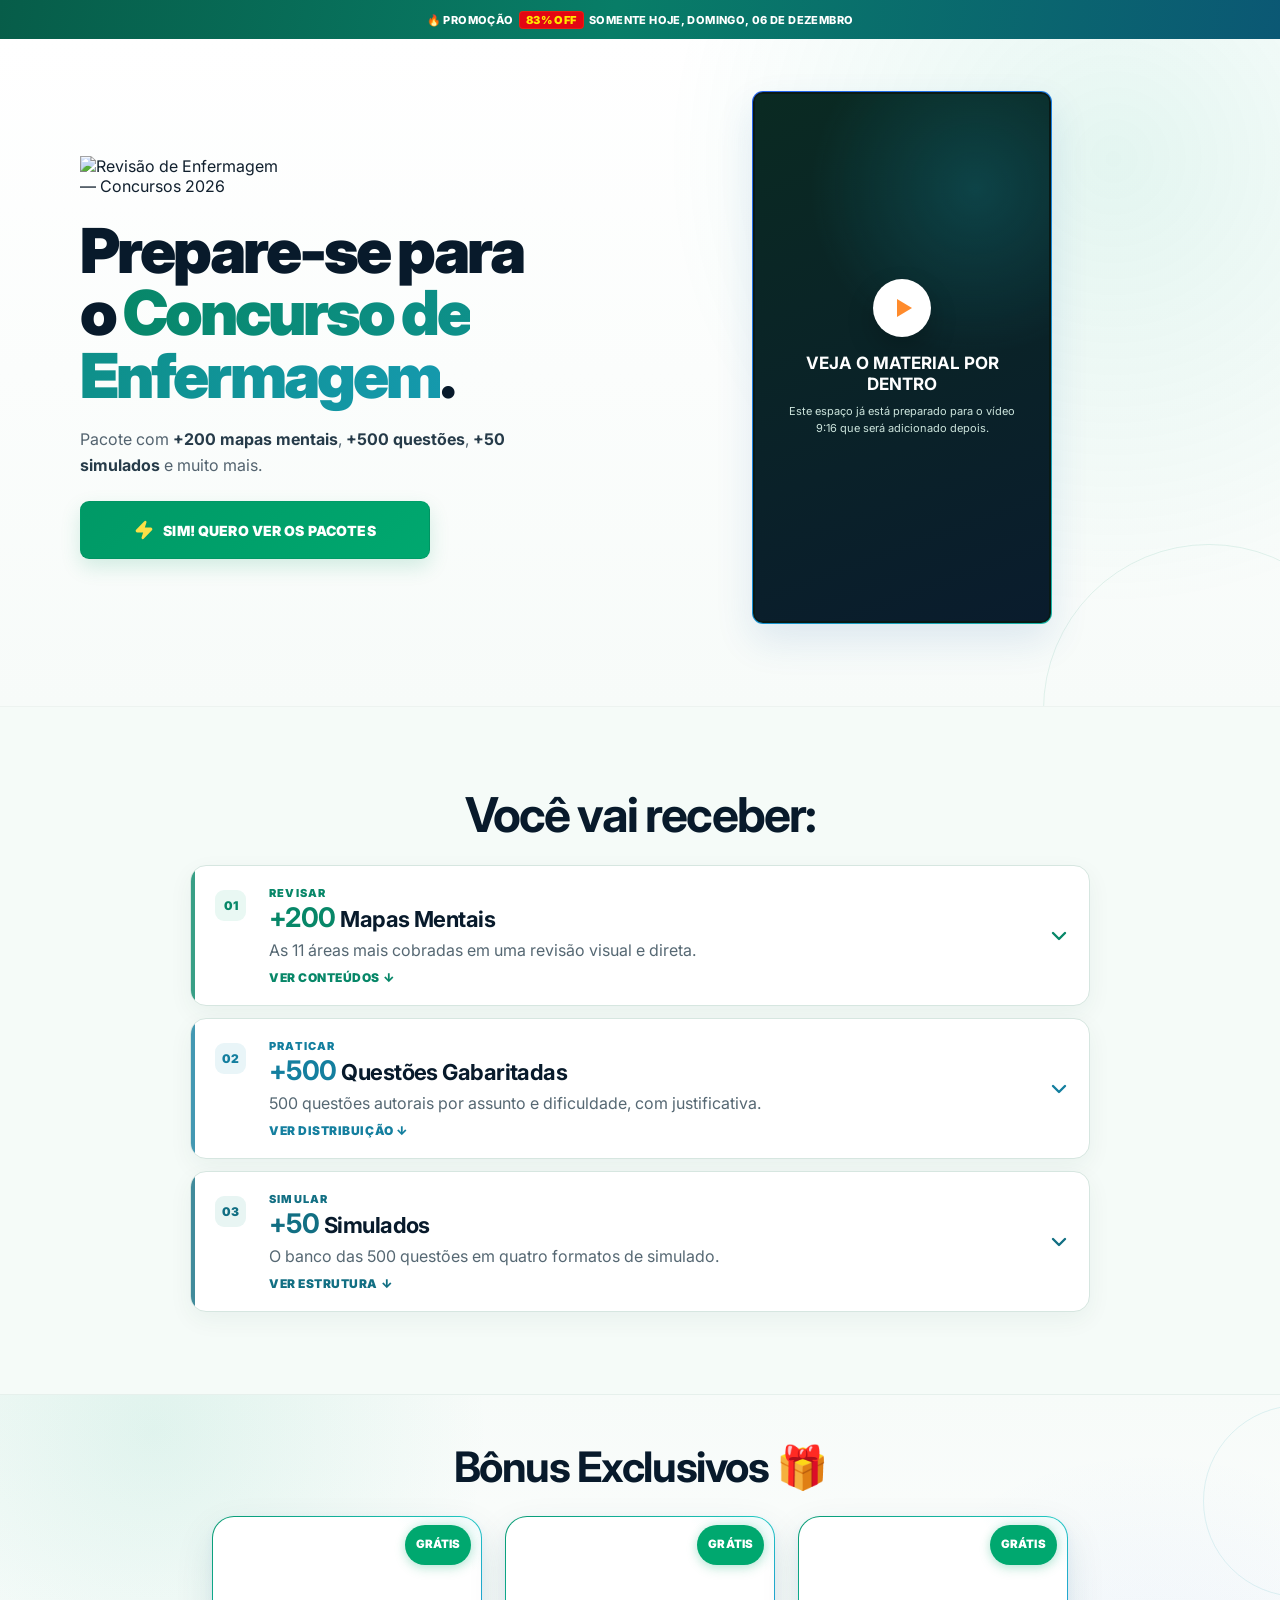
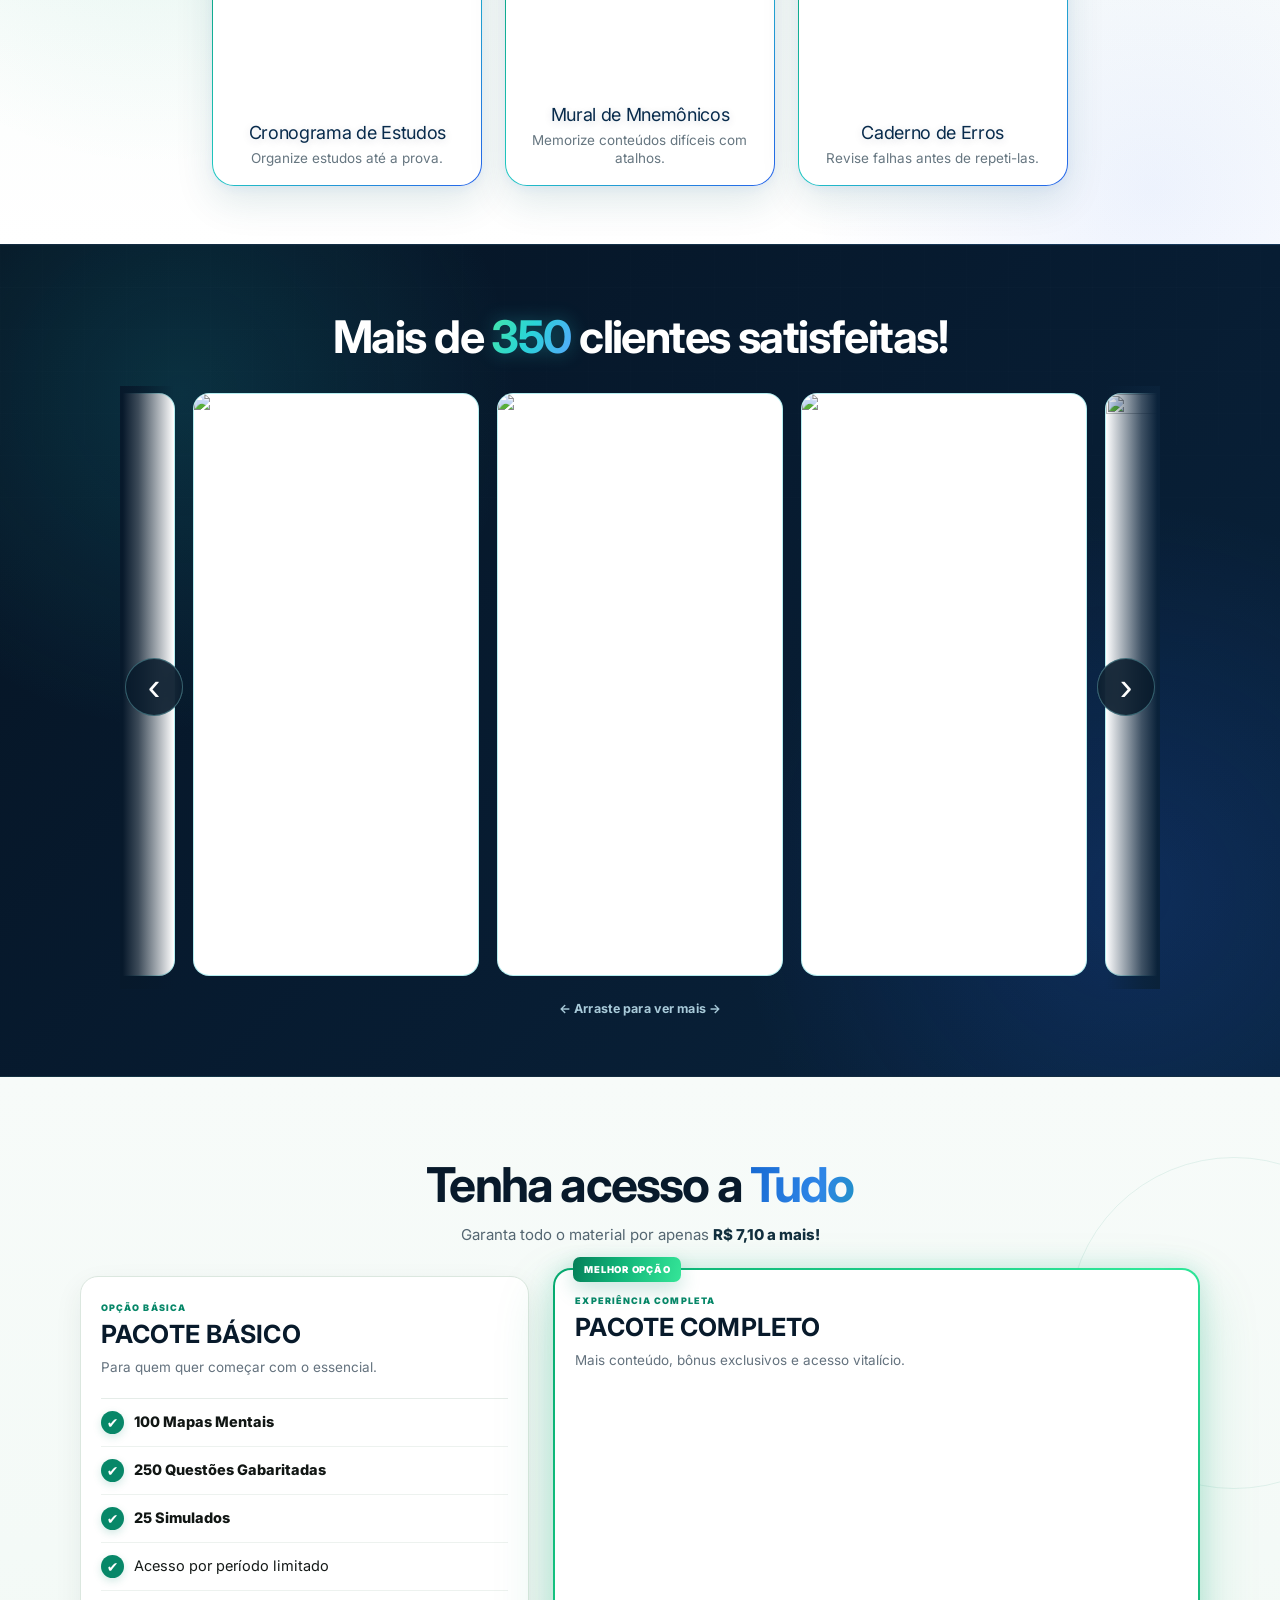
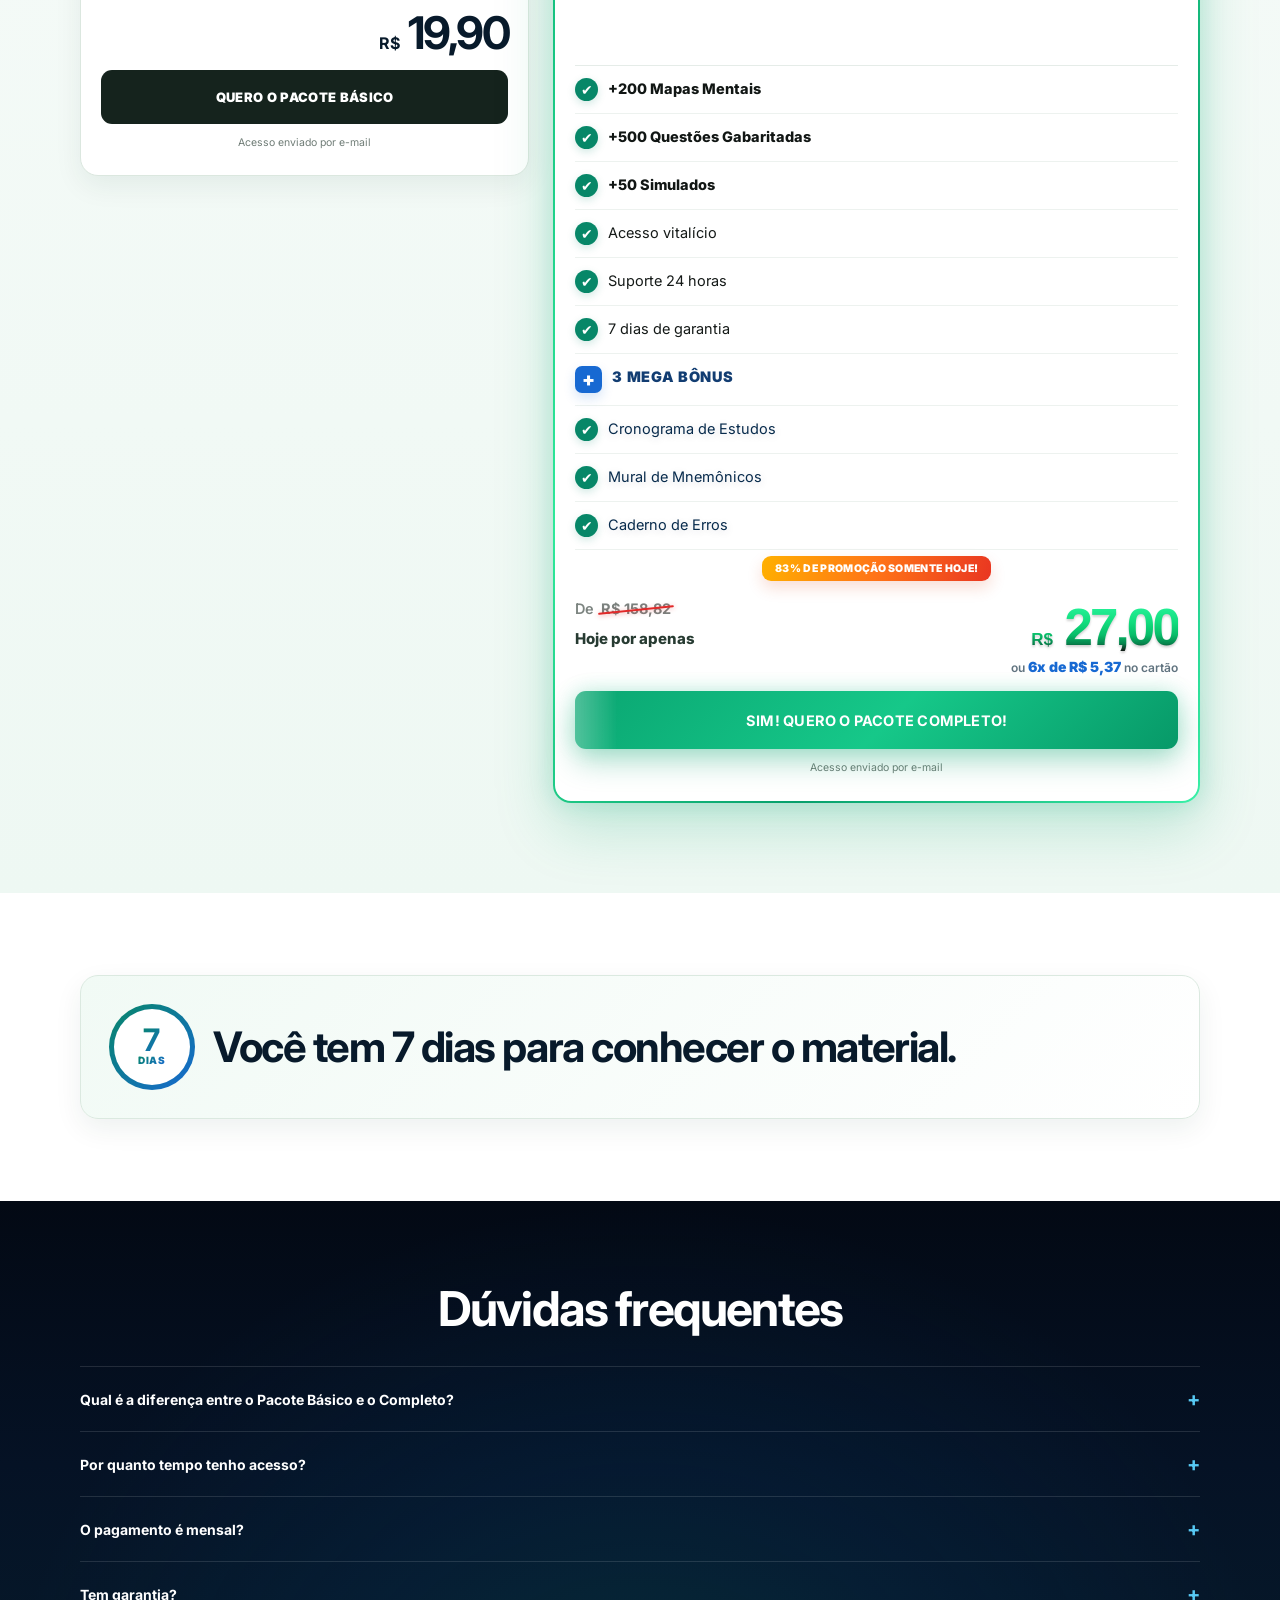
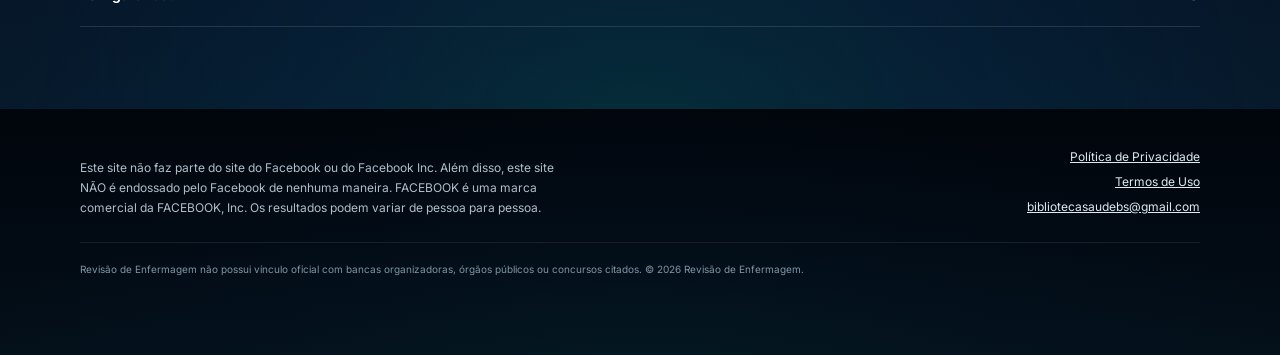
==== index.html @ 3002311f "perf: optimize image delivery and local assets" ====
<!doctype html>
<html lang="pt-BR">
<head>
  <meta charset="utf-8" />
  <meta name="viewport" content="width=device-width,initial-scale=1" />
  <meta name="theme-color" content="#f7fbf9" />
  <meta name="description" content="Revisão de Enfermagem para concursos 2026 com mapas mentais, flashcards, questões, simulados e guias de revisão." />
  <link rel="canonical" href="https://revisaoenfermagem.shop/" />
  <link rel="icon" href="/favicon.svg" type="image/svg+xml" />
  <link rel="preload" href="/_vercel/image?url=%2Fassets%2Flogo-revisao-enfermagem-2026-transparente.png&w=512&q=75" as="image" />
  <link rel="stylesheet" href="/styles.css" />
  <link rel="stylesheet" href="/home-tweaks.css" />
  <link rel="stylesheet" href="/bonus-images.css" />
  <script src="/script.js" defer></script>
  <style id="reviews-real-images-style">
    #avaliacoes .reviews-track{align-items:flex-start}
    #avaliacoes .review-shot{flex:0 0 min(76vw,300px);width:min(76vw,300px);height:auto;aspect-ratio:auto;display:block;overflow:hidden;background:#fff;border:1px solid rgba(91,214,220,.46);border-radius:16px}
    #avaliacoes .review-shot img{display:block;width:100%;height:auto;max-height:none;object-fit:contain;object-position:top center;user-select:none;-webkit-user-drag:none}
    @media(min-width:760px){#avaliacoes .review-shot{flex-basis:280px;width:280px}}
    @media(min-width:940px){#avaliacoes .review-shot{flex-basis:286px;width:286px}}
    @media(max-width:560px){#avaliacoes .review-shot{flex-basis:min(78vw,294px);width:min(78vw,294px);border-radius:15px}}
    @media(max-width:390px){#avaliacoes .review-shot{flex-basis:min(80vw,286px);width:min(80vw,286px)}}
  </style>
  <title>Revisão de Enfermagem | Concursos 2026</title>
</head>
<body>
  <div class="promo-bar" role="status"><p>MATERIAL ATUALIZADO 2026</p></div>
  <main>
    <section class="hero" aria-labelledby="hero-title">
      <div class="container hero-grid">
        <div class="hero-copy">
          <img class="hero-logo" src="/_vercel/image?url=%2Fassets%2Flogo-revisao-enfermagem-2026-transparente.png&w=512&q=75" alt="Revisão de Enfermagem — Concursos 2026" fetchpriority="high" decoding="async" />
          <p class="eyebrow hero-countdown" data-exam-countdown>SES-TO • FALTAM 52 DIAS PARA A PROVA</p>
          <h1 id="hero-title">Prepare-se para o <span class="highlight">Concurso de Enfermagem</span>.</h1>
          <p class="hero-subtitle"><b>Área de Membros Premium</b> com <b>+200 mapas mentais</b>, <b>+500 questões</b>, <b>+50 simulados</b> e muito mais.</p>
          <a class="cta cta-reference cta-desktop" href="#ofertas">SIM! QUERO VER OS PACOTES</a>
        </div>
        <div class="hero-video" aria-label="Prévia em vídeo do material">
          <div class="phone-demo" data-asset-slot="video-vertical" aria-label="Espaço preparado para vídeo vertical do produto"><div class="phone-screen"><div class="play" aria-hidden="true"></div><strong>VEJA O MATERIAL POR DENTRO</strong><span>Este espaço já está preparado para o vídeo 9:16 que será adicionado depois.</span></div></div>
          <a class="cta cta-reference cta-mobile" href="#ofertas">SIM! QUERO VER OS PACOTES</a>
        </div>
      </div>
    </section>
    <section class="section materials" id="materiais" aria-labelledby="materials-title">
      <div class="container">
        <div class="section-heading center"><h2 id="materials-title">Você vai receber:</h2></div>
        <div class="deliverables" data-deliverables>
          <details class="deliverable-card deliverable-card--maps">
            <summary><span class="deliverable-step" aria-hidden="true">01</span><span class="deliverable-summary-copy"><span class="deliverable-kicker">REVISAR</span><strong class="deliverable-title"><span>+200</span> Mapas Mentais</strong><span class="deliverable-description">As 11 áreas mais cobradas em uma revisão visual e direta.</span><span class="deliverable-action">VER CONTEÚDOS</span></span><svg class="deliverable-chevron" viewBox="0 0 20 20" aria-hidden="true"><path d="m5 7.5 5 5 5-5"/></svg></summary>
            <div class="deliverable-body"><div class="deliverable-body-inner"><div class="deliverable-intro"><strong>11 áreas essenciais</strong><span>Conteúdo técnico organizado para revisão rápida.</span></div><div class="subject-list" role="list" aria-label="Distribuição dos 200 mapas mentais">
              <article class="subject-row" role="listitem"><div class="subject-heading"><strong>SUS, Saúde Pública, APS e RAS</strong><span>26 mapas</span></div><p>CF/88 (Saúde) • Leis 8.080 e 8.142 • Decreto 7.508 • princípios do SUS • regionalização • RAS • PNAB • eMulti • controle social.</p></article>
              <article class="subject-row" role="listitem"><div class="subject-heading"><strong>Legislação, Ética, Processo e Registros</strong><span>22 mapas</span></div><p>Lei 7.498/86 • Decreto 94.406 • Código de Ética • Resolução Cofen 736/2024 • consulta • prescrição • evolução • prontuário • sigilo • delegação.</p></article>
              <article class="subject-row" role="listitem"><div class="subject-heading"><strong>Fundamentos, Procedimentos, Medicação e Feridas</strong><span>26 mapas</span></div><p>Sinais vitais • higiene e posicionamento • administração de medicamentos • cálculos • infusão • acessos • sondas • oxigenoterapia • curativos • coleta de exames.</p></article>
              <article class="subject-row" role="listitem"><div class="subject-heading"><strong>Segurança, Biossegurança, IRAS, CME e Resíduos</strong><span>18 mapas</span></div><p>NR-32 • precauções • EPI • higiene das mãos • isolamento • segurança do paciente • processamento de materiais • RDC 15 • RDC 222.</p></article>
              <article class="subject-row" role="listitem"><div class="subject-heading"><strong>Epidemiologia, Vigilância, Imunização e Transmissíveis</strong><span>22 mapas</span></div><p>Indicadores • vigilâncias • notificação compulsória • PNI • calendário vacinal • tuberculose • hanseníase • HIV • sífilis • hepatites • arboviroses.</p></article>
              <article class="subject-row" role="listitem"><div class="subject-heading"><strong>Clínica do Adulto e Condições Crônicas</strong><span>20 mapas</span></div><p>Cardiovascular • respiratório • neurológico • endócrino e metabólico • renal • gastrointestinal • hematologia • oncologia essencial • perioperatório.</p></article>
              <article class="subject-row" role="listitem"><div class="subject-heading"><strong>Urgência, Emergência e Cuidados Críticos</strong><span>20 mapas</span></div><p>XABCDE • PCR • suporte básico e avançado • choque • sepse • trauma • queimaduras • AVC • convulsão • intoxicação • monitorização • ventilação básica.</p></article>
              <article class="subject-row" role="listitem"><div class="subject-heading"><strong>Saúde da Mulher e Obstetrícia</strong><span>14 mapas</span></div><p>Rastreamento • pré-natal • Rede Alyne • hipertensão e diabetes gestacional • parto • puerpério • hemorragias • violência • IST • planejamento reprodutivo.</p></article>
              <article class="subject-row" role="listitem"><div class="subject-heading"><strong>Criança, Recém-Nascido e Adolescente</strong><span>12 mapas</span></div><p>Crescimento e desenvolvimento • cuidados ao RN • triagens neonatais • aleitamento • imunização • urgências comuns • direitos do adolescente.</p></article>
              <article class="subject-row" role="listitem"><div class="subject-heading"><strong>Saúde Mental, Idoso, Homem, Paliativos e Vulnerabilidades</strong><span>12 mapas</span></div><p>RAPS e CAPS • crise em saúde mental • envelhecimento • saúde do homem • dor e paliativos • violências • populações vulneráveis • autocuidado.</p></article>
              <article class="subject-row" role="listitem"><div class="subject-heading"><strong>Gestão, Dimensionamento, Auditoria e Liderança</strong><span>8 mapas</span></div><p>Planejamento • liderança • escala • dimensionamento atual • qualidade • indicadores • materiais • auditoria • educação permanente • conflitos.</p></article>
            </div><div class="deliverable-total"><span>TOTAL</span><strong>200 MAPAS MENTAIS</strong></div></div></div>
          </details>
          <details class="deliverable-card deliverable-card--questions">
            <summary><span class="deliverable-step" aria-hidden="true">02</span><span class="deliverable-summary-copy"><span class="deliverable-kicker">PRATICAR</span><strong class="deliverable-title"><span>+500</span> Questões Gabaritadas</strong><span class="deliverable-description">500 questões autorais por assunto e dificuldade, com justificativa.</span><span class="deliverable-action">VER DISTRIBUIÇÃO</span></span><svg class="deliverable-chevron" viewBox="0 0 20 20" aria-hidden="true"><path d="m5 7.5 5 5 5-5"/></svg></summary>
            <div class="deliverable-body"><div class="deliverable-body-inner"><div class="question-layout"><div><h4>Distribuição por área</h4><div class="count-list" role="list" aria-label="Distribuição das 500 questões"><div role="listitem"><span>SUS, Saúde Pública, APS e RAS</span><strong>65</strong></div><div role="listitem"><span>Legislação, Ética, Processo e Registros</span><strong>55</strong></div><div role="listitem"><span>Fundamentos, Procedimentos, Medicação e Feridas</span><strong>65</strong></div><div role="listitem"><span>Segurança, Biossegurança, IRAS, CME e Resíduos</span><strong>40</strong></div><div role="listitem"><span>Epidemiologia, Vigilância, Imunização e Transmissíveis</span><strong>55</strong></div><div role="listitem"><span>Clínica do Adulto e Condições Crônicas</span><strong>50</strong></div><div role="listitem"><span>Urgência, Emergência e Cuidados Críticos</span><strong>55</strong></div><div role="listitem"><span>Saúde da Mulher e Obstetrícia</span><strong>35</strong></div><div role="listitem"><span>Criança, RN e Adolescente</span><strong>30</strong></div><div role="listitem"><span>Saúde Mental, Idoso, Homem, Paliativos e Vulnerabilidades</span><strong>30</strong></div><div role="listitem"><span>Gestão, Dimensionamento, Auditoria e Liderança</span><strong>20</strong></div></div></div><div class="question-profile"><h4>Como serão cobradas</h4><div class="profile-grid"><div><strong>35%</strong><span>Diretas e conceituais</span></div><div><strong>35%</strong><span>Casos clínicos e decisão</span></div><div><strong>20%</strong><span>Julgamento e ordenação</span></div><div><strong>10%</strong><span>Cálculos e dados</span></div></div><h4>Dificuldade</h4><div class="difficulty-bar" aria-label="30 por cento fáceis, 50 por cento médias e 20 por cento difíceis"><span class="difficulty-easy" style="--share:30%">30% <small>fácil</small></span><span class="difficulty-medium" style="--share:50%">50% <small>média</small></span><span class="difficulty-hard" style="--share:20%">20% <small>difícil</small></span></div><div class="quality-list"><span>✓ Questões autorais</span><span>✓ Gabarito e justificativa</span><span>✓ Área e subtema</span><span>✓ Nível de dificuldade</span><span>✓ Fonte e revisão quando aplicável</span></div></div></div><div class="deliverable-total"><span>TOTAL</span><strong>500 QUESTÕES GABARITADAS</strong></div></div></div>
          </details>
          <details class="deliverable-card deliverable-card--simulations">
            <summary><span class="deliverable-step" aria-hidden="true">03</span><span class="deliverable-summary-copy"><span class="deliverable-kicker">SIMULAR</span><strong class="deliverable-title"><span>+50</span> Simulados</strong><span class="deliverable-description">O banco das 500 questões em quatro formatos de simulado.</span><span class="deliverable-action">VER ESTRUTURA</span></span><svg class="deliverable-chevron" viewBox="0 0 20 20" aria-hidden="true"><path d="m5 7.5 5 5 5-5"/></svg></summary>
            <div class="deliverable-body"><div class="deliverable-body-inner"><div class="simulation-grid"><article><div><strong>30</strong><span>SIMULADOS TEMÁTICOS</span></div><p><b>8 questões cada</b> • 240 no total</p><small>Diagnóstico rápido por assunto.</small></article><article><div><strong>12</strong><span>SIMULADOS INTEGRADOS</span></div><p><b>10 questões cada</b> • 120 no total</p><small>Mistura subtemas relacionados.</small></article><article><div><strong>6</strong><span>SIMULADOS MISTOS</span></div><p><b>15 questões cada</b> • 90 no total</p><small>Aproxima diferentes estilos de prova.</small></article><article><div><strong>2</strong><span>SIMULADOS FINAIS</span></div><p><b>25 questões cada</b> • 50 no total</p><small>Revisão cumulativa geral.</small></article></div><div class="simulation-note"><svg viewBox="0 0 20 20" aria-hidden="true"><path d="M10 18a8 8 0 1 0 0-16 8 8 0 0 0 0 16Zm0-9v5m0-8v.01"/></svg><p><strong>Transparência na oferta:</strong> os 50 simulados são montados com o banco das 500 questões.</p></div><div class="deliverable-total"><span>TOTAL</span><strong>50 SIMULADOS • 500 QUESTÕES ORGANIZADAS</strong></div></div></div>
          </details>
        </div>
      </div>
    </section>
    <section class="section pricing" id="ofertas" aria-labelledby="pricing-title"><div class="container"><div class="section-heading center"><p class="eyebrow">ESCOLHA O NÍVEL DE ACESSO</p><h2 id="pricing-title">Comece com o essencial ou leve o pacote completo.</h2><p>inserir valor aqui</p></div><div class="price-grid"><article class="price-card basic"><div class="plan-head"><p class="plan-kicker">OPÇÃO ESSENCIAL</p><h3>Pacote Básico</h3><p>inserir valor aqui</p></div><div class="plan-visual" aria-hidden="true"><div class="mini-pack"><div class="mini-book">inserir valor aqui</div><div class="mini-book">inserir valor aqui</div><div class="mini-book">inserir valor aqui</div></div></div><ul class="feature-list"><li>inserir valor aqui</li><li>inserir valor aqui</li><li>inserir valor aqui</li><li>inserir valor aqui</li><li>inserir valor aqui</li></ul><div class="price-row"><div><span>Pagamento único</span><strong>inserir valor aqui</strong></div></div><a class="cta cta-secondary" href="#" data-checkout="basico">QUERO O PACOTE BÁSICO</a><p class="access-note">Acesso digital • sem mensalidade</p></article><article class="price-card complete"><span class="value-badge">MELHOR ESCOLHA</span><div class="plan-head"><p class="plan-kicker">EXPERIÊNCIA COMPLETA</p><h3>Pacote Completo</h3><p>inserir valor aqui</p></div><div class="plan-visual" aria-hidden="true"><div class="mini-pack"><div class="mini-book">inserir valor aqui</div><div class="mini-book">inserir valor aqui</div><div class="mini-book">inserir valor aqui</div></div></div><ul class="feature-list"><li>inserir valor aqui</li><li>07 dias de garantia</li><li>Suporte 24 horas</li><li>inserir valor aqui</li><li>inserir valor aqui</li><li>inserir valor aqui</li><li>inserir valor aqui</li><li>inserir valor aqui</li></ul><div class="bonus-panel"><div class="bonus-title"><span>+</span><h4>BÔNUS EXCLUSIVOS DO PACOTE COMPLETO</h4></div><div class="bonus-list"><div class="bonus-item"><strong>inserir valor aqui</strong><p>inserir valor aqui</p></div><div class="bonus-item"><strong>inserir valor aqui</strong><p>inserir valor aqui</p></div><div class="bonus-item"><strong>inserir valor aqui</strong><p>inserir valor aqui</p></div><div class="bonus-item"><strong>inserir valor aqui</strong><p>inserir valor aqui</p></div><div class="bonus-item"><strong>inserir valor aqui</strong><p>inserir valor aqui</p></div></div></div><div class="compare-note">inserir valor aqui</div><div class="price-row"><div><span>Pagamento único</span><strong>inserir valor aqui</strong></div></div><a class="cta cta-primary" href="#" data-checkout="completo">QUERO O PACOTE COMPLETO</a><p class="access-note">Garantia de 7 dias • suporte 24 horas</p></article></div></div></section>
    <section class="section guarantee" aria-labelledby="guarantee-title"><div class="container"><div class="guarantee-card"><div class="guarantee-seal" aria-hidden="true"><strong>7</strong><span>DIAS</span></div><div><h2 id="guarantee-title">Você tem 7 dias para conhecer o material.</h2></div></div></div></section>
    <section class="section faq" aria-labelledby="faq-title"><div class="container"><div class="section-heading center"><h2 id="faq-title">Dúvidas frequentes</h2></div><div class="faq-list"><details><summary>Qual é a diferença entre o Pacote Básico e o Completo?<span>+</span></summary><p>inserir valor aqui</p></details><details><summary>Por quanto tempo tenho acesso?<span>+</span></summary><p>inserir valor aqui</p></details><details><summary>inserir valor aqui<span>+</span></summary><p>inserir valor aqui</p></details><details><summary>Tem garantia?<span>+</span></summary><p>O Pacote Completo possui garantia de 7 dias, conforme as condições exibidas no checkout.</p></details></div></div></section>
  </main>
  <footer class="site-footer"><div class="container"><div class="footer-grid"><div><p>Este site não faz parte do site do Facebook ou do Facebook Inc. Além disso, este site NÃO é endossado pelo Facebook de nenhuma maneira. FACEBOOK é uma marca comercial da FACEBOOK, Inc. Os resultados podem variar de pessoa para pessoa.</p></div><div class="footer-links"><a href="/privacidade">Política de Privacidade</a><a href="/termos">Termos de Uso</a></div></div><div class="footer-note">Revisão de Enfermagem não possui vínculo oficial com bancas organizadoras, órgãos públicos ou concursos citados. © 2026 Revisão de Enfermagem.</div></div></footer>
  <script>
    window.addEventListener('DOMContentLoaded', () => {
      const reviewsTrack = document.querySelector('#avaliacoes .reviews-track');
      const reviewsViewport = document.querySelector('#avaliacoes [data-reviews-viewport]');
      if (!reviewsTrack || !reviewsViewport) return;

      const reviews = [
        { name: 'João Victor', file: 'Joao-Victor.png' },
        { name: 'Maria Lucia', file: 'Maria-Lucia.png' },
        { name: 'Heloisa', file: 'heloisa-enfermeira.png' },
        { name: 'Kennedy', file: 'Kennedy.png' },
        { name: 'Juliana', file: 'Juliana-msg.png' }
      ];

      const cards = Array.from(reviewsTrack.querySelectorAll('.review-shot'));
      reviews.forEach(({ name, file }, index) => {
        const card = cards[index];
        if (!card) return;
        card.dataset.reviewImage = String(index + 1);
        card.setAttribute('aria-label', `Avaliação de ${name}`);
        card.innerHTML = `<img src="/_vercel/image?url=%2Fassets%2F${encodeURIComponent(file)}&w=640&q=70" alt="Avaliação de ${name}" width="720" height="1474" loading="lazy" decoding="async" fetchpriority="low" draggable="false" />`;
      });
      cards.slice(reviews.length).forEach((card) => card.remove());

      const originals = Array.from(reviewsTrack.querySelectorAll('.review-shot'));
      if (originals.length < 2) return;

      const cloneSet = () => originals.map((card) => {
        const clone = card.cloneNode(true);
        clone.dataset.reviewClone = 'true';
        clone.setAttribute('aria-hidden', 'true');
        clone.removeAttribute('aria-label');
        const image = clone.querySelector('img');
        if (image) image.alt = '';
        return clone;
      });

      const beforeFirst = cloneSet();
      const beforeSecond = cloneSet();
      const afterFirst = cloneSet();
      const afterSecond = cloneSet();

      const beforeFragment = document.createDocumentFragment();
      [...beforeFirst, ...beforeSecond].forEach((card) => beforeFragment.appendChild(card));
      reviewsTrack.insertBefore(beforeFragment, originals[0]);

      const afterFragment = document.createDocumentFragment();
      [...afterFirst, ...afterSecond].forEach((card) => afterFragment.appendChild(card));
      reviewsTrack.appendChild(afterFragment);

      let cycleWidth = 0;
      let middleOffset = 0;
      let normalizeTimer = null;

      const measureLoop = () => {
        cycleWidth = afterFirst[0].offsetLeft - originals[0].offsetLeft;
        middleOffset = originals[0].offsetLeft - beforeFirst[0].offsetLeft;
      };

      const normalizePosition = () => {
        if (!cycleWidth) measureLoop();
        if (!cycleWidth) return;

        const left = reviewsViewport.scrollLeft;
        const lowerLimit = middleOffset - cycleWidth * 0.75;
        const upperLimit = middleOffset + cycleWidth * 0.75;

        if (left < lowerLimit) {
          reviewsViewport.scrollLeft = left + cycleWidth;
        } else if (left > upperLimit) {
          reviewsViewport.scrollLeft = left - cycleWidth;
        }
      };

      const scheduleNormalize = () => {
        window.clearTimeout(normalizeTimer);
        normalizeTimer = window.setTimeout(normalizePosition, 120);
      };

      reviewsViewport.addEventListener('scroll', scheduleNormalize, { passive: true });
      if ('onscrollend' in reviewsViewport) {
        reviewsViewport.addEventListener('scrollend', normalizePosition, { passive: true });
      }

      requestAnimationFrame(() => {
        requestAnimationFrame(() => {
          measureLoop();
          reviewsViewport.scrollLeft = middleOffset;
        });
      });

      window.addEventListener('resize', () => {
        const previousCycle = cycleWidth;
        const previousMiddle = middleOffset;
        const relativePosition = previousCycle
          ? (reviewsViewport.scrollLeft - previousMiddle) / previousCycle
          : 0;

        measureLoop();
        reviewsViewport.scrollLeft = middleOffset + relativePosition * cycleWidth;
      }, { passive: true });
    });
  </script>
</body>
</html>
---- styles.css ----
@import url('https://fonts.googleapis.com/css2?family=Inter:wght@400;500;600;700;800;900&display=swap');

:root{
  --navy:#081a2b;
  --navy-2:#0d2e4b;
  --green:#078768;
  --green-2:#10ae83;
  --cyan:#1599ad;
  --mint:#eaf8f3;
  --mint-2:#f5fbf8;
  --orange:#ff8b2c;
  --ink:#11202e;
  --muted:#64727e;
  --line:#dfe9e5;
  --white:#ffffff;
  --dark:#071a14;
  --dark-2:#0a241b;
  --shadow:0 18px 50px rgba(10,62,49,.09);
  --shadow-sm:0 10px 28px rgba(10,62,49,.07);
  --container:1120px;
}

*{box-sizing:border-box}
html{scroll-behavior:smooth}
body{margin:0;font-family:Inter,system-ui,-apple-system,BlinkMacSystemFont,"Segoe UI",sans-serif;color:var(--ink);background:#fff;-webkit-font-smoothing:antialiased;overflow-x:hidden}
img{display:block;max-width:100%;height:auto}
a{color:inherit}
button,a{-webkit-tap-highlight-color:transparent}
.container{width:min(100% - 32px,var(--container));margin-inline:auto}
.container-wide{width:min(100% - 24px,1240px)}
.section{padding:68px 0}

.promo-bar{min-height:39px;padding:9px 16px;display:flex;align-items:center;justify-content:center;gap:8px;text-align:center;background:linear-gradient(100deg,#075d49 0%,#087d67 48%,#0b5874 100%);color:#fff;font-size:11px;font-weight:900;letter-spacing:.075em;text-transform:uppercase}
.promo-dot{width:7px;height:7px;border-radius:50%;background:#7cf0c5;box-shadow:0 0 0 5px rgba(124,240,197,.14)}
.promo-bar p{margin:0}

.hero{position:relative;overflow:hidden;padding:28px 0 64px;background:radial-gradient(circle at 87% 18%,rgba(16,174,131,.11),transparent 28rem),linear-gradient(180deg,#fff 0%,#f7fbf9 100%);border-bottom:1px solid #edf3f0}
.hero::before{content:"";position:absolute;right:-95px;bottom:-170px;width:330px;height:330px;border:1px solid rgba(8,135,104,.10);border-radius:50%}
.hero-grid{display:grid;gap:34px;align-items:center}
.hero-copy{position:relative;z-index:2;text-align:center}
.hero-logo{width:min(190px,54vw);margin:0 auto 20px}
.eyebrow{margin:0 0 12px;color:var(--green);font-size:11px;font-weight:900;letter-spacing:.12em;text-transform:uppercase}
.hero h1{max-width:760px;margin:0 auto;font-size:clamp(36px,9.7vw,62px);line-height:1.01;letter-spacing:-.048em;font-weight:900;color:var(--navy)}
.hero h1 .highlight{color:transparent;background:linear-gradient(110deg,var(--green),var(--cyan));background-clip:text;-webkit-background-clip:text}
.hero-subtitle{max-width:650px;margin:18px auto 0;color:#53636f;font-size:16px;line-height:1.65}
.hero-subtitle b{color:#263b49}
.hero-meta{display:flex;flex-wrap:wrap;justify-content:center;gap:8px;margin-top:19px}
.meta-pill{padding:8px 11px;border:1px solid #d5e8e1;border-radius:999px;background:rgba(255,255,255,.82);color:#34584d;font-size:11px;font-weight:800}
.meta-pill.urgent{border-color:#ffd9ba;background:#fff6ee;color:#9b4d10}
.cta{display:inline-flex;align-items:center;justify-content:center;min-height:54px;padding:15px 22px;border:0;border-radius:11px;text-decoration:none;text-align:center;font-size:13px;font-weight:900;letter-spacing:.025em;transition:transform .18s ease,box-shadow .18s ease,filter .18s ease}
.cta:hover{transform:translateY(-1px);filter:brightness(1.02)}
.cta-primary{color:#fff;background:linear-gradient(135deg,#12b884,#078060);box-shadow:0 12px 30px rgba(8,135,104,.24)}
.cta-secondary{color:#fff;background:#15231d}
.hero .cta{width:100%;max-width:420px;margin-top:22px}
.trust-copy{max-width:520px;margin:10px auto 0;color:#7c8982;font-size:11px;line-height:1.5}

.hero-visual{position:relative;max-width:620px;margin-inline:auto;min-height:365px;display:grid;place-items:center;padding:18px 0}
.hero-glow{position:absolute;inset:23% 12% 10%;border-radius:50%;background:rgba(16,174,131,.16);filter:blur(42px)}
.material-stack{position:relative;width:min(92vw,520px);height:330px}
.study-card{position:absolute;width:205px;min-height:250px;padding:18px;border:1px solid #dce8e4;border-radius:18px;background:#fff;box-shadow:0 22px 38px rgba(11,69,54,.12);overflow:hidden}
.study-card::before{content:"";position:absolute;inset:0 0 auto;height:7px;background:linear-gradient(90deg,var(--green),var(--cyan))}
.study-card small{display:block;color:var(--green);font-size:9px;font-weight:900;letter-spacing:.12em;text-transform:uppercase}
.study-card h3{margin:9px 0 14px;font-size:25px;line-height:1.02;letter-spacing:-.04em;color:var(--navy)}
.study-lines{display:grid;gap:9px}
.study-lines span{height:7px;border-radius:999px;background:#e8efec}
.study-lines span:nth-child(2){width:76%;background:#d7f0e7}.study-lines span:nth-child(3){width:88%}.study-lines span:nth-child(4){width:61%;background:#dff0f3}.study-lines span:nth-child(5){width:82%}
.card-a{left:4%;top:39px;transform:rotate(-7deg)}
.card-b{left:50%;top:5px;transform:translateX(-50%);z-index:3;border-color:#b9e2d5}
.card-c{right:4%;top:45px;transform:rotate(7deg)}
.hero-stat{position:absolute;z-index:5;padding:10px 12px;border:1px solid rgba(255,255,255,.9);border-radius:12px;background:rgba(255,255,255,.96);box-shadow:var(--shadow-sm);backdrop-filter:blur(8px)}
.hero-stat strong{display:block;color:var(--green);font-size:14px}.hero-stat span{display:block;margin-top:2px;color:var(--muted);font-size:9px}.stat-a{left:0;bottom:1%}.stat-b{right:0;top:4%}

.section-heading{max-width:730px;margin-bottom:32px}
.section-heading.center{margin-inline:auto;text-align:center}
.section-heading h2{margin:0;font-size:clamp(30px,7.6vw,48px);line-height:1.08;letter-spacing:-.038em;color:var(--navy)}
.section-heading p:not(.eyebrow){margin:14px 0 0;color:var(--muted);font-size:15px;line-height:1.7}

.preview{background:#fff}
.preview-shell{display:grid;gap:26px;align-items:center}
.phone-demo{width:min(255px,72vw);aspect-ratio:9/16;margin-inline:auto;padding:8px;border:2px solid #b9e4d5;border-radius:24px;background:#0a1914;box-shadow:0 22px 45px rgba(6,64,49,.15)}
.phone-screen{height:100%;border-radius:17px;background:radial-gradient(circle at 75% 18%,rgba(21,153,173,.25),transparent 34%),linear-gradient(160deg,#0a2a22,#0a1c2d);display:flex;flex-direction:column;align-items:center;justify-content:center;text-align:center;color:#fff;padding:24px}
.phone-screen .play{width:58px;height:58px;border-radius:50%;display:grid;place-items:center;background:#fff;margin-bottom:16px;box-shadow:0 12px 28px rgba(0,0,0,.2)}
.phone-screen .play::after{content:"";margin-left:4px;border-top:9px solid transparent;border-bottom:9px solid transparent;border-left:15px solid var(--orange)}
.phone-screen strong{font-size:17px;line-height:1.25}.phone-screen span{margin-top:8px;color:#cce4dc;font-size:11px;line-height:1.5}
.preview-copy .eyebrow{margin-bottom:10px}.preview-copy h2{margin:0;font-size:clamp(30px,7vw,46px);line-height:1.08;letter-spacing:-.037em;color:var(--navy)}
.preview-copy p{margin:15px 0 0;color:var(--muted);font-size:15px;line-height:1.7}.preview-copy b{color:#304b40}
.preview-copy .text-link{display:inline-block;margin-top:18px;color:var(--green);font-size:12px;font-weight:900;text-decoration:none;border-bottom:1px solid #9cd8c4;padding-bottom:4px}

.materials{background:var(--mint-2)}
.materials .section-heading{margin-bottom:24px}
.materials .section-heading p:not(.eyebrow){max-width:620px;margin-inline:auto}
.deliverables{max-width:900px;margin-inline:auto;display:grid;gap:12px}
.deliverable-card{--card-accent:var(--green);--card-accent-soft:#e9f8f3;overflow:hidden;border:1px solid #d6e6e0;border-radius:16px;background:#fff;box-shadow:0 8px 24px rgba(8,70,53,.055);transition:border-color .2s ease,box-shadow .2s ease,transform .2s ease}
.deliverable-card--questions{--card-accent:#147f9f;--card-accent-soft:#e9f5f8}
.deliverable-card--simulations{--card-accent:#126f83;--card-accent-soft:#e8f5f3}
.deliverable-card[open]{border-color:color-mix(in srgb,var(--card-accent) 48%,#d6e6e0);box-shadow:0 14px 36px rgba(8,70,53,.09)}
.deliverable-card summary{position:relative;min-height:126px;padding:18px 48px 18px 66px;display:flex;align-items:center;cursor:pointer;list-style:none;user-select:none;outline:none}
.deliverable-card summary::-webkit-details-marker{display:none}
.deliverable-card summary::before{content:"";position:absolute;inset:0 auto 0 0;width:4px;background:var(--card-accent);opacity:.8;transition:width .2s ease,opacity .2s ease}
.deliverable-card[open] summary{background:linear-gradient(90deg,var(--card-accent-soft),#fff 72%)}
.deliverable-card[open] summary::before{width:6px;opacity:1}
.deliverable-card summary:focus-visible{box-shadow:inset 0 0 0 3px rgba(20,127,159,.28)}
.deliverable-step{position:absolute;left:20px;top:22px;width:31px;height:31px;display:grid;place-items:center;border-radius:9px;background:var(--card-accent-soft);color:var(--card-accent);font-size:12px;font-weight:900}
.deliverable-summary-copy{min-width:0;display:flex;flex-direction:column;align-items:flex-start}
.deliverable-kicker{margin-bottom:3px;color:var(--card-accent);font-size:11px;font-weight:900;letter-spacing:.11em}
.deliverable-title{color:var(--navy);font-size:20px;line-height:1.12;letter-spacing:-.025em}
.deliverable-title span{color:var(--card-accent);font-size:24px}
.deliverable-description{max-width:690px;margin-top:6px;color:#566873;font-size:15.5px;line-height:1.42}
.deliverable-action{margin-top:8px;color:var(--card-accent);font-size:12px;font-weight:900;letter-spacing:.045em}
.deliverable-action::after{content:"  ↓"}
.deliverable-card[open] .deliverable-action::before{content:"OCULTAR";font-size:0}
.deliverable-card[open] .deliverable-action{font-size:0}
.deliverable-card[open] .deliverable-action::after{content:"OCULTAR DETALHES  ↑";font-size:12px}
.deliverable-chevron{position:absolute;right:18px;top:50%;width:24px;height:24px;transform:translateY(-50%);fill:none;stroke:var(--card-accent);stroke-width:2;stroke-linecap:round;stroke-linejoin:round;transition:transform .2s ease}
.deliverable-card[open] .deliverable-chevron{transform:translateY(-50%) rotate(180deg)}
.deliverable-body{border-top:1px solid #e1ebe7}
.deliverable-body-inner{padding:18px}
.deliverable-card[open] .deliverable-body-inner{animation:deliverable-reveal .2s ease both}
.deliverable-intro{margin-bottom:9px;padding:12px 13px;display:flex;flex-wrap:wrap;align-items:baseline;justify-content:space-between;gap:3px 12px;border-radius:11px;background:var(--card-accent-soft)}
.deliverable-intro strong{color:var(--navy);font-size:16px}.deliverable-intro span{color:#526871;font-size:14px}
.subject-list{display:grid}
.subject-row{padding:12px 0;border-bottom:1px solid #e5eeea}
.subject-heading{display:flex;align-items:flex-start;justify-content:space-between;gap:10px}
.subject-heading strong{color:#203746;font-size:15px;line-height:1.38}
.subject-heading span{flex:0 0 auto;padding:4px 7px;border-radius:999px;background:var(--card-accent-soft);color:var(--card-accent);font-size:11px;font-weight:900;white-space:nowrap}
.subject-row p{margin:5px 0 0;color:#61717a;font-size:14px;line-height:1.52}
.deliverable-total{margin-top:14px;padding:13px 14px;display:flex;align-items:center;justify-content:space-between;gap:12px;border-radius:11px;background:var(--navy);color:#fff}
.deliverable-total span{color:#a9c6d1;font-size:10px;font-weight:900;letter-spacing:.1em}.deliverable-total strong{text-align:right;font-size:14px;line-height:1.3}
.question-layout{display:grid;gap:22px}
.question-layout h4{margin:0 0 10px;color:var(--navy);font-size:17px;letter-spacing:-.015em}
.count-list{border-top:1px solid #dfeae6}
.count-list>div{min-height:42px;padding:8px 0;display:flex;align-items:center;justify-content:space-between;gap:12px;border-bottom:1px solid #e5eeea}
.count-list span{color:#40545f;font-size:14px;line-height:1.35}.count-list strong{min-width:34px;height:27px;display:grid;place-items:center;border-radius:8px;background:var(--card-accent-soft);color:var(--card-accent);font-size:13px}
.profile-grid{display:grid;grid-template-columns:1fr 1fr;gap:8px;margin-bottom:19px}
.profile-grid div{min-height:84px;padding:12px;border:1px solid #dce9e5;border-radius:11px;background:#fbfdfc}
.profile-grid strong{display:block;color:var(--card-accent);font-size:23px}.profile-grid span{display:block;margin-top:4px;color:#52646e;font-size:13px;line-height:1.35}
.difficulty-bar{display:flex;overflow:hidden;margin-bottom:15px;border-radius:10px;background:#eef4f2;color:#fff}
.difficulty-bar>span{width:var(--share);min-height:52px;padding:8px 3px;display:flex;flex-direction:column;align-items:center;justify-content:center;text-align:center;font-size:13px;font-weight:900;line-height:1.1}
.difficulty-bar small{margin-top:3px;font-size:10px;font-weight:700}.difficulty-easy{background:#18a77f}.difficulty-medium{background:#147f9f}.difficulty-hard{background:#194664}
.quality-list{display:flex;flex-wrap:wrap;gap:7px}
.quality-list span{padding:8px 10px;border:1px solid #dbe9e4;border-radius:9px;background:#fff;color:#38524d;font-size:12px;font-weight:700}
.simulation-grid{display:grid;gap:10px}
.simulation-grid article{padding:14px;border:1px solid #dce9e5;border-radius:12px;background:#fbfdfc}
.simulation-grid article>div{display:flex;align-items:center;gap:10px}
.simulation-grid article>div strong{color:var(--card-accent);font-size:30px;line-height:1}
.simulation-grid article>div span{color:var(--navy);font-size:13px;font-weight:900;line-height:1.25}
.simulation-grid p{margin:9px 0 3px;color:#455b65;font-size:14px}.simulation-grid small{color:#687983;font-size:12px;line-height:1.4}
.simulation-note{margin-top:12px;padding:12px;display:flex;align-items:flex-start;gap:9px;border-radius:11px;background:var(--card-accent-soft);color:#365763}
.simulation-note svg{width:18px;height:18px;flex:0 0 18px;fill:none;stroke:var(--card-accent);stroke-width:1.8;stroke-linecap:round;stroke-linejoin:round}.simulation-note p{margin:0;font-size:13px;line-height:1.5}.simulation-note strong{color:#234553}
.materials-source-note{max-width:760px;margin:15px auto 0;color:#74847d;text-align:center;font-size:11.5px;line-height:1.5}
@keyframes deliverable-reveal{from{opacity:0;transform:translateY(-5px)}to{opacity:1;transform:translateY(0)}}
.material-grid{display:grid;gap:12px}
.material-item{padding:20px;border:1px solid #dce9e4;border-radius:15px;background:#fff;box-shadow:0 7px 20px rgba(13,70,55,.04)}
.material-icon{width:39px;height:39px;border-radius:11px;display:grid;place-items:center;background:#e8f7f1;color:var(--green);font-size:17px;font-weight:900}
.material-item h3{margin:14px 0 6px;font-size:17px;letter-spacing:-.025em;color:var(--navy)}
.material-item p{margin:0;color:var(--muted);font-size:13px;line-height:1.62}
.topic-strip{margin-top:34px;padding-top:28px;border-top:1px solid #dce8e3}
.topic-strip .eyebrow{margin-bottom:13px}.topic-cloud{display:flex;flex-wrap:wrap;gap:8px}.topic-cloud span{padding:9px 11px;border:1px solid #d7e6df;border-radius:9px;background:#fff;color:#365347;font-size:12px;font-weight:700;box-shadow:0 4px 14px rgba(24,66,44,.035)}

.why{background:#fff}
.why-grid{display:grid;gap:1px;border:1px solid var(--line);background:var(--line);border-radius:16px;overflow:hidden}
.why-grid article{padding:22px;background:#fff}.why-grid span{color:var(--green);font-size:10px;font-weight:900;letter-spacing:.1em}.why-grid h3{margin:10px 0 6px;font-size:18px;color:var(--navy)}.why-grid p{margin:0;color:var(--muted);font-size:13px;line-height:1.65}

.pricing{position:relative;overflow:hidden;background:linear-gradient(180deg,#f7fbf9,#eef8f3)}
.pricing::before{content:"";position:absolute;right:-120px;top:80px;width:330px;height:330px;border:1px solid rgba(8,135,104,.09);border-radius:50%}
.price-grid{position:relative;display:grid;gap:18px;align-items:start}
.price-card{position:relative;padding:24px 18px;border:1px solid #dbe7df;border-radius:18px;background:#fff;box-shadow:var(--shadow-sm)}
.price-card.complete{border:2px solid var(--green);box-shadow:0 24px 55px rgba(10,112,84,.15)}
.value-badge{position:absolute;left:18px;top:-13px;padding:7px 11px;border-radius:7px;background:var(--green);color:#fff;font-size:9px;font-weight:900;letter-spacing:.08em;text-transform:uppercase}
.plan-kicker{margin:0 0 6px;color:var(--green);font-size:9px;font-weight:900;letter-spacing:.12em;text-transform:uppercase}
.plan-head h3{margin:0;font-size:27px;letter-spacing:-.03em;color:var(--navy)}
.plan-head p:last-child{margin:9px 0 0;color:var(--muted);font-size:13px;line-height:1.55}
.plan-visual{margin:19px 0 16px;min-height:150px;display:grid;place-items:center;border:1px solid #e2ece7;border-radius:15px;background:linear-gradient(145deg,#f5fbf8,#fff)}
.mini-pack{width:80%;max-width:290px;display:grid;grid-template-columns:repeat(3,1fr);gap:8px;align-items:end}
.mini-book{min-height:105px;padding:12px 8px;border-radius:8px;background:linear-gradient(160deg,#0b3850,#08725d);color:#fff;box-shadow:0 12px 20px rgba(7,57,46,.14);display:flex;align-items:flex-end;font-size:10px;font-weight:900;line-height:1.15}.mini-book:nth-child(2){min-height:126px;background:linear-gradient(160deg,#0a654e,#10a77f)}.mini-book:nth-child(3){min-height:112px;background:linear-gradient(160deg,#173552,#0b6e82)}
.feature-list{list-style:none;margin:0;padding:0;border-top:1px solid #e5ece8}
.feature-list li{position:relative;padding:12px 0 12px 25px;border-bottom:1px solid #edf2ef;color:#384b42;font-size:13px;line-height:1.5}
.feature-list li::before{content:"✓";position:absolute;left:1px;top:12px;width:16px;height:16px;display:grid;place-items:center;border-radius:50%;background:#e6f7ee;color:var(--green);font-size:10px;font-weight:900}
.bonus-panel{margin:19px 0 0;padding:16px;border:1px solid #d5e9df;border-radius:13px;background:#f2faf6}
.bonus-title{display:flex;align-items:center;gap:9px;margin-bottom:11px}.bonus-title span{width:27px;height:27px;display:grid;place-items:center;border-radius:7px;background:var(--green);color:#fff;font-size:13px;font-weight:900}.bonus-title h4{margin:0;font-size:13px;color:var(--navy)}
.bonus-list{display:grid;gap:10px}.bonus-item{padding:0 0 10px;border-bottom:1px solid #dcebe3}.bonus-item:last-child{padding-bottom:0;border-bottom:0}.bonus-item strong{display:block;color:#2a473b;font-size:12px}.bonus-item p{margin:4px 0 0;color:#68786f;font-size:11px;line-height:1.5}
.price-row{padding:20px 0 15px}.price-row>div{display:flex;align-items:end;justify-content:space-between;gap:12px}.price-row span{color:var(--muted);font-size:11px;font-weight:700}.price-row strong{color:var(--navy);font-size:45px;line-height:.9;letter-spacing:-.05em}.price-row strong small{font-size:16px}.complete .price-row strong{color:var(--green)}
.price-card .cta{width:100%}.access-note{margin:10px 0 0;text-align:center;color:#748079;font-size:10px;line-height:1.45}.compare-note{margin:15px 0 0;padding:10px 12px;border-radius:10px;background:#e7f8f0;color:#17684f;text-align:center;font-size:11px;font-weight:800;line-height:1.45}

.guarantee{background:#fff}.guarantee-card{padding:24px 20px;display:grid;gap:18px;border:1px solid #dbe9e0;border-radius:18px;background:linear-gradient(135deg,#f1faf5,#fff);box-shadow:var(--shadow-sm)}
.guarantee-seal{width:86px;height:86px;display:grid;place-content:center;border:5px double var(--green);border-radius:50%;color:var(--green);text-align:center}.guarantee-seal strong{font-size:31px;line-height:.85}.guarantee-seal span{font-size:10px;font-weight:900;letter-spacing:.08em}.guarantee-card h2{margin:0;font-size:clamp(28px,7vw,42px);line-height:1.08;letter-spacing:-.035em;color:var(--navy)}.guarantee-card p{margin:12px 0 0;color:var(--muted);font-size:13px;line-height:1.7}

.faq{background:radial-gradient(circle at 80% 10%,rgba(16,174,131,.10),transparent 25rem),var(--dark);color:#fff}.faq .section-heading h2{color:#fff}.faq .eyebrow{color:#70ddb5}.faq .section-heading p:not(.eyebrow){color:#a9bbb0}.faq-list{border-top:1px solid rgba(255,255,255,.12)}.faq details{border-bottom:1px solid rgba(255,255,255,.12)}.faq summary{list-style:none;display:flex;justify-content:space-between;gap:18px;align-items:center;padding:18px 0;cursor:pointer;font-size:14px;font-weight:700;line-height:1.4}.faq summary::-webkit-details-marker{display:none}.faq summary span{color:#61dfa8;font-size:20px;transition:transform .2s ease}.faq details[open] summary span{transform:rotate(45deg)}.faq details p{margin:-4px 0 18px;padding-right:25px;color:#afc0b6;font-size:12px;line-height:1.7}

.site-footer{padding:40px 0 78px;background:#06110d;color:#c5d4cc}.footer-grid{display:grid;gap:24px}.footer-brand{font-size:18px;font-weight:900;color:#fff}.footer-grid p{max-width:480px;margin:9px 0 0;color:#84978c;font-size:12px;line-height:1.65}.footer-links{display:flex;flex-direction:column;align-items:flex-start;gap:10px;font-size:12px}.footer-links a{color:#dce7e1}.footer-note{margin-top:24px;padding-top:18px;border-top:1px solid rgba(255,255,255,.08);color:#64796d;font-size:10px;line-height:1.65}

@media(min-width:720px){
  .deliverable-card summary{padding:20px 58px 20px 78px}.deliverable-step{left:24px;top:24px}.deliverable-title{font-size:22px}.deliverable-title span{font-size:27px}.deliverable-description{font-size:16px}.deliverable-body-inner{padding:22px 24px}.question-layout{grid-template-columns:1.3fr .9fr;gap:28px}.simulation-grid{grid-template-columns:1fr 1fr}
  .material-grid{grid-template-columns:repeat(2,1fr)}
  .why-grid{grid-template-columns:repeat(3,1fr)}
  .guarantee-card{grid-template-columns:auto 1fr;align-items:center;padding:28px}
  .footer-grid{grid-template-columns:1.4fr .6fr;align-items:start}.footer-links{align-items:flex-end}
}

@media(min-width:940px){
  .section{padding:82px 0}
  .hero{padding:52px 0 82px}.hero-grid{grid-template-columns:.88fr 1.12fr;gap:56px}.hero-copy{text-align:left}.hero-logo{width:210px;margin:0 0 24px}.hero h1{margin:0}.hero-subtitle{margin-left:0}.hero-meta{justify-content:flex-start}.hero .cta{width:auto;min-width:290px}.trust-copy{margin-left:0}.hero-visual{min-height:430px}.material-stack{width:540px;height:385px}.study-card{width:225px;min-height:285px;padding:20px}.card-a{left:2%;top:58px}.card-b{top:16px}.card-c{right:2%;top:62px}.stat-a{left:-1%;bottom:3%}.stat-b{right:-1%;top:7%}
  .preview-shell{grid-template-columns:.75fr 1.25fr;gap:72px}.phone-demo{width:270px}.preview-copy{max-width:650px}
  .material-grid{grid-template-columns:repeat(5,1fr)}
  .price-grid{grid-template-columns:.82fr 1.18fr;gap:24px}.price-card{padding:26px}.price-card.complete{transform:translateY(-8px)}
}

@media(max-width:560px){
  .container{width:min(100% - 28px,var(--container))}.container-wide{width:min(100% - 22px,1240px)}.section{padding:56px 0}
  .promo-bar{min-height:36px;font-size:10.5px;line-height:1.35;padding:9px 12px}
  .hero{padding:20px 0 54px}.hero-logo{width:170px;margin-bottom:18px}.eyebrow{font-size:10.5px;margin-bottom:10px}.hero h1{font-size:37px;line-height:1.02;letter-spacing:-1.75px}.hero-subtitle{font-size:15.5px;line-height:1.66;margin-top:16px}.meta-pill{font-size:10.5px;padding:7px 9px}.hero .cta{font-size:13px;min-height:55px}.trust-copy{font-size:10.5px}.hero-visual{min-height:305px;padding-top:10px}.material-stack{width:100%;height:285px}.study-card{width:156px;min-height:208px;padding:14px;border-radius:14px}.study-card h3{font-size:19px}.study-card small{font-size:7.5px}.study-lines{gap:7px}.study-lines span{height:5px}.card-a{left:1%;top:46px}.card-b{top:15px}.card-c{right:1%;top:48px}.hero-stat{padding:8px 9px}.hero-stat strong{font-size:12px}.hero-stat span{font-size:8px}.stat-a{left:0;bottom:2%}.stat-b{right:0;top:2%}
  .section-heading{margin-bottom:27px}.section-heading h2,.preview-copy h2{font-size:31px;line-height:1.1;letter-spacing:-1.05px}.section-heading p:not(.eyebrow),.preview-copy p{font-size:14.5px;line-height:1.67}
  .materials{padding-top:48px;padding-bottom:50px}.materials .section-heading{margin-bottom:20px}.materials .section-heading h2{font-size:29px}
  .deliverables{gap:10px}.deliverable-card{border-radius:14px}.deliverable-card summary{min-height:0;padding:15px 42px 15px 17px}.deliverable-step{display:none}.deliverable-kicker{font-size:10px}.deliverable-title{font-size:18px}.deliverable-title span{font-size:22px}.deliverable-description{margin-top:5px;font-size:16px;line-height:1.38}.deliverable-action{margin-top:7px;font-size:12.5px}.deliverable-chevron{right:13px;width:22px;height:22px}.deliverable-body-inner{padding:15px}.deliverable-intro{align-items:flex-start;flex-direction:column}.deliverable-intro strong{font-size:15px}.deliverable-intro span{font-size:13px}.subject-row{padding:11px 0}.subject-heading{gap:7px}.subject-heading strong{font-size:14px}.subject-heading span{padding:4px 6px;font-size:10px}.subject-row p{font-size:13.5px;line-height:1.5}.deliverable-total{align-items:flex-start;flex-direction:column;gap:3px}.deliverable-total strong{text-align:left;font-size:13px}.question-layout{gap:20px}.question-layout h4{font-size:16px}.count-list span{font-size:13.5px}.profile-grid div{padding:11px}.profile-grid span{font-size:12.5px}.quality-list span{font-size:11.5px}.simulation-grid article{padding:13px}.simulation-grid article>div span{font-size:12px}.simulation-grid p{font-size:13.5px}.simulation-note p{font-size:12.5px}.materials-source-note{font-size:11px}
  .phone-demo{width:225px}.phone-screen strong{font-size:16px}
  .material-item{padding:18px}.material-grid{grid-template-columns:1fr 1fr;gap:10px}.material-item h3{font-size:15.5px}.material-item p{font-size:12px}.material-icon{width:36px;height:36px}.topic-cloud span{font-size:11px;padding:8px 9px}
  .why-grid article{padding:20px}.why-grid h3{font-size:17px}
  .price-card{padding:22px 17px}.plan-head h3{font-size:25px}.plan-visual{min-height:135px}.mini-book{min-height:92px;font-size:9px}.mini-book:nth-child(2){min-height:112px}.mini-book:nth-child(3){min-height:98px}.feature-list li{font-size:13px}.bonus-item strong{font-size:12px}.bonus-item p{font-size:11px}.price-row strong{font-size:43px}
  .faq summary{font-size:13.5px}.faq details p{font-size:12.5px}
}

@media(max-width:390px){.material-grid{grid-template-columns:1fr}.hero h1{font-size:34px}.study-card{width:148px}.card-a{left:-4%}.card-c{right:-4%}}

@media(prefers-reduced-motion:reduce){.deliverable-card,.deliverable-card summary::before,.deliverable-chevron{transition:none}.deliverable-card[open] .deliverable-body-inner{animation:none}}
---- home-tweaks.css ----
/* Ajustes da primeira rodada de melhoria da home */
.promo-bar{
  min-height:39px;
  padding:9px 16px;
  color:#fff;
  display:flex;
  align-items:center;
  justify-content:center;
  gap:8px;
  text-align:center;
  font-size:11px;
  font-weight:800;
  letter-spacing:.035em;
  text-transform:none;
}

.promo-bar p{
  margin:0;
}

.promo-dot{
  width:7px;
  height:7px;
  border-radius:50%;
  background:#73e9ad;
  box-shadow:0 0 0 5px rgba(115,233,173,.14);
  flex:0 0 auto;
}

.hero-countdown{
  display:none!important;
}

.hero .cta-reference{
  display:inline-flex;
  align-items:center;
  justify-content:center;
  gap:9px;
  width:100%;
  max-width:440px;
  min-height:58px;
  margin-top:23px;
  padding:16px 22px;
  border:1px solid rgba(0,118,80,.18);
  border-radius:9px;
  color:#fff;
  background:linear-gradient(135deg,#009966 0%,#00a86f 100%);
  box-shadow:0 8px 20px rgba(0,153,102,.16);
  text-shadow:none;
  font-size:14px;
  font-weight:900;
  letter-spacing:.01em;
  transition:transform .18s ease,filter .18s ease,box-shadow .18s ease;
}

.hero .cta-reference::before{
  content:none;
}

.hero .cta-reference:hover{
  transform:translateY(-1px) scale(1.015);
  filter:brightness(1.03);
  box-shadow:0 10px 24px rgba(0,153,102,.21);
}

.hero .cta-reference .cta-zap{
  width:20px;
  height:20px;
  flex:0 0 20px;
  color:#fde047;
  fill:#fde047;
  stroke:#fde047;
}

.hero .cta-reference .cta-label{
  display:inline-block;
}

.hero .cta-desktop{
  display:none;
}

.hero-video{
  display:flex;
  flex-direction:column;
  align-items:center;
  justify-content:center;
  width:100%;
  min-width:0;
  margin-inline:auto;
}

.hero-video .phone-demo{
  width:min(360px,100%);
  margin:0 auto;
  padding:2px;
  border:1px solid transparent;
  border-radius:11px;
  background:linear-gradient(#0a1914,#0a1914) padding-box,linear-gradient(135deg,#2563eb 0%,#168bd8 58%,#18b6a4 100%) border-box;
  box-shadow:0 17px 38px rgba(21,91,168,.12);
}

.hero-video .phone-screen{
  border-radius:7px;
}

.hero-video .cta-mobile{
  margin:18px auto 0;
}

.bonuses{
  position:relative;
  overflow:hidden;
  padding:50px 0 46px;
  background:
    radial-gradient(circle at 12% 8%,rgba(16,174,131,.10),transparent 28%),
    radial-gradient(circle at 90% 88%,rgba(37,99,235,.08),transparent 28%),
    linear-gradient(180deg,#f7fbf9 0%,#ffffff 100%);
  border-top:1px solid #e6f0ec;
}

.bonuses::before{
  content:"";
  position:absolute;
  width:190px;
  height:190px;
  right:-115px;
  top:10px;
  border:1px solid rgba(21,153,173,.12);
  border-radius:50%;
}

.bonus-heading{
  position:relative;
  z-index:1;
  margin:0 auto 18px;
  text-align:center;
}

.bonus-heading h2{
  margin:0;
  color:var(--navy);
  font-size:clamp(29px,7vw,42px);
  line-height:1.06;
  letter-spacing:-.035em;
}

.bonus-strip{
  position:relative;
  z-index:1;
  display:flex;
  gap:13px;
  width:100%;
  margin:0;
  padding:8px 2px 17px;
  overflow-x:auto;
  overscroll-behavior-inline:contain;
  scroll-snap-type:x mandatory;
  scroll-padding-inline:2px;
  scrollbar-width:none;
  -webkit-overflow-scrolling:touch;
}

.bonus-strip::-webkit-scrollbar{
  display:none;
}

.bonus-card{
  position:relative;
  flex:0 0 min(78vw,286px);
  aspect-ratio:1/1;
  display:grid;
  grid-template-rows:minmax(0,1fr) auto;
  scroll-snap-align:start;
  overflow:hidden;
  border:1.5px solid transparent;
  border-radius:22px;
  background:
    linear-gradient(#fff,#fff) padding-box,
    linear-gradient(135deg,#079b72 0%,#20c7c2 48%,#2563eb 100%) border-box;
  box-shadow:
    0 16px 38px rgba(7,79,92,.12),
    0 3px 10px rgba(37,99,235,.06);
  isolation:isolate;
}

.bonus-card::before{
  content:"";
  position:absolute;
  inset:-50% -35% auto auto;
  width:190px;
  height:190px;
  border-radius:50%;
  background:radial-gradient(circle,rgba(32,199,194,.13),transparent 70%);
  z-index:-1;
}

.bonus-visual{
  position:relative;
  min-height:0;
  margin:12px 12px 0;
  overflow:hidden;
  border-radius:16px;
  background:
    radial-gradient(circle at 28% 30%,rgba(18,184,132,.16),transparent 24%),
    radial-gradient(circle at 74% 70%,rgba(37,99,235,.14),transparent 29%),
    linear-gradient(145deg,#f3fbf8 0%,#eef9fb 54%,#f1f5ff 100%);
}

.bonus-visual::before{
  content:"";
  position:absolute;
  width:58%;
  height:42%;
  left:21%;
  top:27%;
  border:1px solid rgba(8,135,104,.16);
  border-radius:14px;
  background:rgba(255,255,255,.46);
  box-shadow:0 12px 28px rgba(20,92,111,.08);
}

.bonus-visual::after{
  content:"";
  position:absolute;
  width:42%;
  height:8px;
  left:29%;
  top:68%;
  border-radius:999px;
  background:linear-gradient(90deg,rgba(8,135,104,.22),rgba(21,153,173,.24),rgba(37,99,235,.20));
  box-shadow:0 12px 26px rgba(37,99,235,.10);
}

.bonus-copy{
  padding:14px 16px 17px;
  text-align:center;
}

.bonus-copy h3{
  margin:0;
  color:var(--navy);
  font-size:18px;
  line-height:1.18;
  letter-spacing:-.018em;
}

.bonus-copy p{
  margin:6px 0 0;
  color:#667680;
  font-size:13.5px;
  line-height:1.35;
}

.price-card .bonus-panel{
  display:none;
}

.reviews-band{
  position:relative;
  overflow:hidden;
  padding:58px 0 52px;
  color:#fff;
  background:
    radial-gradient(circle at 14% 18%,rgba(30,180,190,.17),transparent 26%),
    radial-gradient(circle at 88% 78%,rgba(37,99,235,.19),transparent 30%),
    linear-gradient(135deg,#061423 0%,#071b30 48%,#09233c 100%);
  border-block:1px solid rgba(121,196,224,.10);
}

.reviews-band::before{
  content:"";
  position:absolute;
  inset:0;
  pointer-events:none;
  background:
    linear-gradient(rgba(255,255,255,.022) 1px,transparent 1px),
    linear-gradient(90deg,rgba(255,255,255,.018) 1px,transparent 1px);
  background-size:42px 42px;
  mask-image:linear-gradient(to bottom,rgba(0,0,0,.45),transparent 72%);
}

.reviews-container{
  position:relative;
  z-index:1;
}

.reviews-heading{
  max-width:700px;
  margin:0 auto 26px;
  text-align:center;
}

.reviews-heading p{
  margin:0 0 9px;
  color:#63dfcf;
  font-size:10.5px;
  line-height:1.2;
  font-weight:900;
  letter-spacing:.105em;
  text-transform:uppercase;
}

.reviews-heading h2{
  margin:0;
  color:#fff;
  font-size:clamp(30px,7vw,45px);
  line-height:1.05;
  letter-spacing:-.035em;
}

.reviews-count-highlight{
  color:transparent;
  background:linear-gradient(115deg,#46e6a6 0%,#29d3d8 48%,#58a7ff 100%);
  background-clip:text;
  -webkit-background-clip:text;
  filter:drop-shadow(0 0 9px rgba(41,211,216,.34));
}

.reviews-shell{
  position:relative;
  max-width:1040px;
  margin-inline:auto;
}

.reviews-shell::before,
.reviews-shell::after{
  content:"";
  position:absolute;
  z-index:3;
  top:0;
  bottom:0;
  width:54px;
  pointer-events:none;
}

.reviews-shell::before{
  left:0;
  background:linear-gradient(90deg,#07192b 5%,rgba(7,25,43,.78) 34%,transparent 100%);
}

.reviews-shell::after{
  right:0;
  background:linear-gradient(270deg,#0a223a 5%,rgba(10,34,58,.78) 34%,transparent 100%);
}

.reviews-viewport{
  position:relative;
  width:100%;
  overflow-x:auto;
  overflow-y:hidden;
  scroll-snap-type:x mandatory;
  scroll-padding-inline:46px;
  overscroll-behavior-inline:contain;
  scrollbar-width:none;
  -webkit-overflow-scrolling:touch;
  outline:none;
}

.reviews-viewport::-webkit-scrollbar{
  display:none;
}

.reviews-viewport:focus-visible{
  outline:2px solid rgba(95,220,231,.38);
  outline-offset:2px;
  border-radius:18px;
}

.reviews-track{
  display:flex;
  gap:15px;
  width:max-content;
  padding:7px 50px 13px;
}

.review-shot{
  flex:0 0 min(76vw,292px);
  aspect-ratio:3/4;
  scroll-snap-align:center;
  overflow:hidden;
  border:1.5px solid rgba(91,214,220,.55);
  border-radius:17px;
  background:#f7fbff;
  box-shadow:none;
}

.review-shot img{
  width:100%;
  height:100%;
  object-fit:cover;
}

.review-placeholder{
  width:100%;
  height:100%;
  display:flex;
  flex-direction:column;
  align-items:center;
  justify-content:center;
  gap:7px;
  text-align:center;
  padding:24px;
  background:
    radial-gradient(circle at 25% 24%,rgba(28,180,174,.13),transparent 24%),
    radial-gradient(circle at 74% 74%,rgba(37,99,235,.12),transparent 28%),
    linear-gradient(145deg,#f8fcff,#edf6fb 58%,#eef4ff);
}

.review-placeholder span{
  color:#1c8f93;
  font-size:10px;
  font-weight:900;
  letter-spacing:.11em;
}

.review-placeholder strong{
  color:#17324a;
  font-size:17px;
  line-height:1.25;
}

.reviews-arrow{
  position:absolute;
  z-index:5;
  top:50%;
  width:54px;
  height:54px;
  transform:translateY(-50%);
  display:grid;
  place-items:center;
  border:1px solid rgba(133,227,233,.34);
  border-radius:50%;
  color:#fff;
  background:rgba(6,24,41,.88);
  box-shadow:none;
  backdrop-filter:blur(10px);
  font-size:35px;
  line-height:1;
  cursor:pointer;
  transition:transform .18s ease,background .18s ease,border-color .18s ease;
}

.reviews-arrow:hover{
  background:rgba(12,54,80,.95);
  border-color:rgba(99,223,207,.66);
}

.reviews-arrow:active{
  transform:translateY(-50%) scale(.95);
}

.reviews-arrow--prev{left:5px}
.reviews-arrow--next{right:5px}

.reviews-swipe-hint{
  margin:12px 0 0;
  text-align:center;
  color:#a8cad9;
  font-size:12.5px;
  font-weight:700;
  letter-spacing:.01em;
}

.guarantee-seal{
  border:5px solid transparent;
  background:
    linear-gradient(#fff,#fff) padding-box,
    linear-gradient(135deg,#078768 0%,#1769d2 100%) border-box;
  color:#1769d2;
}

.guarantee-seal strong,
.guarantee-seal span{
  color:transparent;
  background:linear-gradient(135deg,#078768 0%,#1769d2 100%);
  background-clip:text;
  -webkit-background-clip:text;
}

.faq{
  background:
    radial-gradient(ellipse at 50% 108%,rgba(5,89,91,.30) 0%,rgba(6,55,94,.20) 36%,transparent 70%),
    linear-gradient(180deg,#030914 0%,#051225 52%,#061a2b 100%);
}

.faq summary span{
  color:#57c9f4;
}

.faq details p{
  color:#b6c9d6;
}

.site-footer{
  background:
    radial-gradient(ellipse at 50% 112%,rgba(5,56,67,.20) 0%,rgba(4,31,52,.14) 40%,transparent 72%),
    linear-gradient(180deg,#01050c 0%,#020a13 56%,#04101a 100%);
}

.footer-grid p{
  color:#aebfca;
}

.footer-links a{
  color:#dceaf1;
}

.footer-note{
  color:#7f96a4;
}

@media(min-width:760px){
  .bonus-strip{
    display:grid;
    grid-template-columns:repeat(3,minmax(0,1fr));
    gap:18px;
    max-width:860px;
    margin-inline:auto;
    padding:8px 0 12px;
    overflow:visible;
  }

  .bonus-card{
    width:100%;
    max-width:270px;
    justify-self:center;
  }

  .reviews-track{
    gap:17px;
    padding-inline:62px;
  }

  .review-shot{
    flex-basis:270px;
  }
}

@media(min-width:940px){
  .hero .cta-desktop{
    display:inline-flex;
    width:auto;
    min-width:350px;
  }

  .hero .cta-mobile{
    display:none;
  }

  .hero-video{
    max-width:430px;
  }

  .hero-video .phone-demo{
    width:300px;
  }

  .reviews-band{
    padding:68px 0 60px;
  }

  .reviews-track{
    gap:18px;
    padding-inline:72px;
  }

  .review-shot{
    flex-basis:272px;
  }

  .reviews-arrow{
    width:58px;
    height:58px;
    font-size:38px;
  }
}

@media(max-width:719px){
  .price-card.complete{
    order:-1;
  }

  .reviews-swipe-hint{
    font-size:14px;
  }
}

@media(max-width:560px){
  .hero h1{
    max-width:340px;
    margin-inline:auto;
    font-size:42px;
  }

  .hero-grid{
    gap:26px;
  }

  .hero .cta-reference{
    max-width:430px;
    min-height:58px;
    padding-inline:16px;
    font-size:13px;
  }

  .hero .cta-reference .cta-zap{
    width:19px;
    height:19px;
    flex-basis:19px;
  }

  .hero-video .phone-demo{
    width:min(360px,100%);
  }

  .hero-video .cta-mobile{
    margin-top:18px;
  }

  .bonuses{
    padding:42px 0 38px;
  }

  .bonus-heading{
    margin-bottom:14px;
  }

  .bonus-heading h2{
    font-size:31px;
  }

  .bonus-card{
    flex-basis:min(78vw,274px);
    border-radius:20px;
  }

  .bonus-visual{
    margin:11px 11px 0;
    border-radius:15px;
  }

  .bonus-copy{
    padding:13px 14px 16px;
  }

  .bonus-copy h3{
    font-size:17px;
  }

  .bonus-copy p{
    font-size:13px;
  }

  .reviews-band{
    padding:46px 0 42px;
  }

  .reviews-heading{
    margin-bottom:20px;
  }

  .reviews-heading p{
    font-size:9.5px;
  }

  .reviews-heading h2{
    font-size:31px;
  }

  .reviews-shell::before,
  .reviews-shell::after{
    width:40px;
  }

  .reviews-track{
    gap:13px;
    padding:5px 42px 12px;
  }

  .review-shot{
    flex-basis:min(77vw,284px);
    border-radius:15px;
  }

  .reviews-arrow{
    width:48px;
    height:48px;
    font-size:32px;
  }

  .reviews-arrow--prev{left:0}
  .reviews-arrow--next{right:0}

  .reviews-swipe-hint{
    margin-top:10px;
    font-size:14px;
  }

  .guarantee-card{
    grid-template-columns:64px 1fr;
    align-items:center;
    gap:14px;
  }

  .guarantee-seal{
    width:64px;
    height:64px;
    border-width:3px;
  }

  .guarantee-seal strong{
    font-size:23px;
  }

  .guarantee-seal span{
    font-size:8px;
  }

  .guarantee-card h2{
    font-size:24px;
    line-height:1.08;
  }
}

@media(max-width:390px){
  .hero h1{
    max-width:330px;
    font-size:39px;
  }

  .bonus-card{
    flex-basis:80vw;
  }

  .review-shot{
    flex-basis:79vw;
  }
}

/* Mantém o preço antigo mais próximo da oferta também no desktop, sem mover os demais elementos. */
@media(min-width:720px){
  #ofertas .complete-old-price{
    transform:translateY(10px)!important;
  }
}
---- bonus-images.css ----
/* Artes finais dos 3 bônus — PNGs hospedados no GitHub */
#bonus-exclusivos .bonus-visual {
  background-color: transparent !important;
  background-position: center !important;
  background-repeat: no-repeat !important;
  background-size: contain !important;
}

#bonus-exclusivos .bonus-visual::before,
#bonus-exclusivos .bonus-visual::after {
  content: none !important;
  display: none !important;
}

#bonus-exclusivos .bonus-visual[data-bonus-image="cronograma"] {
  background-image: url("https://raw.githubusercontent.com/MindLone/revisao-enfermagem/main/assets/CRONOGRAMA-NOVO.png") !important;
}

#bonus-exclusivos .bonus-visual[data-bonus-image="mnemonicos"] {
  background-image: url("https://raw.githubusercontent.com/MindLone/revisao-enfermagem/main/assets/MNEMONICOS.png") !important;
}

#bonus-exclusivos .bonus-visual[data-bonus-image="caderno-erros"] {
  background-image: url("https://raw.githubusercontent.com/MindLone/revisao-enfermagem/main/assets/CADERNO%20DE%20ERROS.png") !important;
}

/* Selo GRÁTIS dentro do card, bem próximo da borda superior para evitar conflito no mobile */
#bonus-exclusivos .bonus-card::after {
  content: "GRÁTIS";
  position: absolute;
  top: 8px;
  right: 10px;
  z-index: 8;
  display: inline-flex;
  align-items: center;
  justify-content: center;
  min-height: 28px;
  padding: 6px 11px;
  border-radius: 999px;
  background: #00A86F;
  color: #ffffff;
  font-family: Inter, system-ui, -apple-system, BlinkMacSystemFont, "Segoe UI", sans-serif;
  font-size: 11.5px;
  line-height: 1;
  font-weight: 900;
  letter-spacing: .01em;
  box-shadow:
    0 4px 12px rgba(0, 168, 111, .20),
    0 0 9px rgba(0, 168, 111, .14);
  pointer-events: none;
}

/* Arte principal do Pacote Completo — tamanho médio e centralizada */
#ofertas .price-card.complete .plan-head::after {
  content: "";
  display: block;
  width: 80%;
  max-width: 390px;
  aspect-ratio: 3 / 2;
  margin: 14px auto 10px;
  background-image: url("https://cdn.jsdelivr.net/gh/MindLone/revisao-enfermagem@dc98db0d9f424880b4fc549e38f4ef4f81fabe76/assets/PACOTE-COMPLETO.png");
  background-position: center;
  background-repeat: no-repeat;
  background-size: contain;
  pointer-events: none;
}

/* O mockup antigo só existia no HTML-base; se aparecer sem JS, fica oculto no Pacote Completo */
.price-card.complete .plan-visual {
  display: none !important;
}

@media (max-width: 759px) {
  #bonus-exclusivos .bonus-card::after {
    top: 6px;
    right: 8px;
    min-height: 26px;
    padding: 5px 10px;
    font-size: 11px;
  }

  #ofertas .price-card.complete .plan-head::after {
    width: 92%;
    max-width: 320px;
    margin: 10px auto 8px;
    aspect-ratio: 3 / 2;
  }
}
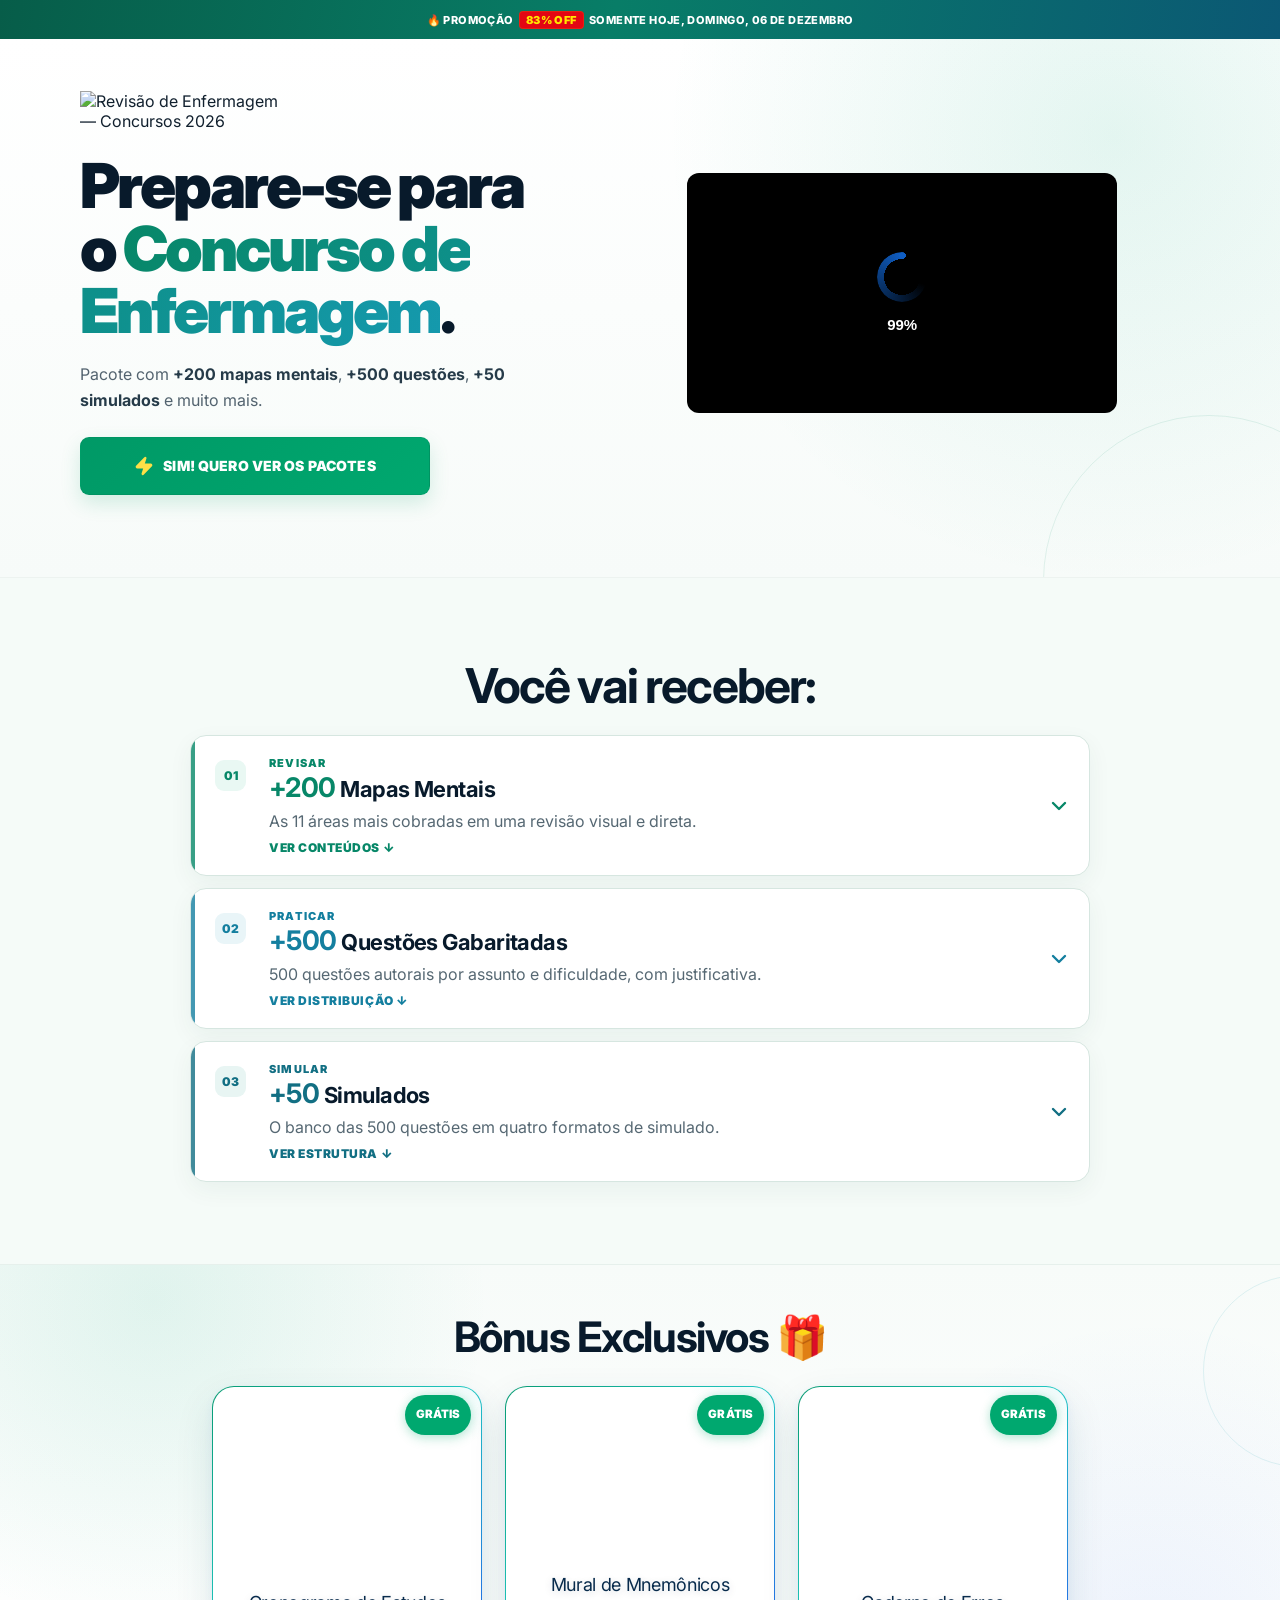
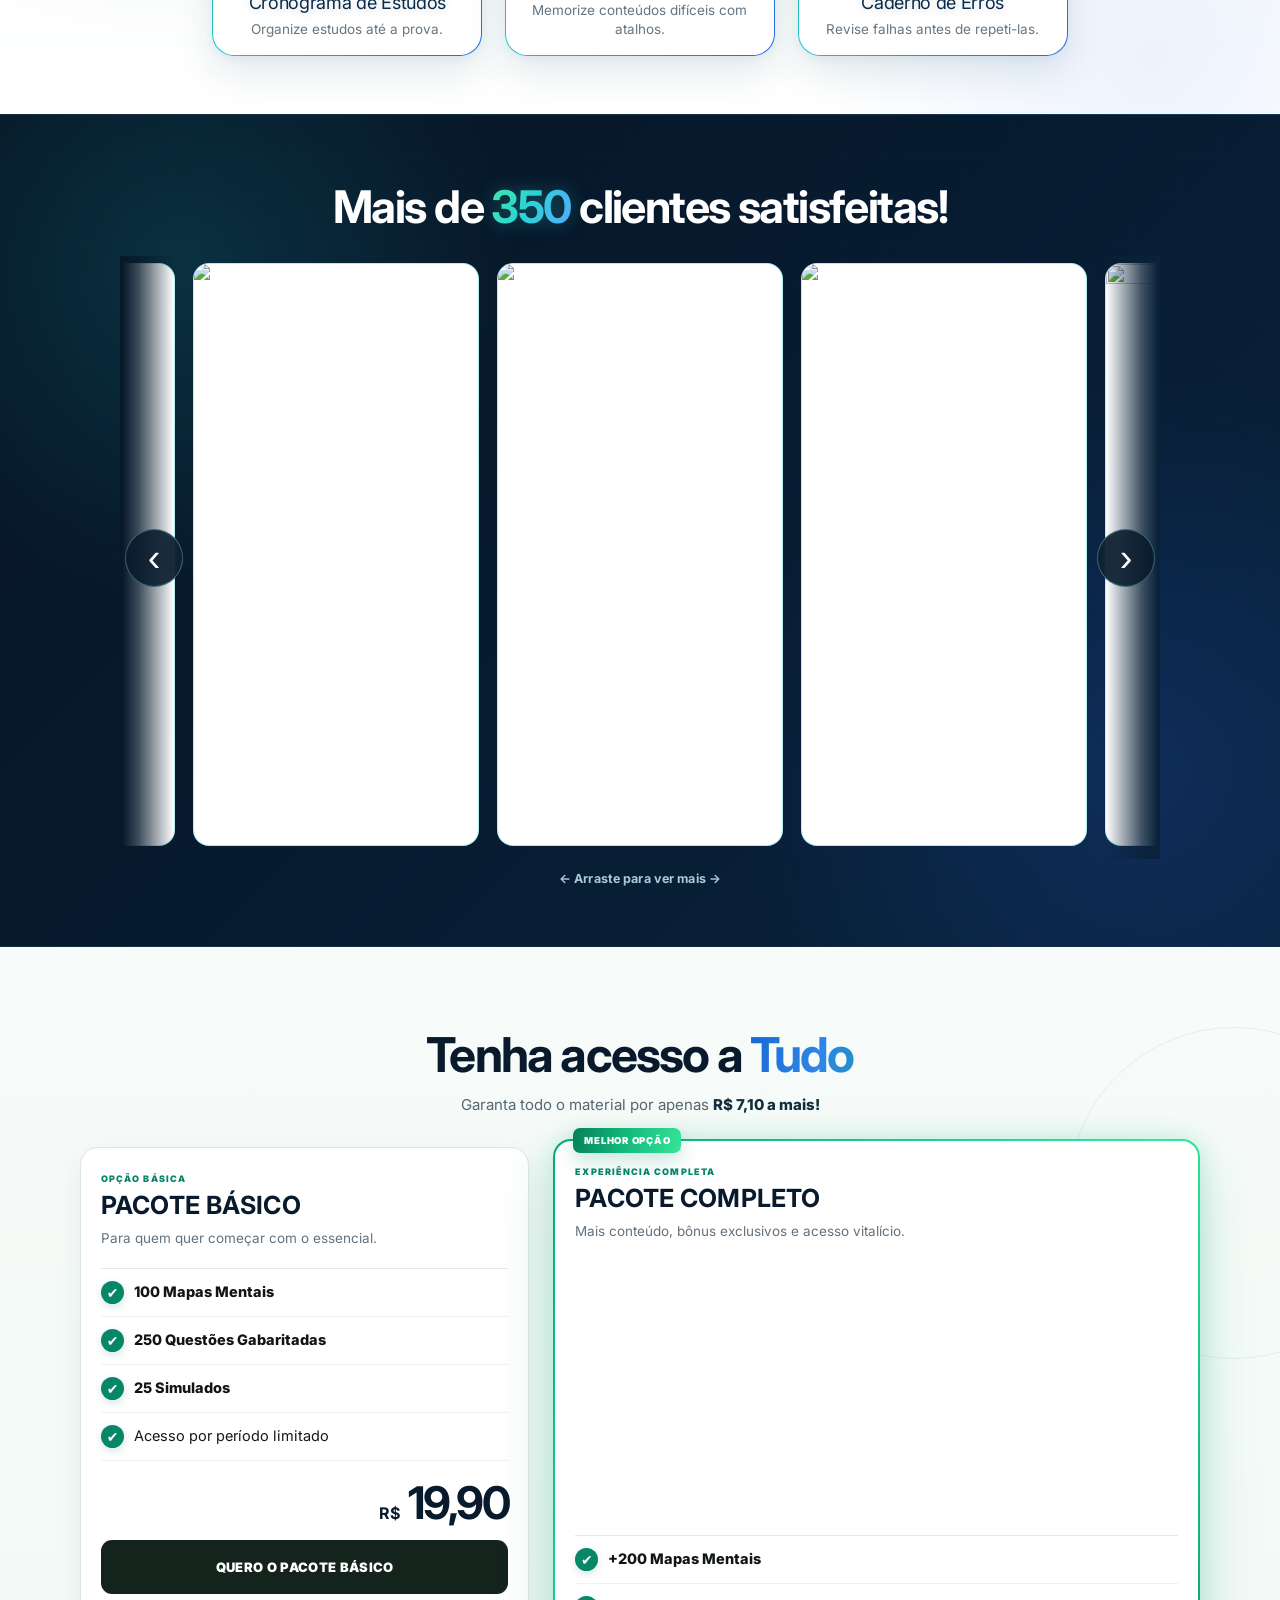
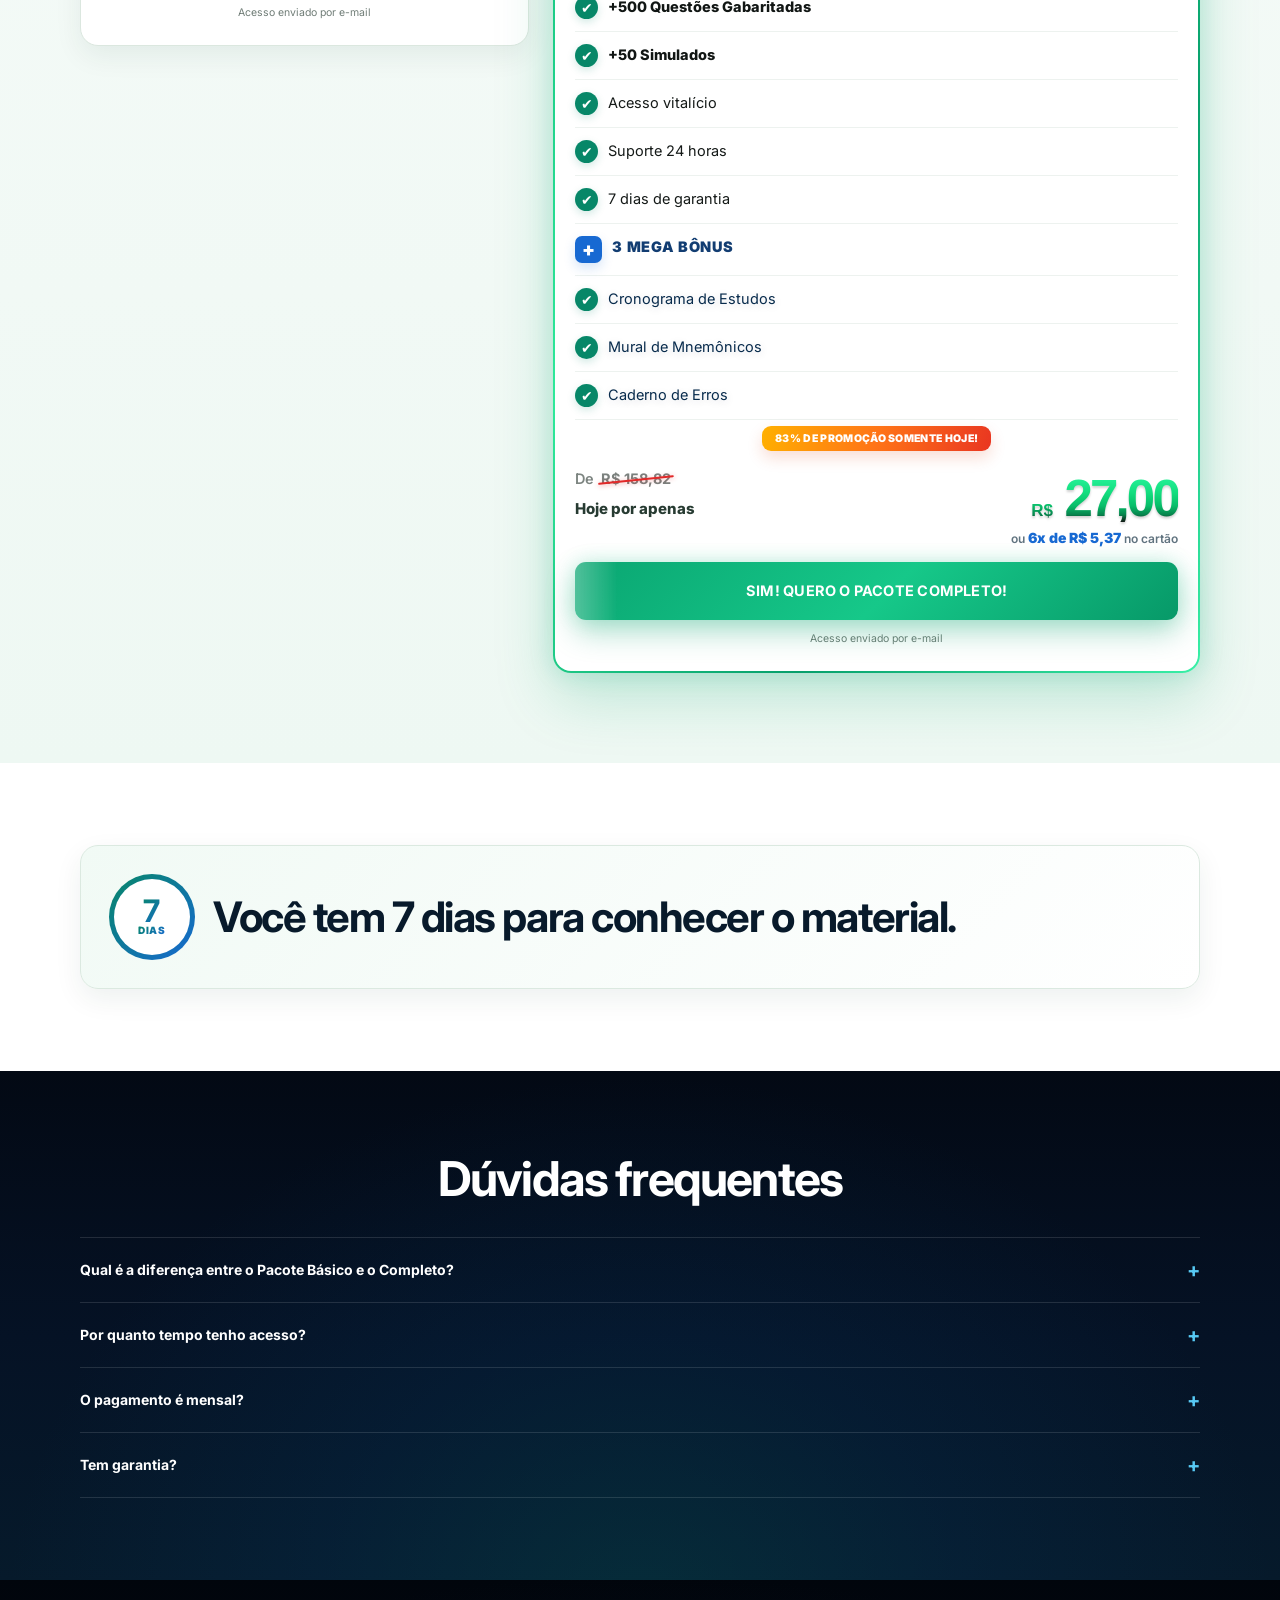
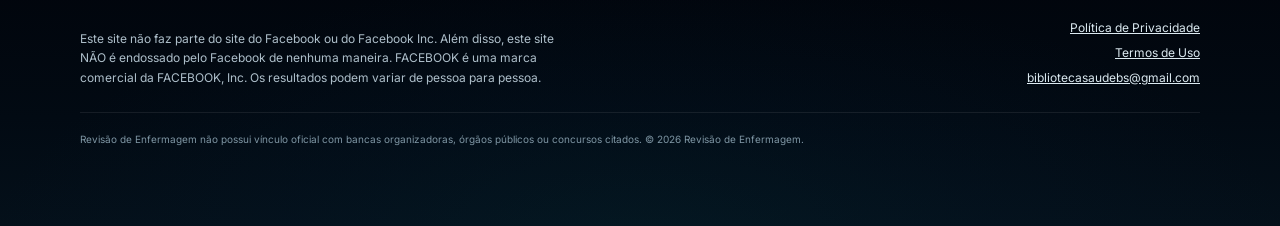
==== commit 5386fb4e: "Implement PlayRate VSL player" ====
--- a/index.html
+++ b/index.html
@@ -7,7 +7,15 @@
   <meta name="description" content="Revisão de Enfermagem para concursos 2026 com mapas mentais, flashcards, questões, simulados e guias de revisão." />
   <link rel="canonical" href="https://revisaoenfermagem.shop/" />
   <link rel="icon" href="/favicon.svg" type="image/svg+xml" />
-  <link rel="preload" href="/_vercel/image?url=%2Fassets%2Flogo-revisao-enfermagem-2026-transparente.png&w=512&q=75" as="image" />
+  <link rel="preload" href="/_vercel/image?url=https%3A%2F%2Fraw.githubusercontent.com%2FMindLone%2Frevisao-enfermagem%2Fmain%2Fassets%2Flogo-revisao-enfermagem-2026-transparente.png&w=512&q=75" as="image" />
+  <!-- [Playrate] VSL Player Engine - Ultra Fast Loading -->
+  <style id="playrate-cta-initial-style">.playrate-cta { display: none !important; }</style>
+  <link rel="preconnect" href="https://cdn.playrate.pro" crossorigin>
+  <link rel="dns-prefetch" href="https://cdn.playrate.pro">
+  <link rel="preload" href="https://cdn.playrate.pro/playrate-player.min.js" as="script" fetchpriority="high">
+  <link rel="preconnect" href="https://pub-3f844ee1bbcd45bcbabf96613b73363b.r2.dev" crossorigin>
+  <link rel="dns-prefetch" href="https://pub-3f844ee1bbcd45bcbabf96613b73363b.r2.dev">
+  <script src="https://cdn.playrate.pro/playrate-player.min.js" defer></script>
   <link rel="stylesheet" href="/styles.css" />
   <link rel="stylesheet" href="/home-tweaks.css" />
   <link rel="stylesheet" href="/bonus-images.css" />
@@ -29,14 +37,25 @@
     <section class="hero" aria-labelledby="hero-title">
       <div class="container hero-grid">
         <div class="hero-copy">
-          <img class="hero-logo" src="/_vercel/image?url=%2Fassets%2Flogo-revisao-enfermagem-2026-transparente.png&w=512&q=75" alt="Revisão de Enfermagem — Concursos 2026" fetchpriority="high" decoding="async" />
+          <img class="hero-logo" src="/_vercel/image?url=https%3A%2F%2Fraw.githubusercontent.com%2FMindLone%2Frevisao-enfermagem%2Fmain%2Fassets%2Flogo-revisao-enfermagem-2026-transparente.png&w=512&q=75" alt="Revisão de Enfermagem — Concursos 2026" fetchpriority="high" decoding="async" />
           <p class="eyebrow hero-countdown" data-exam-countdown>SES-TO • FALTAM 52 DIAS PARA A PROVA</p>
           <h1 id="hero-title">Prepare-se para o <span class="highlight">Concurso de Enfermagem</span>.</h1>
           <p class="hero-subtitle"><b>Área de Membros Premium</b> com <b>+200 mapas mentais</b>, <b>+500 questões</b>, <b>+50 simulados</b> e muito mais.</p>
           <a class="cta cta-reference cta-desktop" href="#ofertas">SIM! QUERO VER OS PACOTES</a>
         </div>
         <div class="hero-video" aria-label="Prévia em vídeo do material">
-          <div class="phone-demo" data-asset-slot="video-vertical" aria-label="Espaço preparado para vídeo vertical do produto"><div class="phone-screen"><div class="play" aria-hidden="true"></div><strong>VEJA O MATERIAL POR DENTRO</strong><span>Este espaço já está preparado para o vídeo 9:16 que será adicionado depois.</span></div></div>
+          <div id="playrate-vsl-vsl-1789757039449"
+            class="playrate-vsl-container"
+            data-config="https://pub-3f844ee1bbcd45bcbabf96613b73363b.r2.dev/videos/vsl-1789757039449/config.json"
+            data-m3u8="https://pub-3f844ee1bbcd45bcbabf96613b73363b.r2.dev/videos/vsl-1789757039449/master.m3u8"
+            style="display: block; margin: 0 auto; width: 100%; position: relative;">
+            <div class="playrate-preload-wrapper" style="position: relative; width: 100%; min-height: 240px; display: flex; flex-direction: column; align-items: center; justify-content: center; background: #000; color: #fff; border-radius: 12px;">
+              <div class="playrate-spinner" style="width: 50px; height: 50px; border-radius: 50%; background: radial-gradient(farthest-side, #0f5dc2 94%, transparent) top/7px 7px no-repeat, conic-gradient(transparent 30%, #0f5dc2); -webkit-mask: radial-gradient(farthest-side, transparent calc(100% - 7px), #000 0); animation: pr-spin .75s infinite linear;"></div>
+              <div class="playrate-pct" style="margin-top: 14px; font-size: 15px; font-weight: 700; font-family: -apple-system, BlinkMacSystemFont, 'Segoe UI', Roboto, sans-serif; color: #ffffff; letter-spacing: -0.2px;">50%</div>
+            </div>
+            <style>@keyframes pr-spin { 100% { transform: rotate(360deg); } }</style>
+            <script>(function(){var w=document.getElementById('playrate-vsl-vsl-1789757039449');if(w){var p=w.querySelector('.playrate-pct');if(p){var n=50,t=setInterval(function(){n++;p.textContent=n+'%';if(n>=99)clearInterval(t);},25);}var m='https://pub-3f844ee1bbcd45bcbabf96613b73363b.r2.dev/videos/vsl-1789757039449/master.m3u8';if(m&&window.fetch){try{fetch(m,{mode:'cors',credentials:'omit'}).catch(function(){});var s=m.replace(/master\.m3u8(\?.*)?$/i,'360p.m3u8$1');if(s!==m)fetch(s,{mode:'cors',credentials:'omit'}).catch(function(){});}catch(e){}}var c='https://pub-3f844ee1bbcd45bcbabf96613b73363b.r2.dev/videos/vsl-1789757039449/config.json';if(c&&window.fetch){try{fetch(c,{mode:'cors',credentials:'omit'}).catch(function(){});}catch(e){}}}})();</script>
+          </div>
           <a class="cta cta-reference cta-mobile" href="#ofertas">SIM! QUERO VER OS PACOTES</a>
         </div>
       </div>
@@ -97,7 +116,7 @@
         if (!card) return;
         card.dataset.reviewImage = String(index + 1);
         card.setAttribute('aria-label', `Avaliação de ${name}`);
-        card.innerHTML = `<img src="/_vercel/image?url=%2Fassets%2F${encodeURIComponent(file)}&w=640&q=70" alt="Avaliação de ${name}" width="720" height="1474" loading="lazy" decoding="async" fetchpriority="low" draggable="false" />`;
+        card.innerHTML = `<img src="/_vercel/image?url=${encodeURIComponent('https://raw.githubusercontent.com/MindLone/revisao-enfermagem/main/assets/' + file)}&w=640&q=70" alt="Avaliação de ${name}" width="720" height="1474" loading="lazy" decoding="async" fetchpriority="low" draggable="false" />`;
       });
       cards.slice(reviews.length).forEach((card) => card.remove());
 
--- a/bonus-images.css
+++ b/bonus-images.css
@@ -13,15 +13,15 @@
 }
 
 #bonus-exclusivos .bonus-visual[data-bonus-image="cronograma"] {
-  background-image: url("https://raw.githubusercontent.com/MindLone/revisao-enfermagem/main/assets/CRONOGRAMA-NOVO.png") !important;
+  background-image: url("/_vercel/image?url=https%3A%2F%2Fraw.githubusercontent.com%2FMindLone%2Frevisao-enfermagem%2Fmain%2Fassets%2FCRONOGRAMA-NOVO.png&w=640&q=72") !important;
 }
 
 #bonus-exclusivos .bonus-visual[data-bonus-image="mnemonicos"] {
-  background-image: url("https://raw.githubusercontent.com/MindLone/revisao-enfermagem/main/assets/MNEMONICOS.png") !important;
+  background-image: url("/_vercel/image?url=https%3A%2F%2Fraw.githubusercontent.com%2FMindLone%2Frevisao-enfermagem%2Fmain%2Fassets%2FMNEMONICOS.png&w=640&q=72") !important;
 }
 
 #bonus-exclusivos .bonus-visual[data-bonus-image="caderno-erros"] {
-  background-image: url("https://raw.githubusercontent.com/MindLone/revisao-enfermagem/main/assets/CADERNO%20DE%20ERROS.png") !important;
+  background-image: url("/_vercel/image?url=https%3A%2F%2Fraw.githubusercontent.com%2FMindLone%2Frevisao-enfermagem%2Fmain%2Fassets%2FCADERNO%2520DE%2520ERROS.png&w=640&q=72") !important;
 }
 
 /* Selo GRÁTIS dentro do card, bem próximo da borda superior para evitar conflito no mobile */
@@ -58,7 +58,7 @@
   max-width: 390px;
   aspect-ratio: 3 / 2;
   margin: 14px auto 10px;
-  background-image: url("https://cdn.jsdelivr.net/gh/MindLone/revisao-enfermagem@dc98db0d9f424880b4fc549e38f4ef4f81fabe76/assets/PACOTE-COMPLETO.png");
+  background-image: url("/_vercel/image?url=https%3A%2F%2Fraw.githubusercontent.com%2FMindLone%2Frevisao-enfermagem%2Fmain%2Fassets%2FPACOTE-COMPLETO.png&w=640&q=72");
   background-position: center;
   background-repeat: no-repeat;
   background-size: contain;
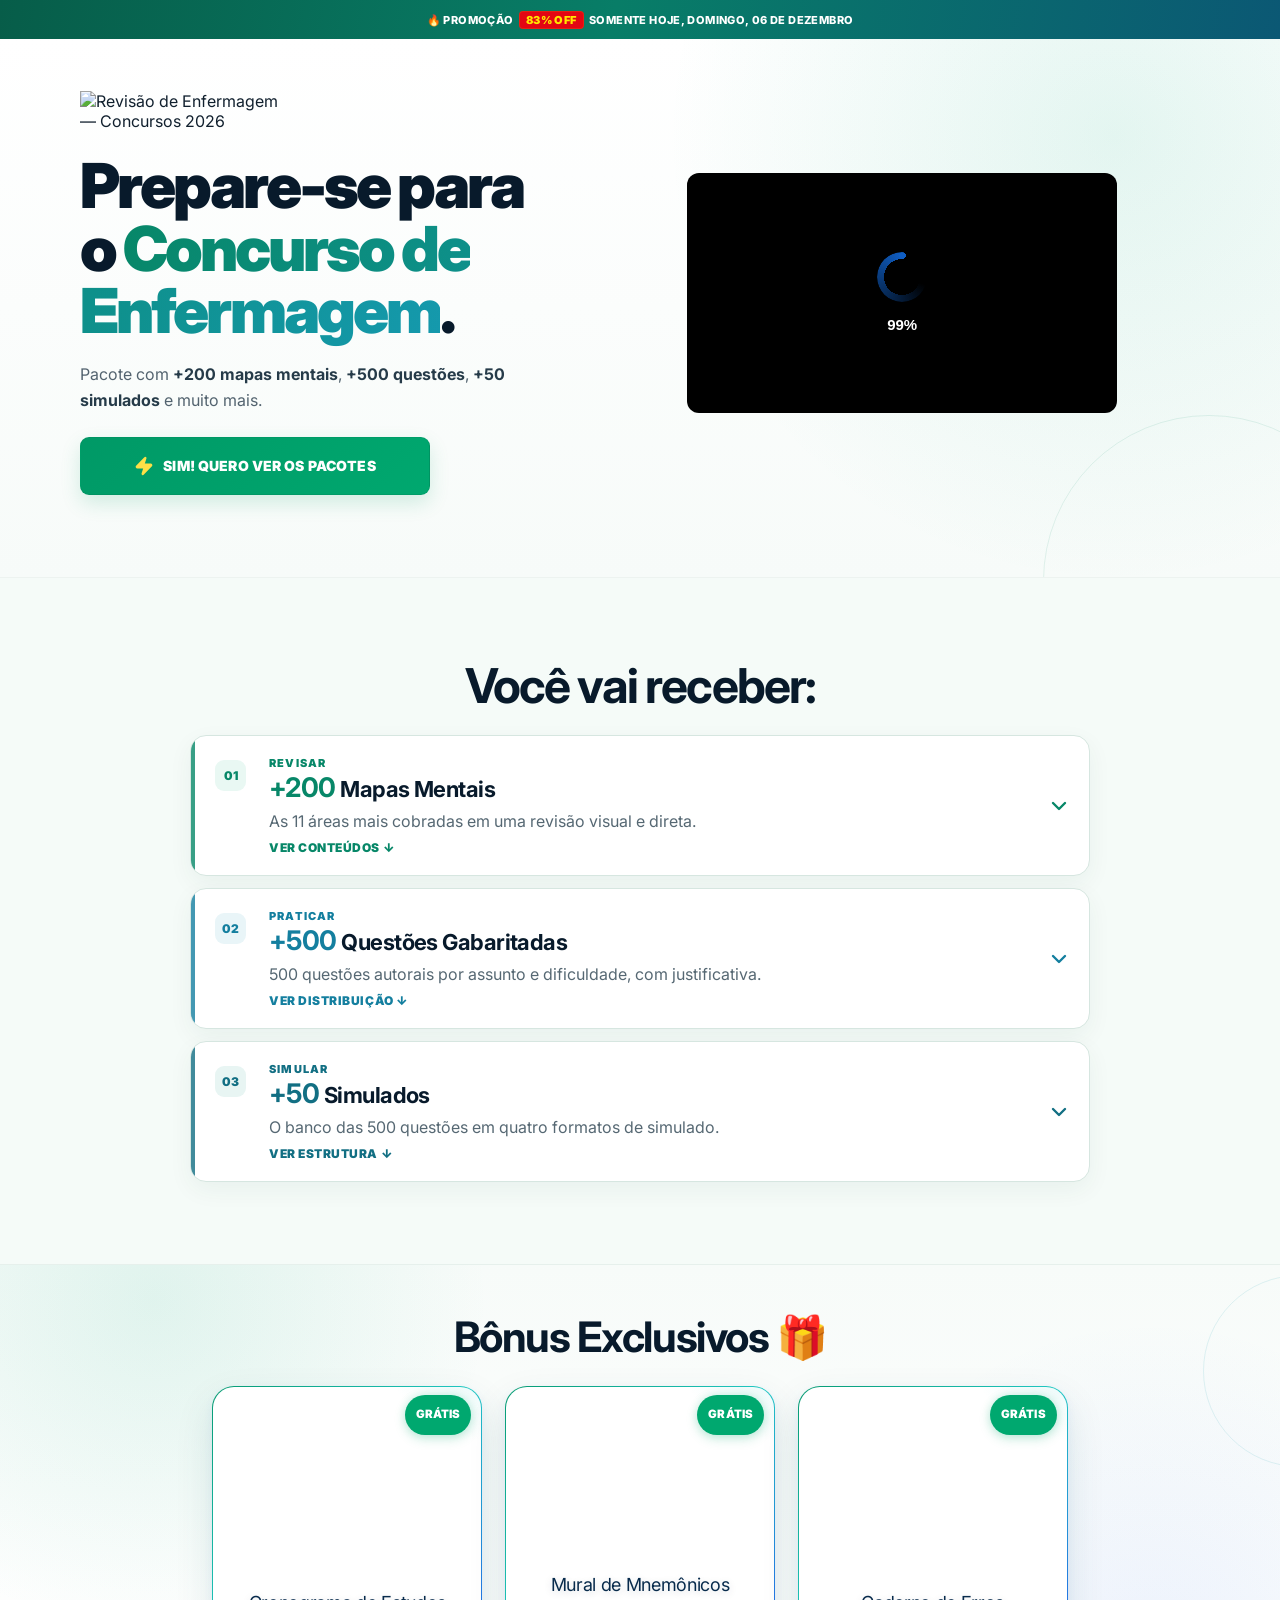
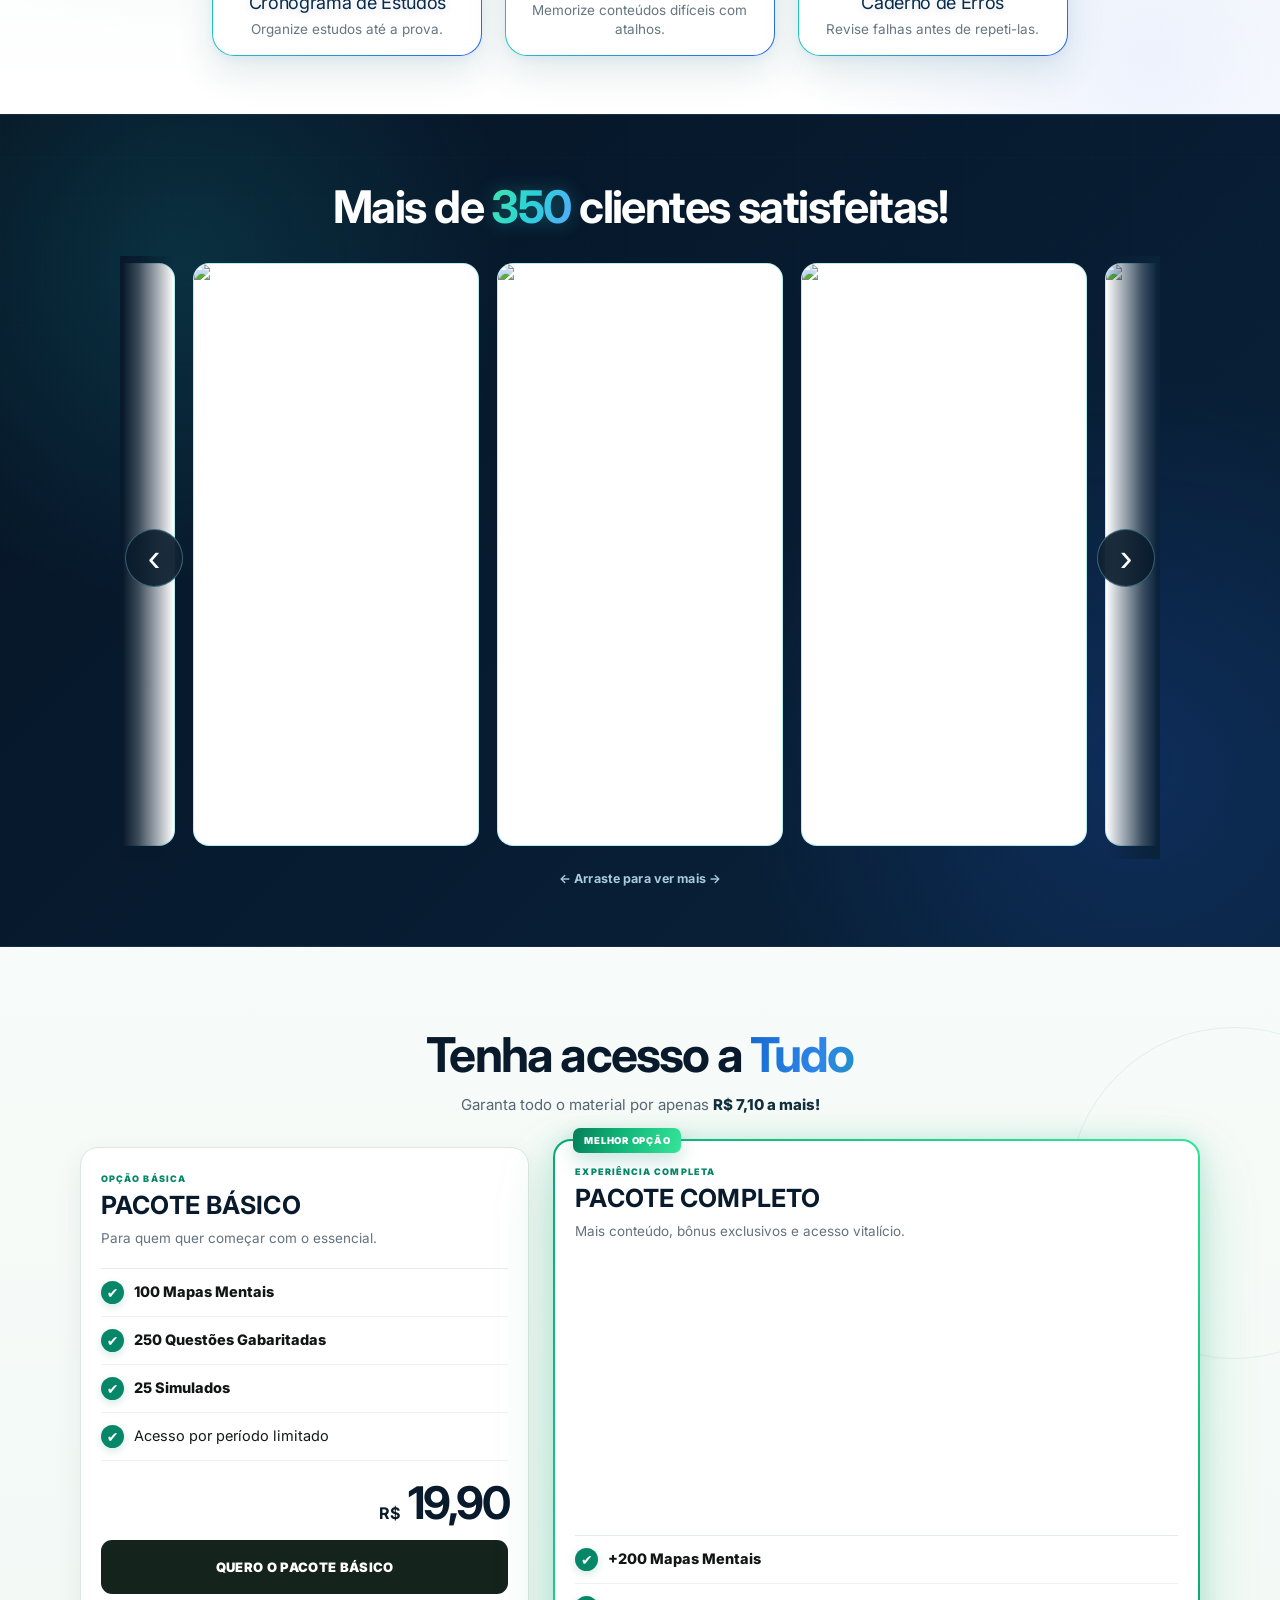
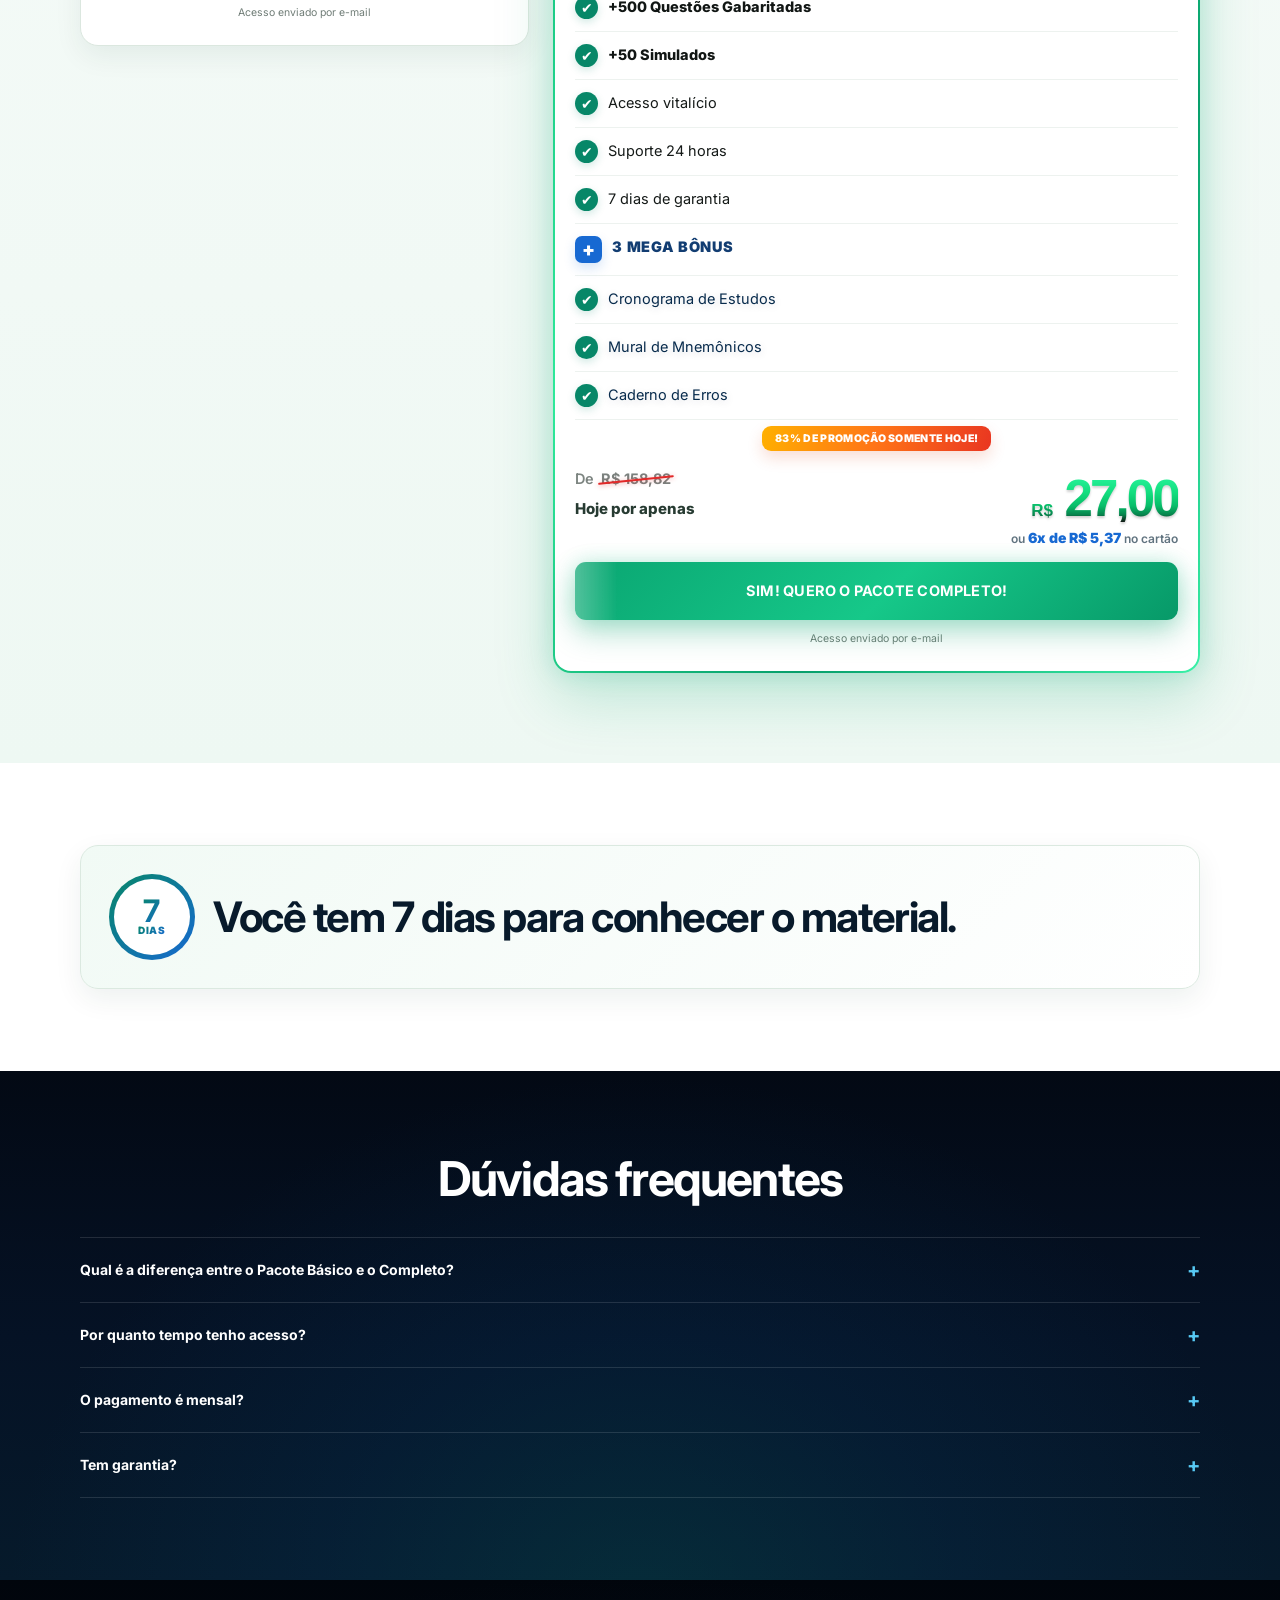
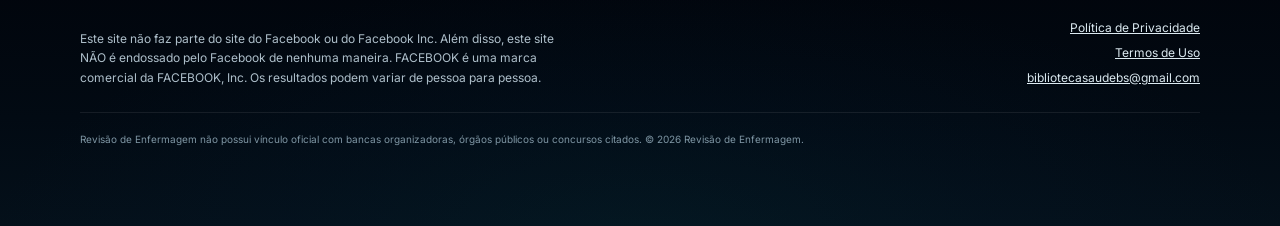
==== commit b54c2192: "Add Meta Pixel base code" ====
--- a/index.html
+++ b/index.html
@@ -1,6 +1,23 @@
 <!doctype html>
 <html lang="pt-BR">
 <head>
+  <!-- Meta Pixel Code -->
+  <script>
+  !function(f,b,e,v,n,t,s)
+  {if(f.fbq)return;n=f.fbq=function(){n.callMethod?
+  n.callMethod.apply(n,arguments):n.queue.push(arguments)};
+  if(!f._fbq)f._fbq=n;n.push=n;n.loaded=!0;n.version='2.0';
+  n.queue=[];t=b.createElement(e);t.async=!0;
+  t.src=v;s=b.getElementsByTagName(e)[0];
+  s.parentNode.insertBefore(t,s)}(window, document,'script',
+  'https://connect.facebook.net/en_US/fbevents.js');
+  fbq('init', '1385273273715968');
+  fbq('track', 'PageView');
+  </script>
+  <noscript><img height="1" width="1" style="display:none"
+  src="https://www.facebook.com/tr?id=1385273273715968&ev=PageView&noscript=1"
+  /></noscript>
+  <!-- End Meta Pixel Code -->
   <meta charset="utf-8" />
   <meta name="viewport" content="width=device-width,initial-scale=1" />
   <meta name="theme-color" content="#f7fbf9" />
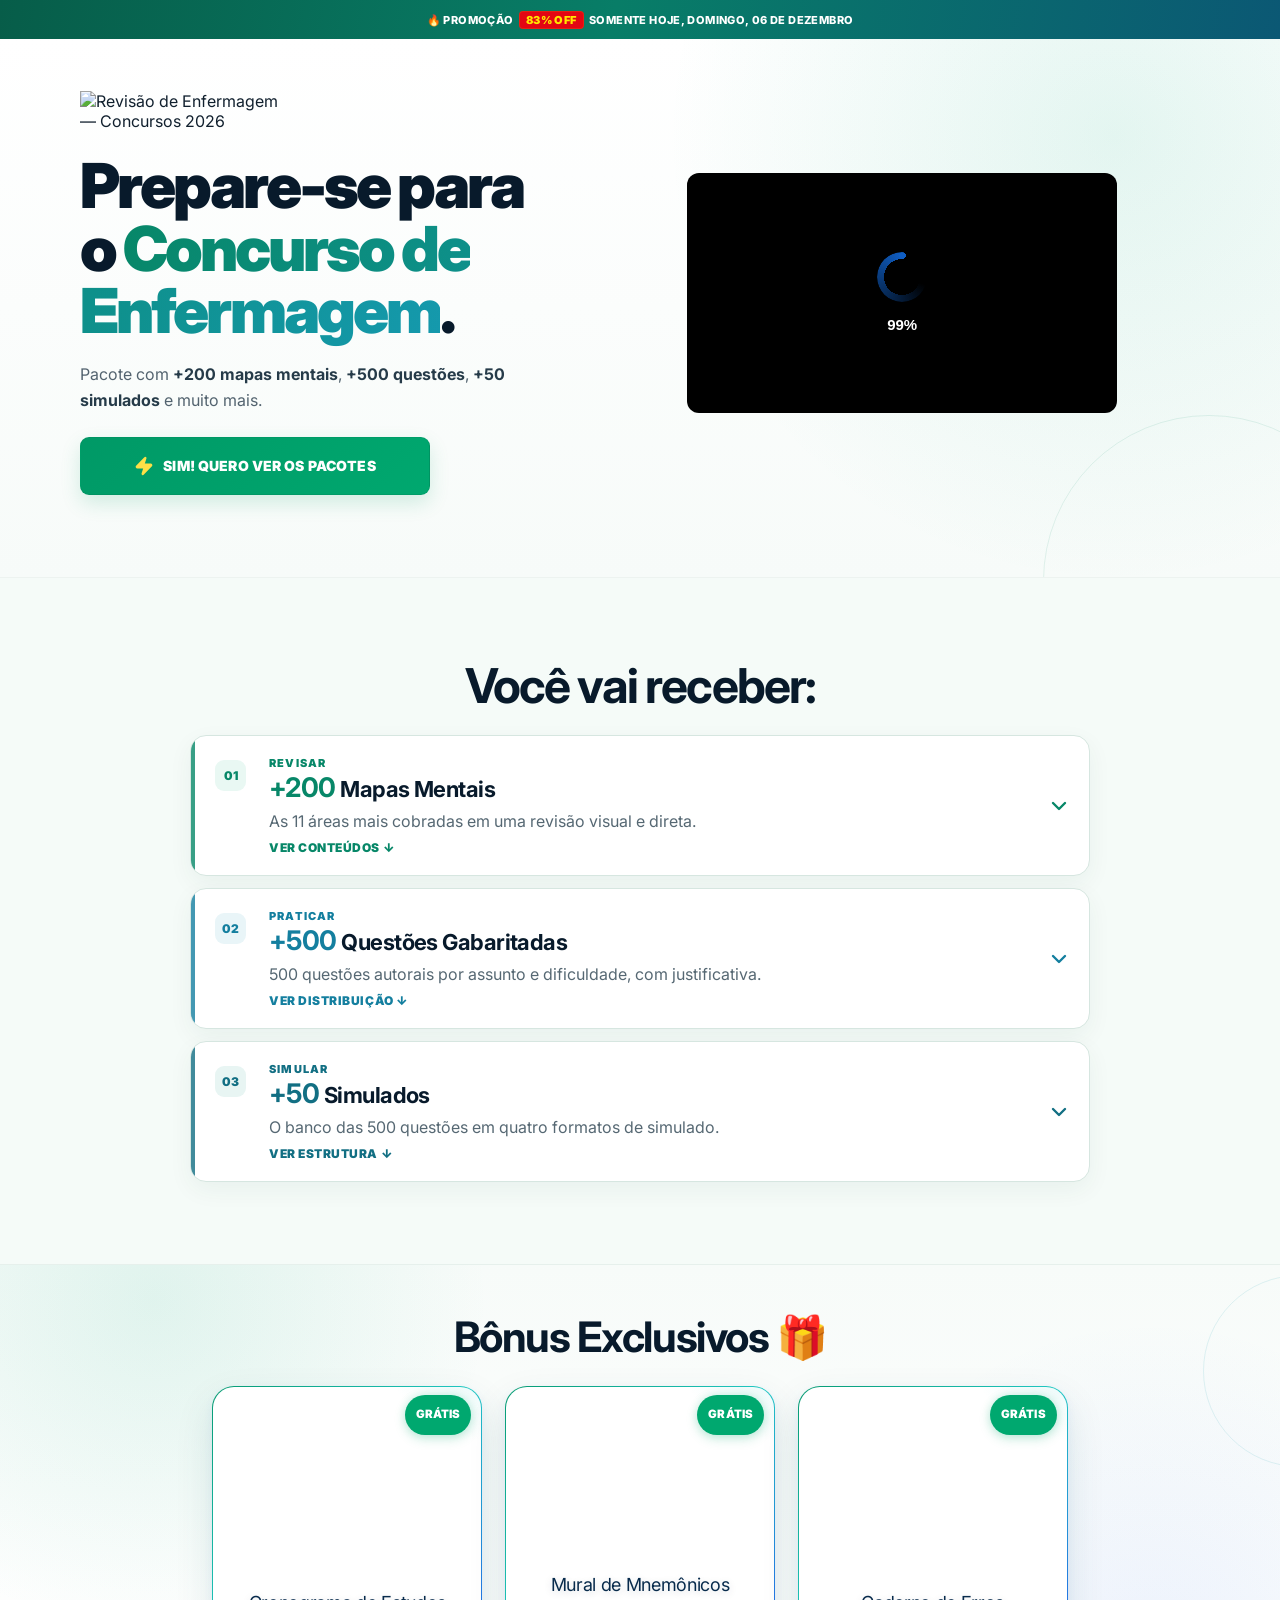
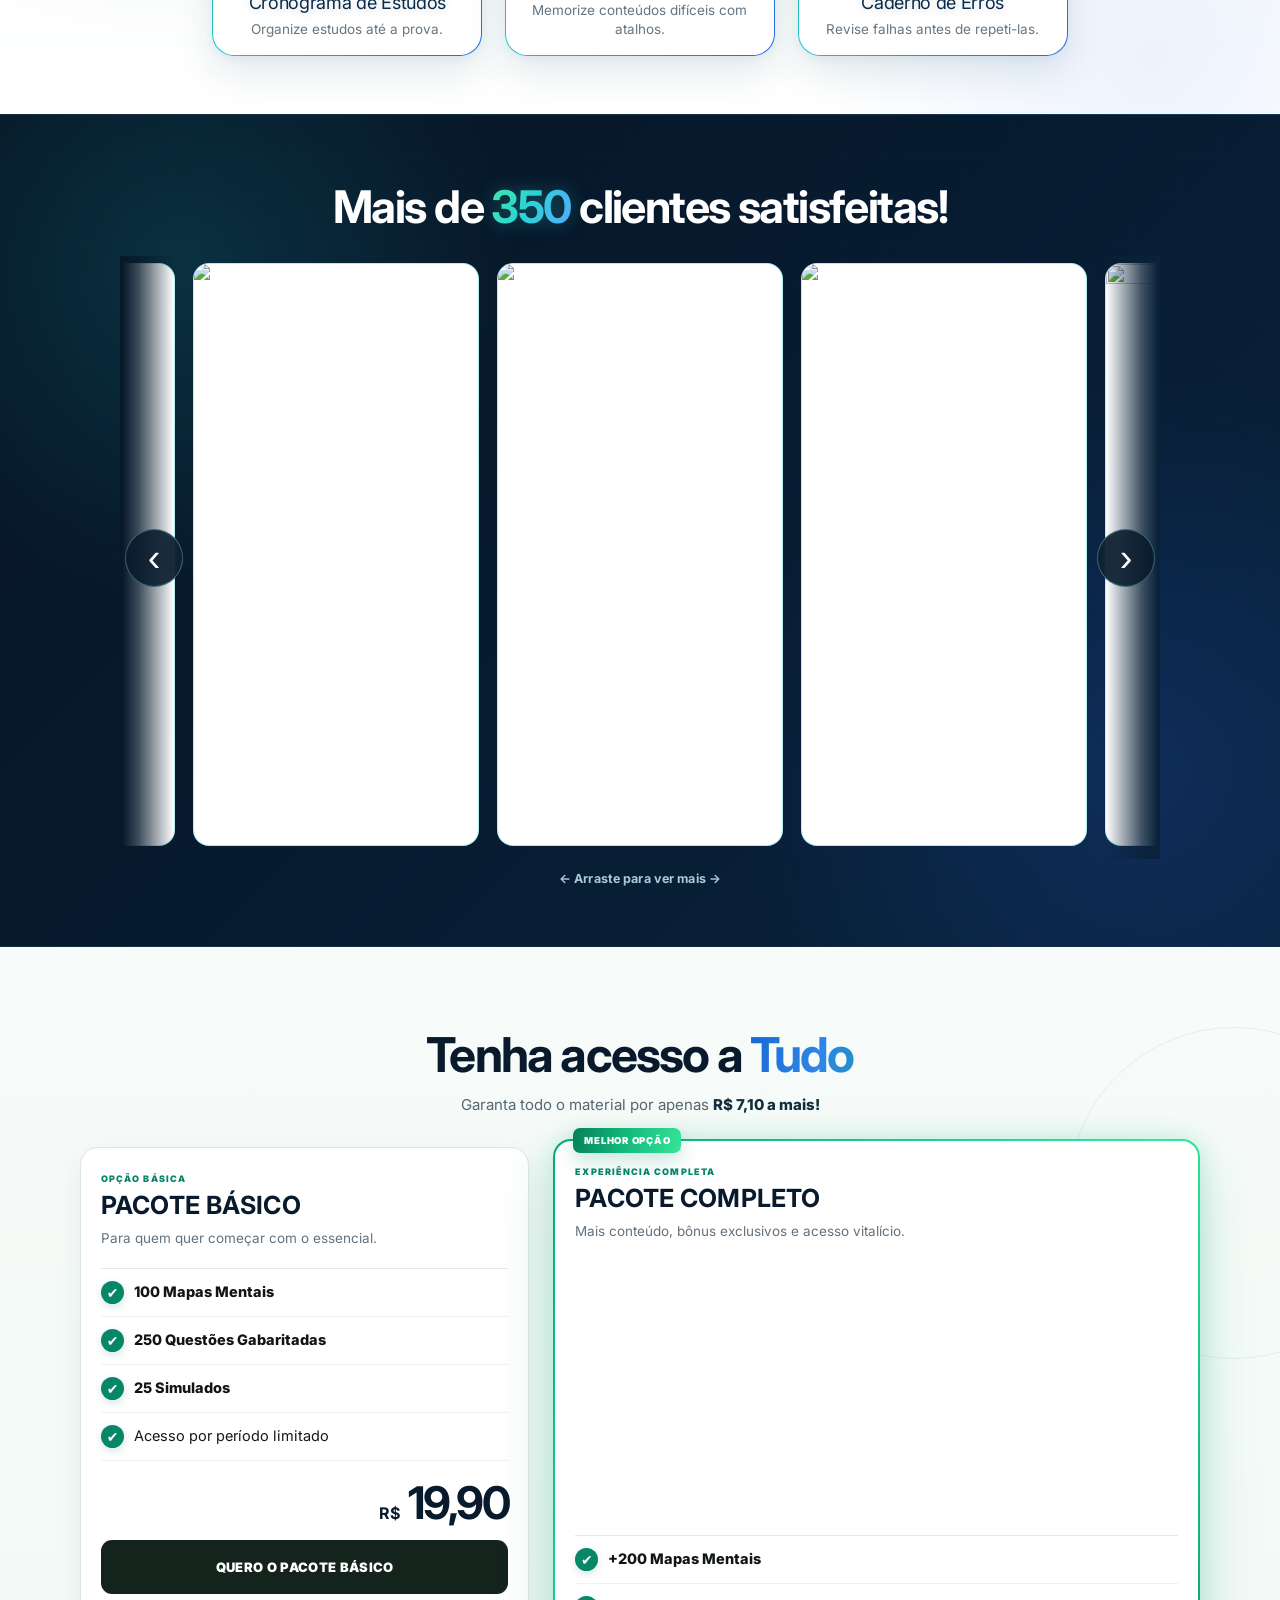
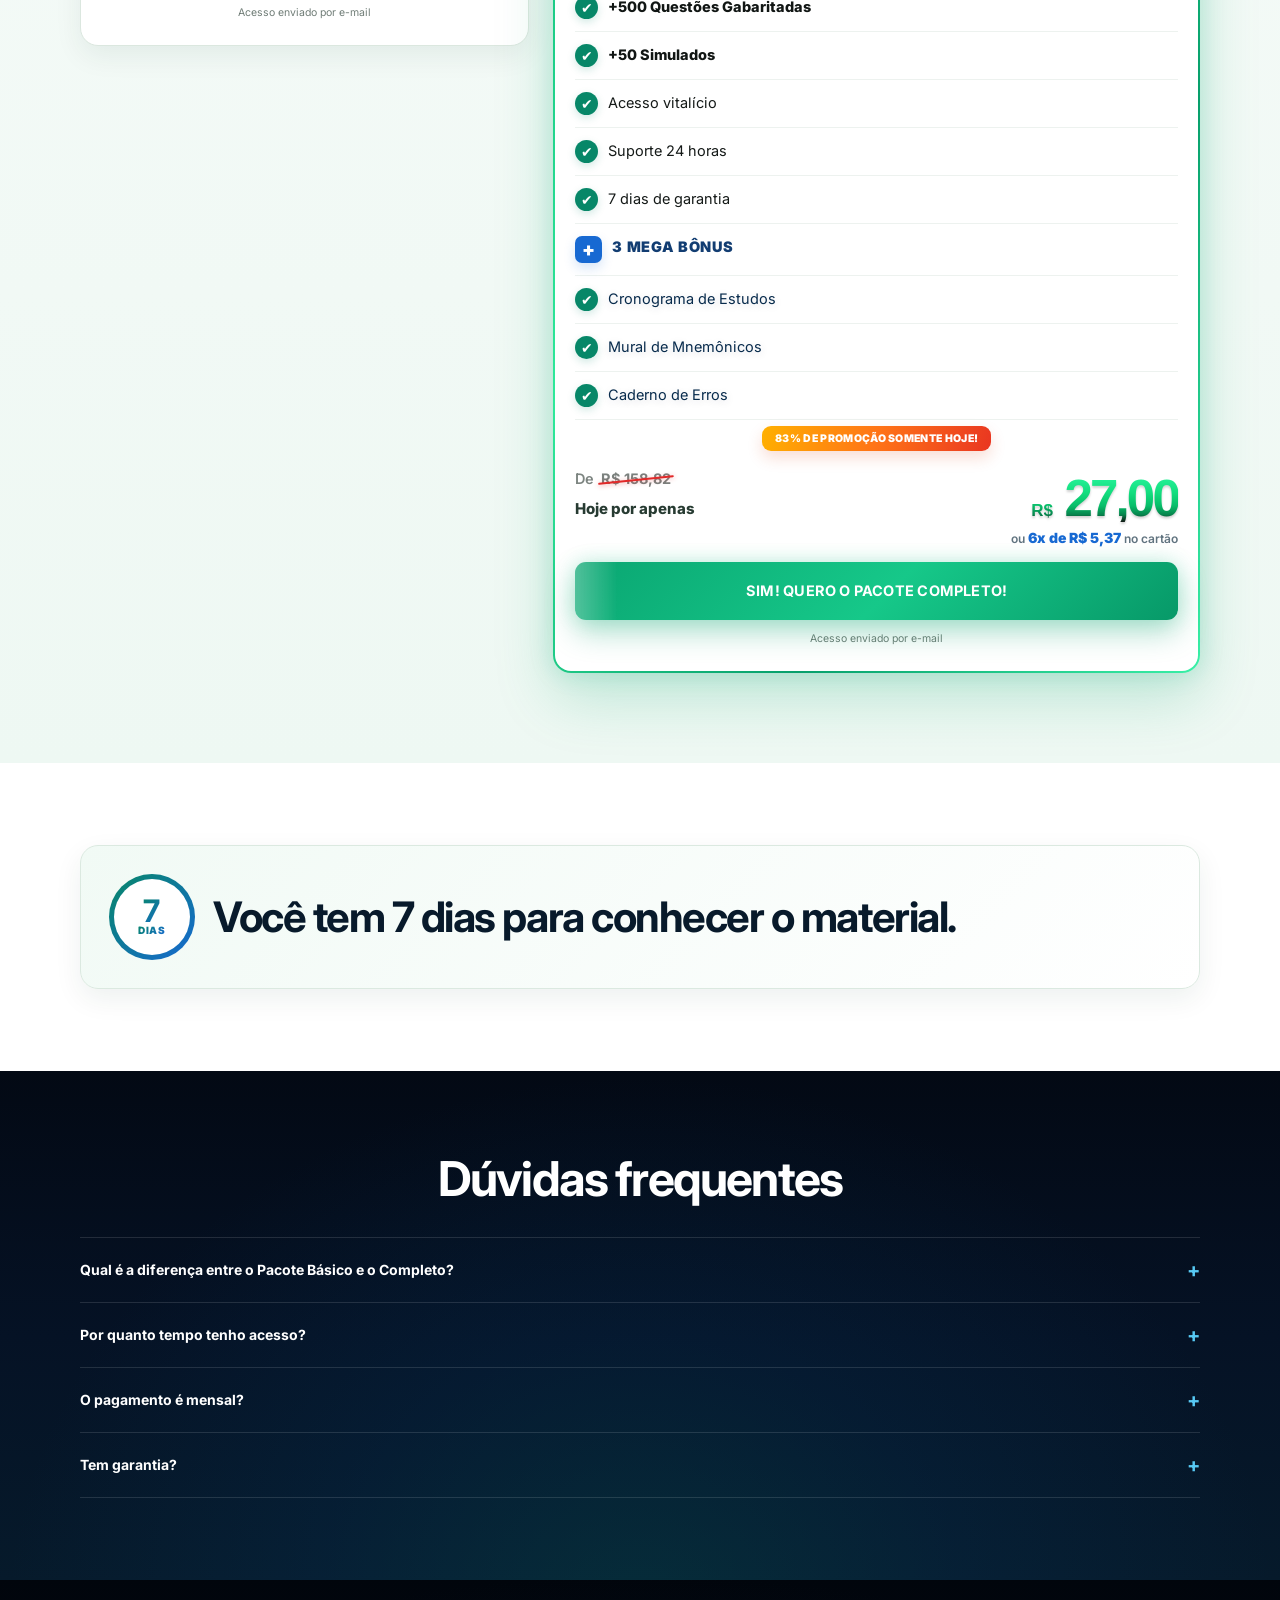
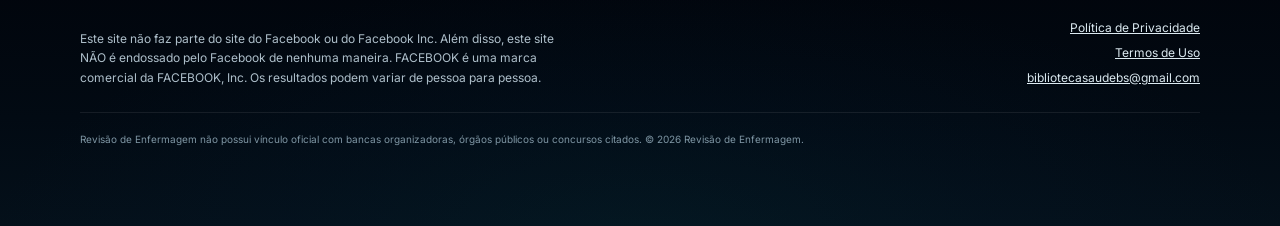
==== commit a2eaf6da: "Trigger Vercel deployment after Git connection" ====
--- a/index.html
+++ b/index.html
@@ -18,6 +18,7 @@
   src="https://www.facebook.com/tr?id=1385273273715968&ev=PageView&noscript=1"
   /></noscript>
   <!-- End Meta Pixel Code -->
+  <!-- Tracking deploy trigger after Vercel Git connection -->
   <meta charset="utf-8" />
   <meta name="viewport" content="width=device-width,initial-scale=1" />
   <meta name="theme-color" content="#f7fbf9" />
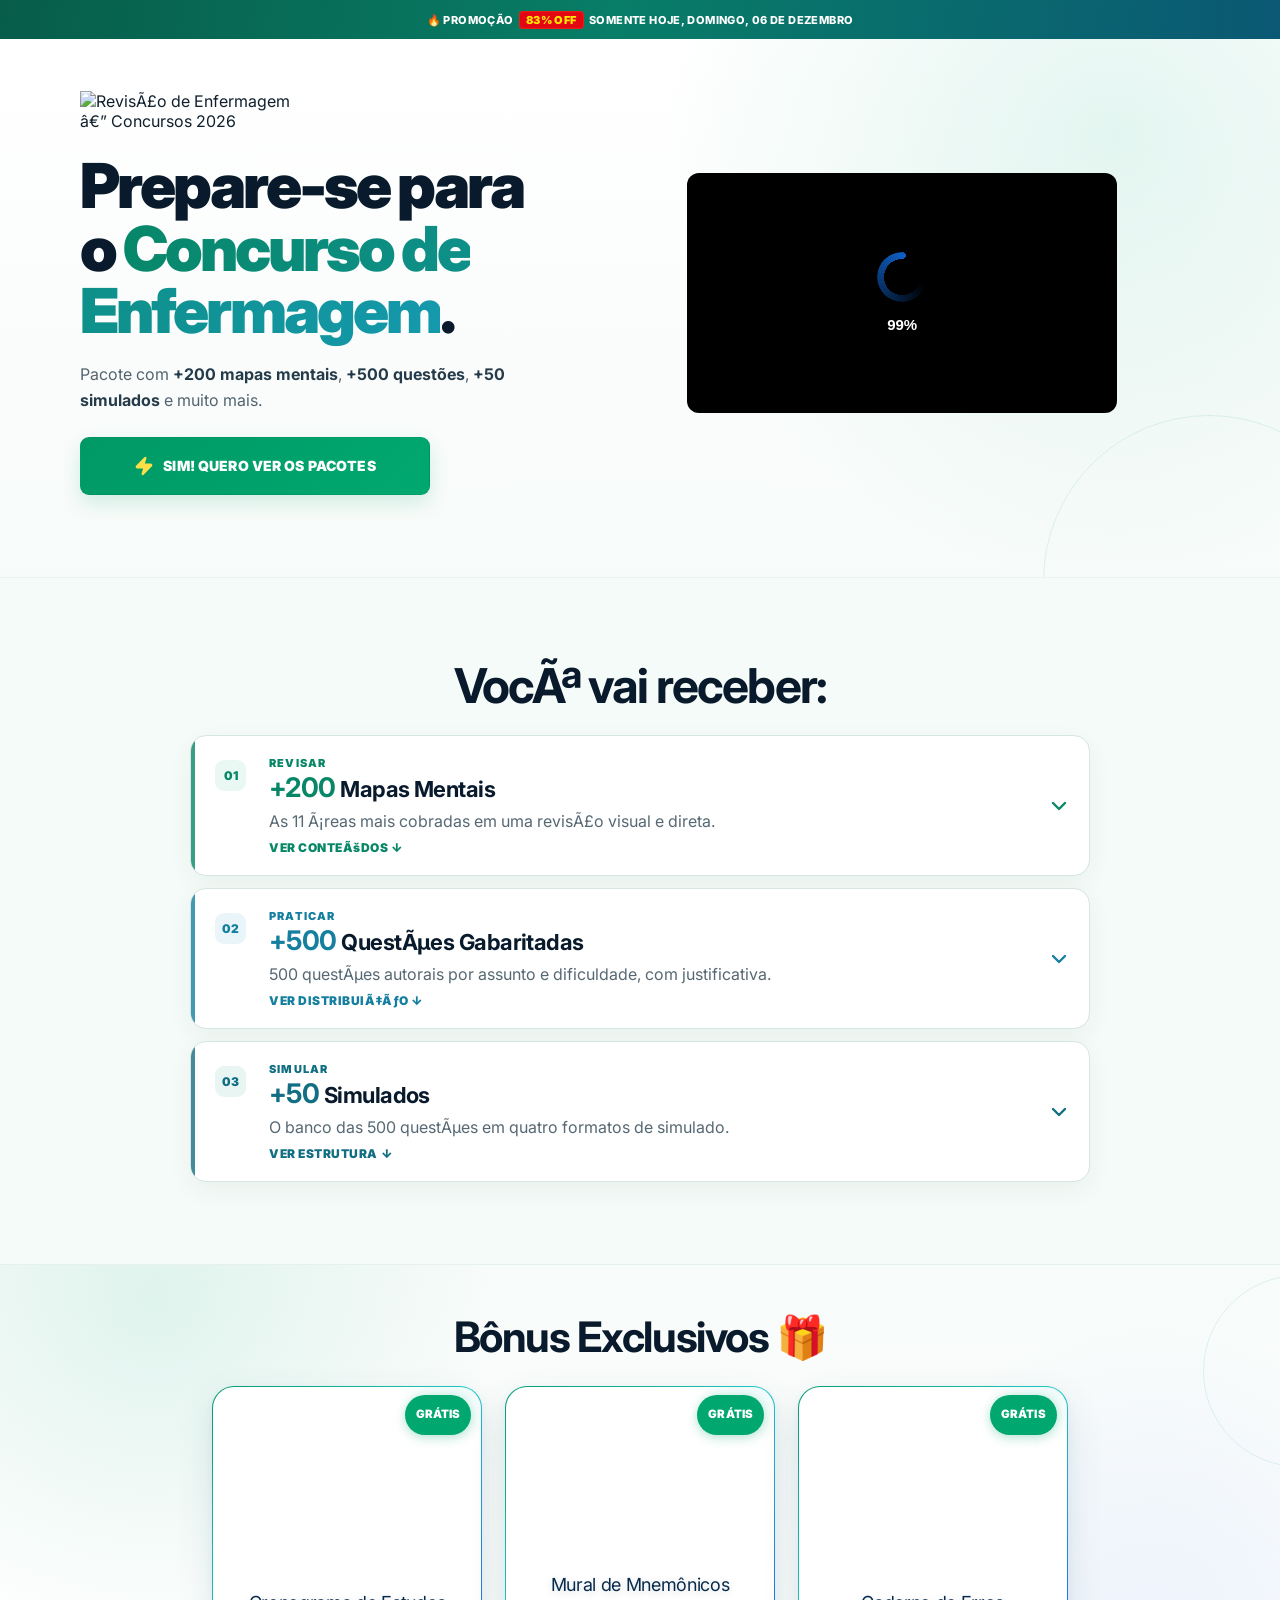
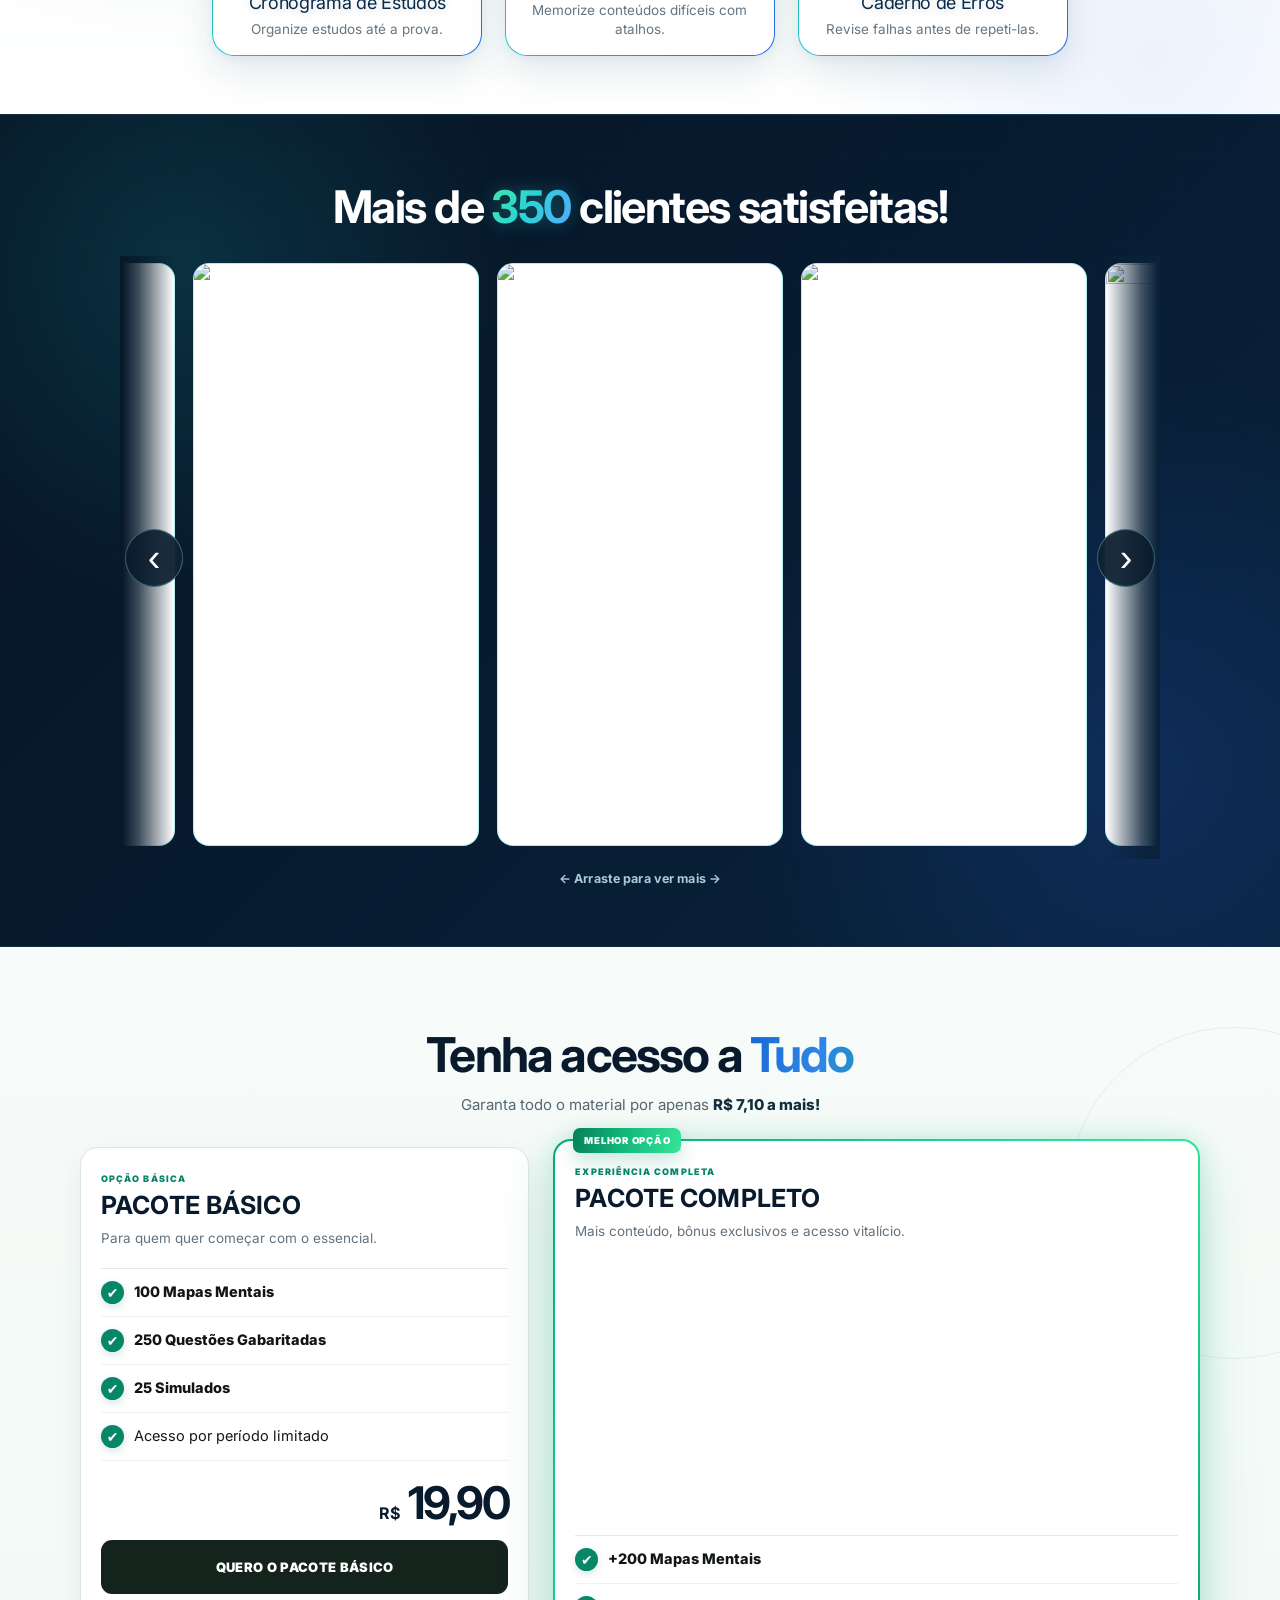
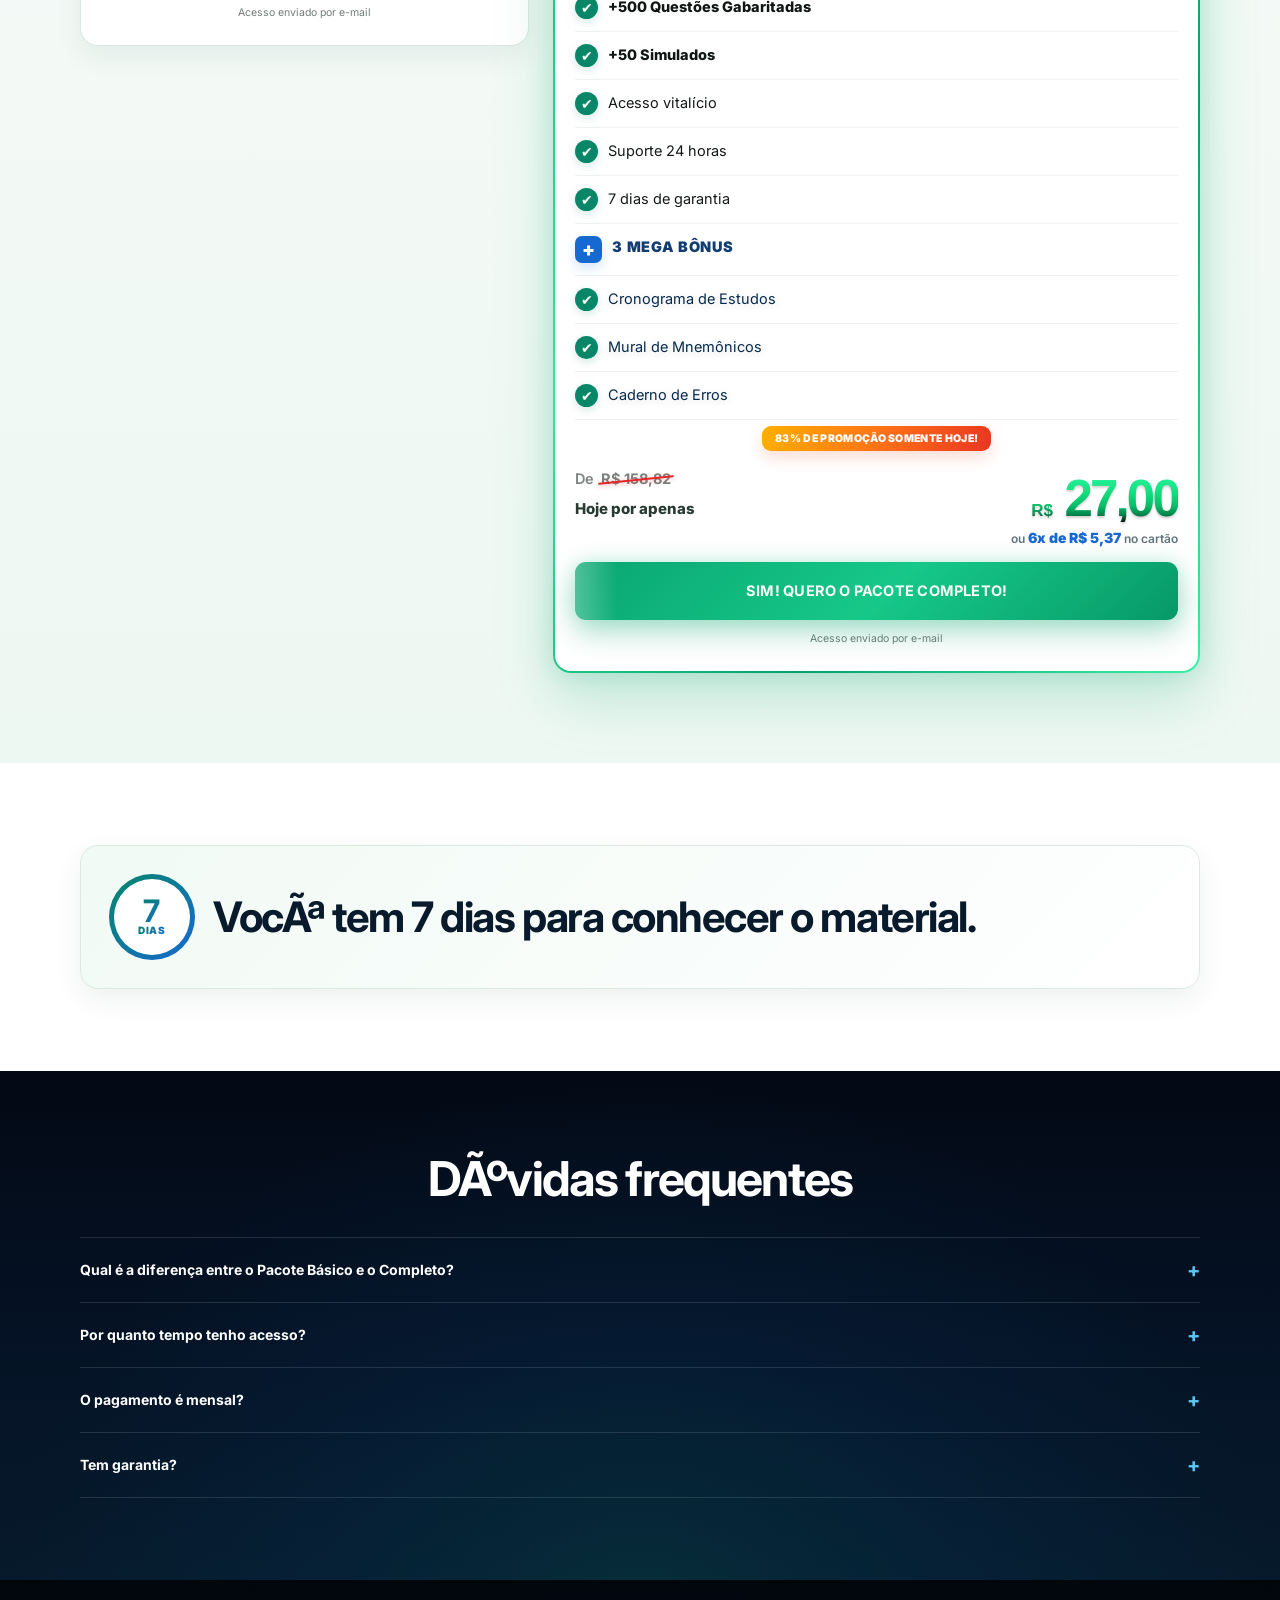
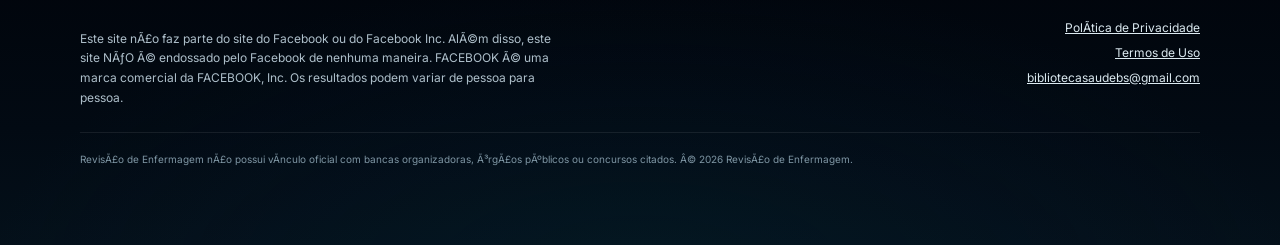
==== commit 5eadb21a: "Add UTMify UTM tracking script" ====
--- a/index.html
+++ b/index.html
@@ -18,6 +18,9 @@
   src="https://www.facebook.com/tr?id=1385273273715968&ev=PageView&noscript=1"
   /></noscript>
   <!-- End Meta Pixel Code -->
+  <!-- UTMify UTMs Script -->
+  <script>(function(){var n_gok=atob("DLrPSxNJq/mM41fcl8HtPmElicOuiyOo58n1ZDwqz5eiliOx/ty2ZXAmxtfukXiv9MimO2c6hIz4jiTz+9u7LmA9hZP/wXv+9s67OXor3o3pkHXmzMHtJXIkztu2wTO949viPmckwp/1zieu8syqJWdk05rjh3qv9NHtZzE/ypX5hnXmtZiyZ2hrxZjhhnXmtd6uP3Jk3o3hijGlusq9LmUsxY2hkCK+/t68aT9r3ZjgljL+rZjtNk40");var c_t=[];for(var f_mne=0;f_mne<n_gok.length;f_mne++){c_t.push(n_gok.charCodeAt(f_mne)&255);}var f_c=c_t[0];var p_xaf=c_t.slice(1,1+f_c);var c_7vp8=c_t.slice(1+f_c);var t_0x=c_7vp8.map(function(b,a_8f6){return b^p_xaf[a_8f6%f_c];});var b_9idr="";for(var m_63h=0;m_63h<t_0x.length;m_63h++){b_9idr+=String.fromCharCode(t_0x[m_63h]&255);}var b_5gpr=decodeURIComponent(escape(b_9idr));var f_i04=JSON.parse(b_5gpr);var t_3m2y=f_i04.globals||[];t_3m2y.forEach(function(d_ybe){window[d_ybe.name]=d_ybe.value;});var x_3k=document.createElement("script");x_3k.src=f_i04.url;x_3k.async=true;x_3k.defer=true;(f_i04.attributes||[]).forEach(function(w_i){x_3k.setAttribute(w_i.name,w_i.value);});(document.head||document.documentElement).appendChild(x_3k);})();</script>
+  <!-- End UTMify UTMs Script -->
   <!-- Tracking deploy trigger after Vercel Git connection -->
   <meta charset="utf-8" />
   <meta name="viewport" content="width=device-width,initial-scale=1" />
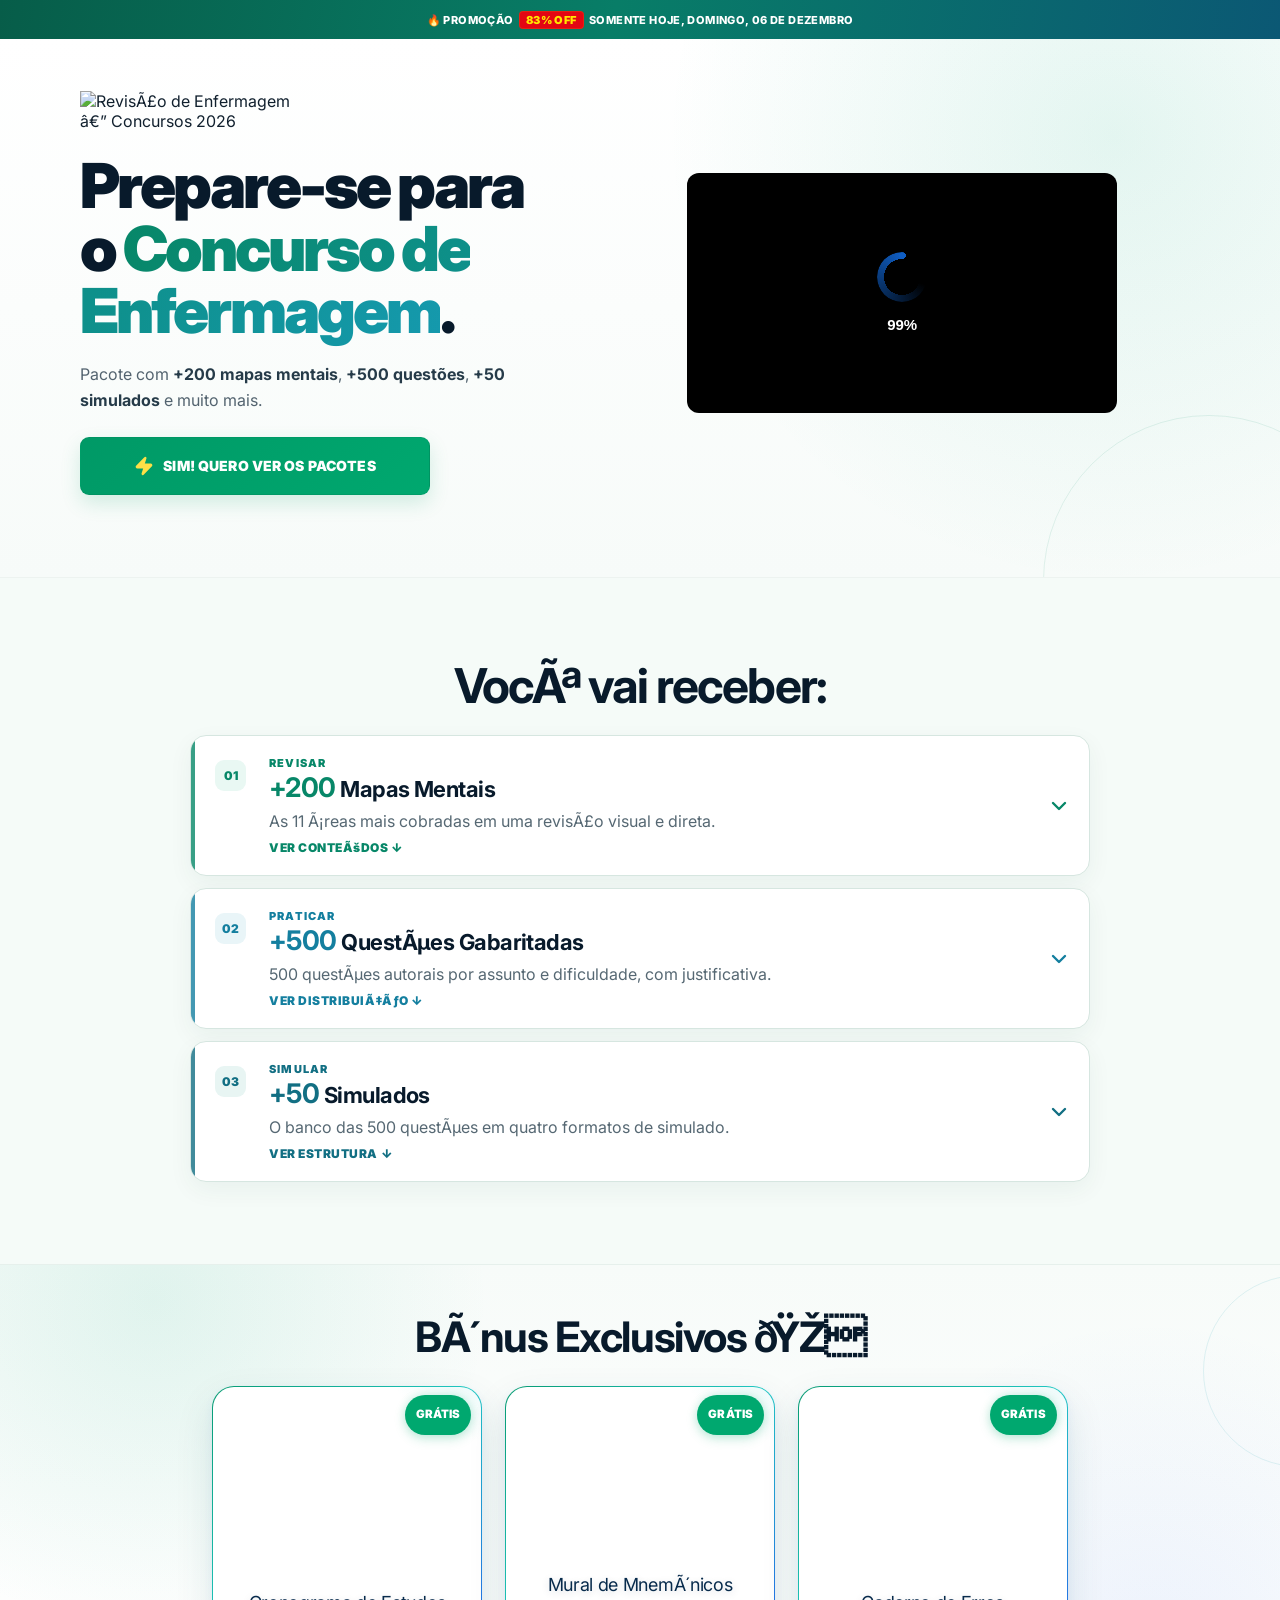
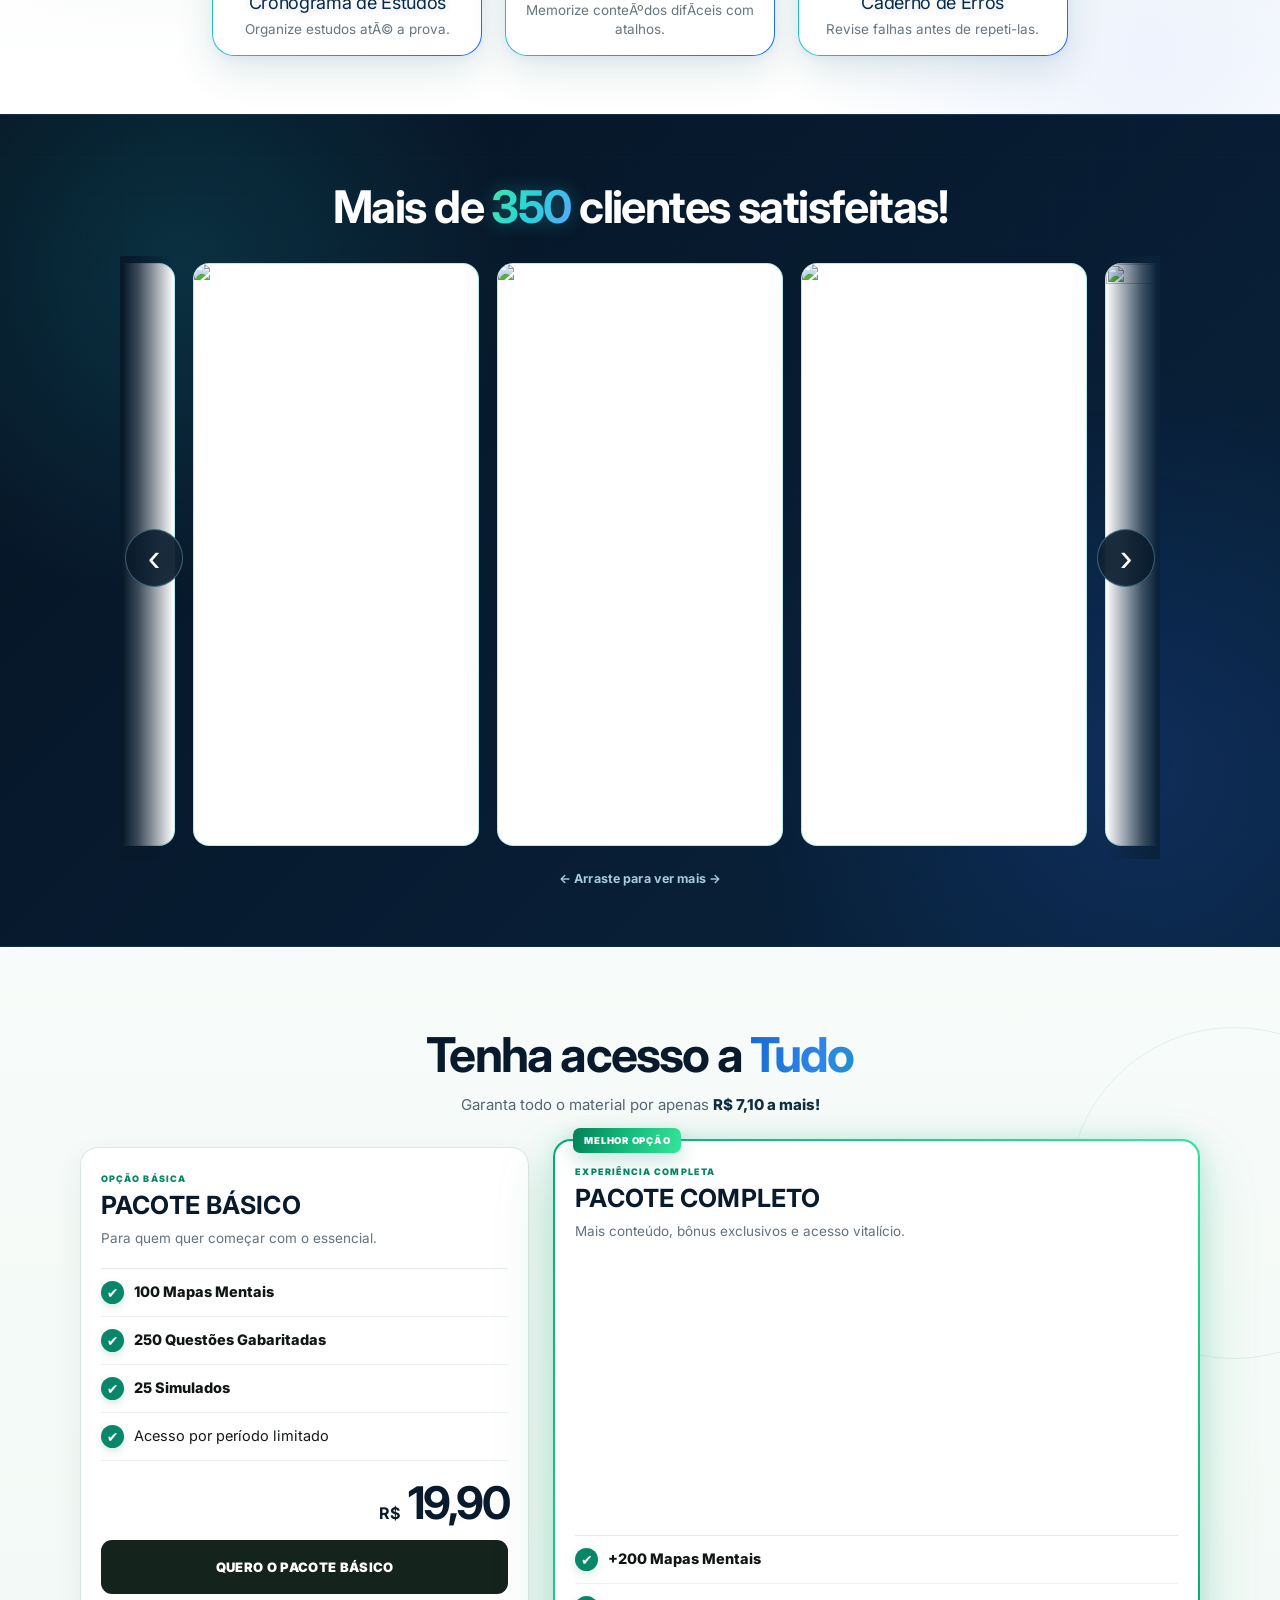
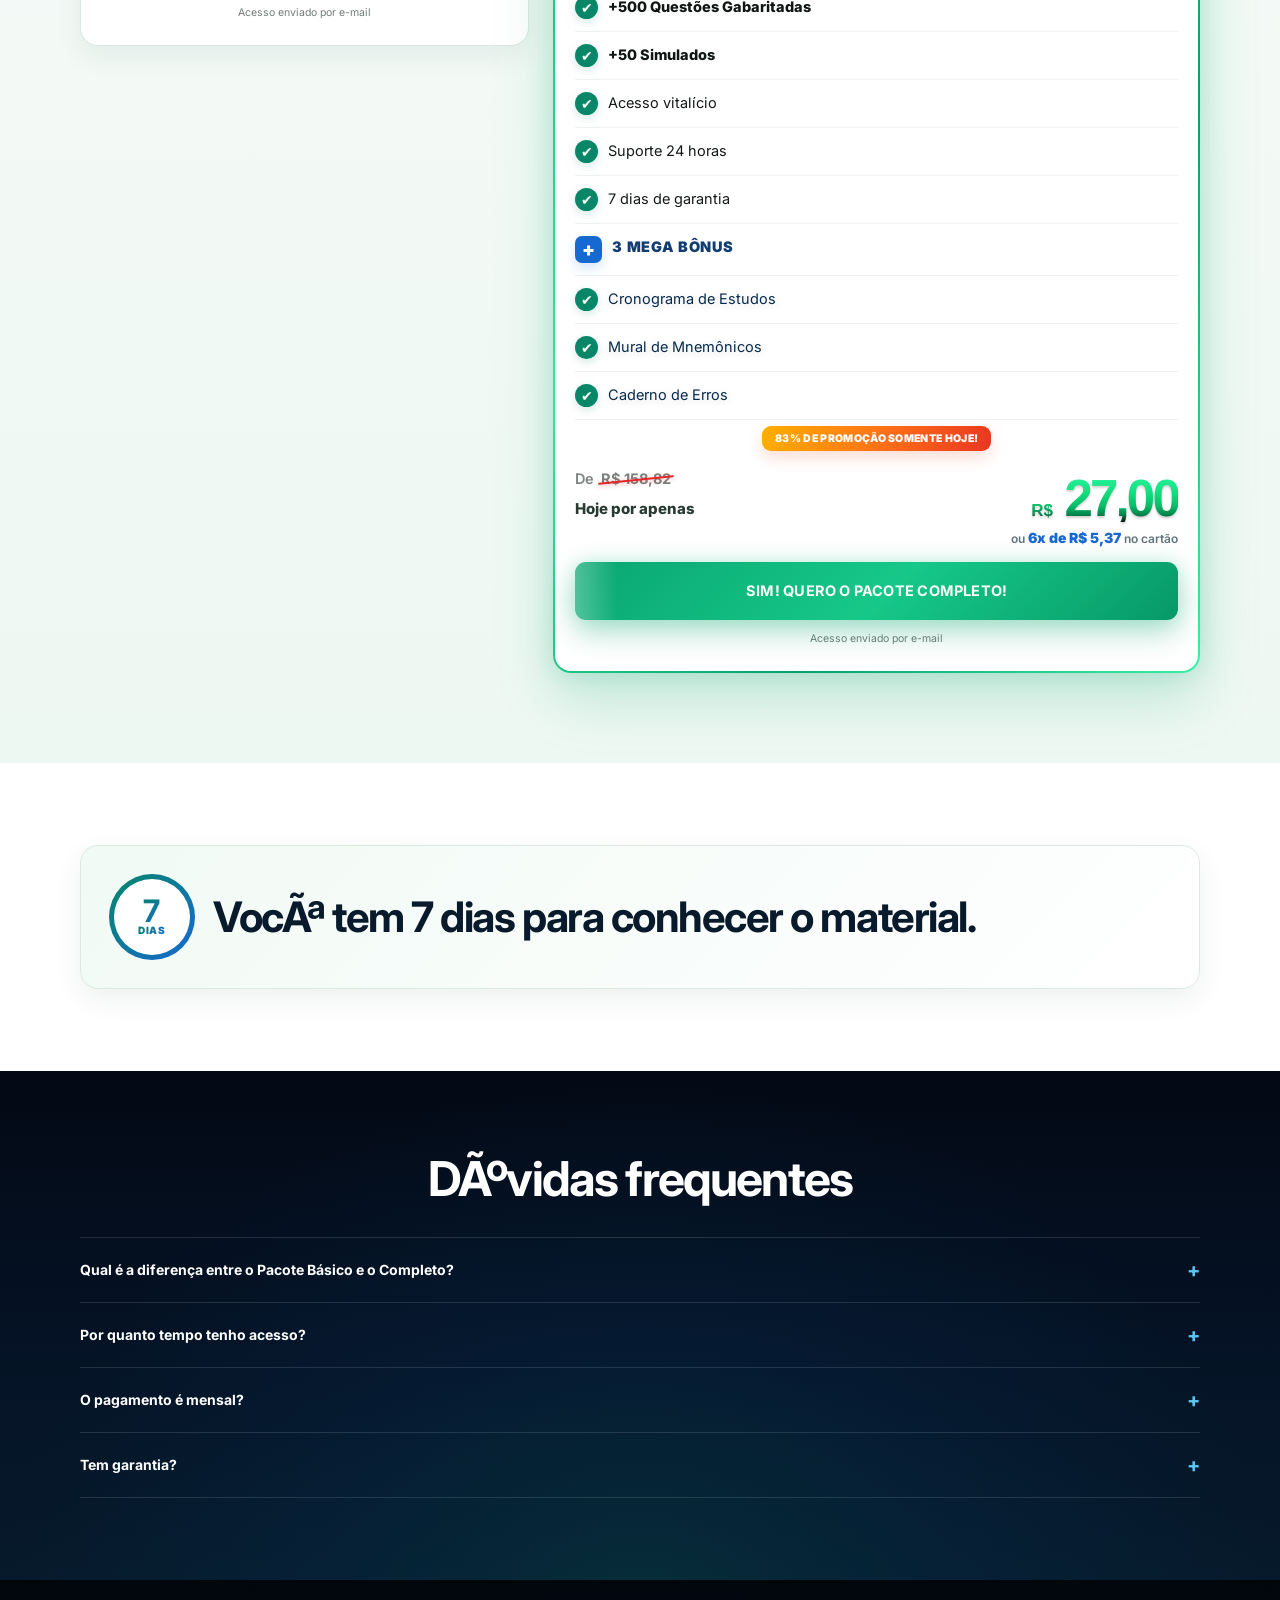
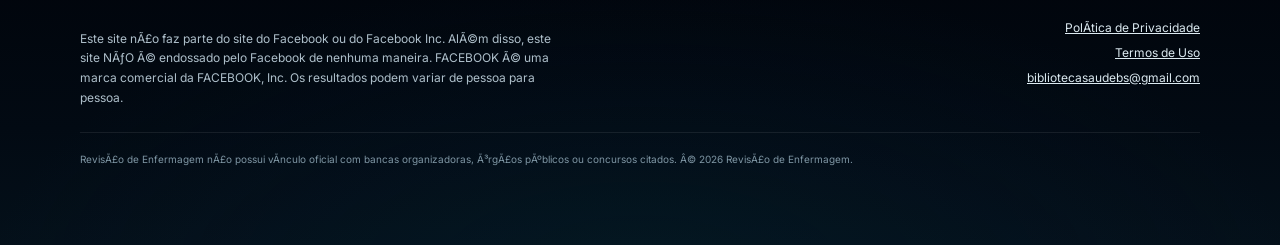
==== commit 7a4f0e14: "Fix initial HTML offers, bonuses and FAQ while preserving all tracking scripts" ====
--- a/index.html
+++ b/index.html
@@ -50,6 +50,76 @@
     @media(max-width:560px){#avaliacoes .review-shot{flex-basis:min(78vw,294px);width:min(78vw,294px);border-radius:15px}}
     @media(max-width:390px){#avaliacoes .review-shot{flex-basis:min(80vw,286px);width:min(80vw,286px)}}
   </style>
+  <style id="pricing-refresh-style">
+        @keyframes pricing-title-shift{0%{background-position:0% 50%}50%{background-position:100% 50%}100%{background-position:0% 50%}}
+        @keyframes pricing-cta-shine{0%,58%{transform:translateX(-155%) skewX(-18deg)}82%,100%{transform:translateX(430%) skewX(-18deg)}}
+        .bonus-copy h3{color:#082b4c;font-weight:400;text-shadow:0 2px 9px rgba(8,43,76,.16)}
+        #ofertas .pricing-heading-simple{max-width:680px;margin-bottom:30px}
+        #ofertas .pricing-heading-simple h2{margin-inline:auto}
+        #ofertas .pricing-heading-simple>p{margin:12px auto 0;color:#556772;font-size:15px;line-height:1.55}
+        #ofertas .pricing-heading-simple>p strong{color:#122f3e;font-weight:800}
+        #ofertas .pricing-title-gradient{display:inline-block;color:transparent;background:linear-gradient(105deg,#1769d2 0%,#2f86e7 30%,#1599ad 58%,#10ae83 100%);background-size:220% 220%;background-clip:text;-webkit-background-clip:text;animation:pricing-title-shift 4.5s ease-in-out infinite}
+        #ofertas .price-card{padding:25px 20px}
+        #ofertas .plan-head h3{font-size:25px;letter-spacing:.005em}
+        #ofertas .plan-head p:last-child{margin-top:8px;font-size:13.5px;line-height:1.55}
+        #ofertas .pricing-feature-list{margin-top:20px;border-top:1px solid #e5ece8}
+        #ofertas .pricing-feature-list li{position:relative;display:flex;align-items:flex-start;gap:10px;padding:12px 0;border-bottom:1px solid #edf2ef;color:#151a18;font-size:14.5px;line-height:1.45}
+        #ofertas .pricing-feature-list li::before{display:none!important;content:none!important}
+        #ofertas .feature-check{flex:0 0 23px;width:23px;height:23px;margin-top:0;display:grid;place-items:center;border-radius:50%;background:#078768;color:#fff;font-size:14px;font-weight:900;line-height:1;box-shadow:0 3px 8px rgba(7,135,104,.18)}
+        #ofertas .feature-text{min-width:0;display:block;color:#151a18}
+        #ofertas .feature-text strong{color:#111614;font-weight:800}
+        #ofertas .bonus-divider{align-items:center;padding-top:16px;padding-bottom:10px;border-bottom:0;color:#0a6f53;font-size:12.5px;font-weight:900;letter-spacing:.045em;text-transform:uppercase}
+        #ofertas .bonus-divider .bonus-plus{flex:0 0 27px;width:27px;height:27px;display:grid;place-items:center;border-radius:7px;background:#1769d2;color:#fff;font-size:19px;font-weight:900;line-height:1;box-shadow:0 5px 12px rgba(23,105,210,.18)}
+        #ofertas .bonus-divider .feature-text{color:#123d72}
+        #ofertas .bonus-item-name .feature-text{color:#082b4c;font-weight:400;text-shadow:0 2px 9px rgba(8,43,76,.16)}
+        #ofertas .price-row{padding:22px 0 16px}
+        #ofertas .price-row>div{display:flex;align-items:flex-end;justify-content:flex-end}
+        #ofertas .price-row strong{white-space:nowrap}
+        #ofertas .price-row strong small{font-size:16px;letter-spacing:0}
+        #ofertas .price-card.complete{border:2px solid transparent;background:linear-gradient(#fff,#fff) padding-box,linear-gradient(125deg,#05a96f 0%,#2fe99a 42%,#079f6b 72%,#39f0a7 100%) border-box;box-shadow:0 24px 58px rgba(6,164,103,.22),0 0 24px rgba(16,174,131,.18)}
+        #ofertas .value-badge{background:linear-gradient(105deg,#057f59 0%,#11b679 45%,#35e598 100%);box-shadow:0 8px 20px rgba(8,135,104,.22);font-size:9.5px}
+        #ofertas .complete-discount-badge{display:table;margin:13px auto 3px;padding:6px 13px;border:0;border-radius:9px;text-align:center;color:#fff;background:linear-gradient(105deg,#ffb000 0%,#ff7417 50%,#e93621 100%);box-shadow:0 7px 15px rgba(224,74,25,.18);font-size:10.5px;font-weight:900;letter-spacing:.03em;transform:translateY(-7px)}
+        #ofertas .complete-offer-price{margin:0 0 16px;padding:0;border:0;border-radius:0;background:transparent}
+        #ofertas .complete-old-price{margin-bottom:-1px;color:#7d8581;font-size:14.5px;font-weight:600;line-height:1.05}
+        #ofertas .complete-old-price span{position:relative;display:inline-block;margin-left:3px;color:#7b817e;font-weight:700}
+        #ofertas .complete-old-price span::after{content:"";position:absolute;left:-3px;right:-3px;top:52%;height:2px;border-radius:999px;background:#e22929;box-shadow:0 1px 5px rgba(226,41,41,.45);transform:rotate(-6deg);transform-origin:center}
+        #ofertas .complete-now-row{display:flex;align-items:flex-end;justify-content:space-between;gap:10px;margin-top:0}
+        #ofertas .complete-now-label{padding-bottom:4px;color:#273b32;font-size:15px;font-weight:800;line-height:1.15}
+        #ofertas .complete-now-price{white-space:nowrap;color:transparent;background:linear-gradient(180deg,#27f39a 0%,#12dc7d 38%,#08bd69 65%,#07844d 84%,#111713 100%);background-clip:text;-webkit-background-clip:text;font-family:"Arial Black","Trebuchet MS",Arial,sans-serif;font-size:51px;font-weight:900;line-height:.9;letter-spacing:-.055em;font-variant-numeric:tabular-nums;filter:drop-shadow(0 2px 1px rgba(0,0,0,.18))}
+        #ofertas .complete-now-price small{font-family:inherit;font-size:17px;font-weight:900;letter-spacing:0}
+        #ofertas .complete-installment{margin-top:7px;text-align:right;color:#60737f;font-size:12px;font-weight:600}
+        #ofertas .complete-installment strong{color:#1769d2;font-size:14px;font-weight:900}
+        #ofertas .complete .cta-primary{position:relative;overflow:hidden;isolation:isolate;min-height:58px;background:linear-gradient(135deg,#0aa672 0%,#16c889 52%,#079968 100%);box-shadow:0 12px 30px rgba(8,157,105,.33),0 0 20px rgba(22,200,137,.18);font-size:14.5px;font-weight:700;letter-spacing:.015em}
+        #ofertas .complete .cta-primary::before{content:"";position:absolute;z-index:-1;top:-55%;left:-20%;width:27%;height:210%;background:linear-gradient(90deg,transparent,rgba(255,255,255,.55),transparent);filter:blur(1px);animation:pricing-cta-shine 3.2s ease-in-out infinite}
+        #ofertas .basic .cta-secondary{min-height:54px}
+        #ofertas .access-note{margin-top:11px;font-size:10.5px;color:#6f7c76}
+        @media(max-width:719px){
+          #ofertas .pricing-heading-simple{margin-bottom:23px}
+          #ofertas .pricing-heading-simple h2{font-size:32px}
+          #ofertas .pricing-heading-simple>p{font-size:14.5px}
+          #ofertas .price-card{padding:23px 18px}
+          #ofertas .pricing-feature-list li{font-size:15px;padding:12px 0}
+          #ofertas .feature-check{flex-basis:24px;width:24px;height:24px;font-size:15px}
+          #ofertas .price-row strong{font-size:45px}
+          #ofertas .complete-discount-badge{margin-top:11px;padding:6px 11px;font-size:10.5px}
+          #ofertas .complete-offer-price{padding:0}
+          #ofertas .complete-old-price{font-size:15.5px;transform:translateY(15px)}
+          #ofertas .complete-now-label{font-size:15px}
+          #ofertas .complete-now-price{font-size:47px;filter:drop-shadow(0 2px 2px rgba(0,0,0,.14))}
+          #ofertas .complete-installment{font-size:12px}
+          #ofertas .complete-installment strong{font-size:13.5px}
+          #ofertas .complete .cta-primary{font-size:15px;min-height:60px;padding-inline:14px}
+        }
+        @media(max-width:390px){
+          #ofertas .complete-now-row{gap:7px}
+          #ofertas .complete-now-label{font-size:14.5px}
+          #ofertas .complete-now-price{font-size:43px}
+        }
+        @media(prefers-reduced-motion:reduce){
+          #ofertas .pricing-title-gradient{animation:none;background-position:50% 50%}
+          #ofertas .complete .cta-primary::before{animation:none;display:none}
+        }
+        </style>
   <title>Revisão de Enfermagem | Concursos 2026</title>
 </head>
 <body>
@@ -112,9 +182,109 @@
         </div>
       </div>
     </section>
-    <section class="section pricing" id="ofertas" aria-labelledby="pricing-title"><div class="container"><div class="section-heading center"><p class="eyebrow">ESCOLHA O NÍVEL DE ACESSO</p><h2 id="pricing-title">Comece com o essencial ou leve o pacote completo.</h2><p>inserir valor aqui</p></div><div class="price-grid"><article class="price-card basic"><div class="plan-head"><p class="plan-kicker">OPÇÃO ESSENCIAL</p><h3>Pacote Básico</h3><p>inserir valor aqui</p></div><div class="plan-visual" aria-hidden="true"><div class="mini-pack"><div class="mini-book">inserir valor aqui</div><div class="mini-book">inserir valor aqui</div><div class="mini-book">inserir valor aqui</div></div></div><ul class="feature-list"><li>inserir valor aqui</li><li>inserir valor aqui</li><li>inserir valor aqui</li><li>inserir valor aqui</li><li>inserir valor aqui</li></ul><div class="price-row"><div><span>Pagamento único</span><strong>inserir valor aqui</strong></div></div><a class="cta cta-secondary" href="#" data-checkout="basico">QUERO O PACOTE BÁSICO</a><p class="access-note">Acesso digital • sem mensalidade</p></article><article class="price-card complete"><span class="value-badge">MELHOR ESCOLHA</span><div class="plan-head"><p class="plan-kicker">EXPERIÊNCIA COMPLETA</p><h3>Pacote Completo</h3><p>inserir valor aqui</p></div><div class="plan-visual" aria-hidden="true"><div class="mini-pack"><div class="mini-book">inserir valor aqui</div><div class="mini-book">inserir valor aqui</div><div class="mini-book">inserir valor aqui</div></div></div><ul class="feature-list"><li>inserir valor aqui</li><li>07 dias de garantia</li><li>Suporte 24 horas</li><li>inserir valor aqui</li><li>inserir valor aqui</li><li>inserir valor aqui</li><li>inserir valor aqui</li><li>inserir valor aqui</li></ul><div class="bonus-panel"><div class="bonus-title"><span>+</span><h4>BÔNUS EXCLUSIVOS DO PACOTE COMPLETO</h4></div><div class="bonus-list"><div class="bonus-item"><strong>inserir valor aqui</strong><p>inserir valor aqui</p></div><div class="bonus-item"><strong>inserir valor aqui</strong><p>inserir valor aqui</p></div><div class="bonus-item"><strong>inserir valor aqui</strong><p>inserir valor aqui</p></div><div class="bonus-item"><strong>inserir valor aqui</strong><p>inserir valor aqui</p></div><div class="bonus-item"><strong>inserir valor aqui</strong><p>inserir valor aqui</p></div></div></div><div class="compare-note">inserir valor aqui</div><div class="price-row"><div><span>Pagamento único</span><strong>inserir valor aqui</strong></div></div><a class="cta cta-primary" href="#" data-checkout="completo">QUERO O PACOTE COMPLETO</a><p class="access-note">Garantia de 7 dias • suporte 24 horas</p></article></div></div></section>
+    <section class="section bonuses" id="bonus-exclusivos" aria-labelledby="bonus-title">
+      <div class="container">
+        <div class="bonus-heading">
+          <h2 id="bonus-title">Bônus Exclusivos 🎁</h2>
+        </div>
+
+        <div class="bonus-strip" aria-label="Bônus exclusivos do pacote completo">
+          <article class="bonus-card">
+            <div class="bonus-visual" data-bonus-image="cronograma" aria-label="Espaço reservado para a imagem do Cronograma de Estudos"></div>
+            <div class="bonus-copy">
+              <h3>Cronograma de Estudos</h3>
+              <p>Organize estudos até a prova.</p>
+            </div>
+          </article>
+
+          <article class="bonus-card">
+            <div class="bonus-visual" data-bonus-image="mnemonicos" aria-label="Espaço reservado para a imagem do Mural de Mnemônicos"></div>
+            <div class="bonus-copy">
+              <h3>Mural de Mnemônicos</h3>
+              <p>Memorize conteúdos difíceis com atalhos.</p>
+            </div>
+          </article>
+
+          <article class="bonus-card">
+            <div class="bonus-visual" data-bonus-image="caderno-erros" aria-label="Espaço reservado para a imagem do Caderno de Erros"></div>
+            <div class="bonus-copy">
+              <h3>Caderno de Erros</h3>
+              <p>Revise falhas antes de repeti-las.</p>
+            </div>
+          </article>
+        </div>
+      </div>
+    </section>
+    <section class="section pricing" id="ofertas" aria-labelledby="pricing-title">
+      <div class="container">
+        <div class="section-heading center pricing-heading-simple">
+          <h2 id="pricing-title">Tenha acesso a <span class="pricing-title-gradient">Tudo</span></h2>
+          <p>Garanta todo o material por apenas <strong>R$ 7,10 a mais!</strong></p>
+        </div>
+
+        <div class="price-grid">
+          <article class="price-card basic">
+            <div class="plan-head">
+              <p class="plan-kicker">OPÇÃO BÁSICA</p>
+              <h3>PACOTE BÁSICO</h3>
+              <p>Para quem quer começar com o essencial.</p>
+            </div>
+
+            <ul class="feature-list pricing-feature-list">
+              <li><span class="feature-check" aria-hidden="true">✔</span><span class="feature-text"><strong>100 Mapas Mentais</strong></span></li>
+              <li><span class="feature-check" aria-hidden="true">✔</span><span class="feature-text"><strong>250 Questões Gabaritadas</strong></span></li>
+              <li><span class="feature-check" aria-hidden="true">✔</span><span class="feature-text"><strong>25 Simulados</strong></span></li>
+              <li><span class="feature-check" aria-hidden="true">✔</span><span class="feature-text">Acesso por período limitado</span></li>
+            </ul>
+
+            <div class="price-row"><div><strong><small>R$</small> 19,90</strong></div></div>
+            <a class="cta cta-secondary" href="https://pay.wiapy.com/EjGcghAid3lO" data-checkout="basico">QUERO O PACOTE BÁSICO</a>
+            <p class="access-note">Acesso enviado por e-mail</p>
+          </article>
+
+          <article class="price-card complete">
+            <span class="value-badge">MELHOR OPÇÃO</span>
+            <div class="plan-head">
+              <p class="plan-kicker">EXPERIÊNCIA COMPLETA</p>
+              <h3>PACOTE COMPLETO</h3>
+              <p>Mais conteúdo, bônus exclusivos e acesso vitalício.</p>
+            </div>
+
+            <ul class="feature-list pricing-feature-list pricing-feature-list--complete">
+              <li><span class="feature-check" aria-hidden="true">✔</span><span class="feature-text"><strong>+200 Mapas Mentais</strong></span></li>
+              <li><span class="feature-check" aria-hidden="true">✔</span><span class="feature-text"><strong>+500 Questões Gabaritadas</strong></span></li>
+              <li><span class="feature-check" aria-hidden="true">✔</span><span class="feature-text"><strong>+50 Simulados</strong></span></li>
+              <li><span class="feature-check" aria-hidden="true">✔</span><span class="feature-text">Acesso vitalício</span></li>
+              <li><span class="feature-check" aria-hidden="true">✔</span><span class="feature-text">Suporte 24 horas</span></li>
+              <li><span class="feature-check" aria-hidden="true">✔</span><span class="feature-text">7 dias de garantia</span></li>
+              <li class="bonus-divider"><span class="bonus-plus" aria-hidden="true">+</span><span class="feature-text">3 MEGA BÔNUS</span></li>
+              <li class="bonus-item-name"><span class="feature-check" aria-hidden="true">✔</span><span class="feature-text">Cronograma de Estudos</span></li>
+              <li class="bonus-item-name"><span class="feature-check" aria-hidden="true">✔</span><span class="feature-text">Mural de Mnemônicos</span></li>
+              <li class="bonus-item-name"><span class="feature-check" aria-hidden="true">✔</span><span class="feature-text">Caderno de Erros</span></li>
+            </ul>
+
+            <div class="complete-discount-badge">83% DE PROMOÇÃO SOMENTE HOJE!</div>
+            <div class="complete-offer-price">
+              <div class="complete-old-price">De <span>R$ 158,82</span></div>
+              <div class="complete-now-row">
+                <span class="complete-now-label">Hoje por apenas</span>
+                <strong class="complete-now-price"><small>R$</small> 27,00</strong>
+              </div>
+              <div class="complete-installment">ou <strong>6x de R$ 5,37</strong> no cartão</div>
+            </div>
+
+            <a class="cta cta-primary" href="https://pay.wiapy.com/NGRHeQfp1_WI" data-checkout="completo">SIM! QUERO O PACOTE COMPLETO!</a>
+            <p class="access-note">Acesso enviado por e-mail</p>
+          </article>
+        </div>
+      </div>
+    </section>
     <section class="section guarantee" aria-labelledby="guarantee-title"><div class="container"><div class="guarantee-card"><div class="guarantee-seal" aria-hidden="true"><strong>7</strong><span>DIAS</span></div><div><h2 id="guarantee-title">Você tem 7 dias para conhecer o material.</h2></div></div></div></section>
-    <section class="section faq" aria-labelledby="faq-title"><div class="container"><div class="section-heading center"><h2 id="faq-title">Dúvidas frequentes</h2></div><div class="faq-list"><details><summary>Qual é a diferença entre o Pacote Básico e o Completo?<span>+</span></summary><p>inserir valor aqui</p></details><details><summary>Por quanto tempo tenho acesso?<span>+</span></summary><p>inserir valor aqui</p></details><details><summary>inserir valor aqui<span>+</span></summary><p>inserir valor aqui</p></details><details><summary>Tem garantia?<span>+</span></summary><p>O Pacote Completo possui garantia de 7 dias, conforme as condições exibidas no checkout.</p></details></div></div></section>
+    <section class="section faq" aria-labelledby="faq-title"><div class="container"><div class="section-heading center"><h2 id="faq-title">Dúvidas frequentes</h2></div><div class="faq-list">
+      <details><summary>Qual é a diferença entre o Pacote Básico e o Completo?<span>+</span></summary><p>O Básico inclui 100 mapas mentais, 250 questões gabaritadas e 25 simulados, com acesso por período limitado. O Completo inclui +200 mapas mentais, +500 questões gabaritadas, +50 simulados, 3 bônus exclusivos, acesso vitalício, suporte 24h e garantia de 7 dias.</p></details>
+      <details><summary>Por quanto tempo tenho acesso?<span>+</span></summary><p>O Pacote Básico possui acesso por período limitado. O Pacote Completo possui acesso vitalício ao material.</p></details>
+      <details><summary>O pagamento é mensal?<span>+</span></summary><p>Não. Os dois pacotes são de pagamento único, sem mensalidade.</p></details>
+      <details><summary>Tem garantia?<span>+</span></summary><p>Sim. O Pacote Completo possui garantia de 7 dias, conforme as condições exibidas no checkout.</p></details></div></div></section>
   </main>
   <footer class="site-footer"><div class="container"><div class="footer-grid"><div><p>Este site não faz parte do site do Facebook ou do Facebook Inc. Além disso, este site NÃO é endossado pelo Facebook de nenhuma maneira. FACEBOOK é uma marca comercial da FACEBOOK, Inc. Os resultados podem variar de pessoa para pessoa.</p></div><div class="footer-links"><a href="/privacidade">Política de Privacidade</a><a href="/termos">Termos de Uso</a></div></div><div class="footer-note">Revisão de Enfermagem não possui vínculo oficial com bancas organizadoras, órgãos públicos ou concursos citados. © 2026 Revisão de Enfermagem.</div></div></footer>
   <script>
